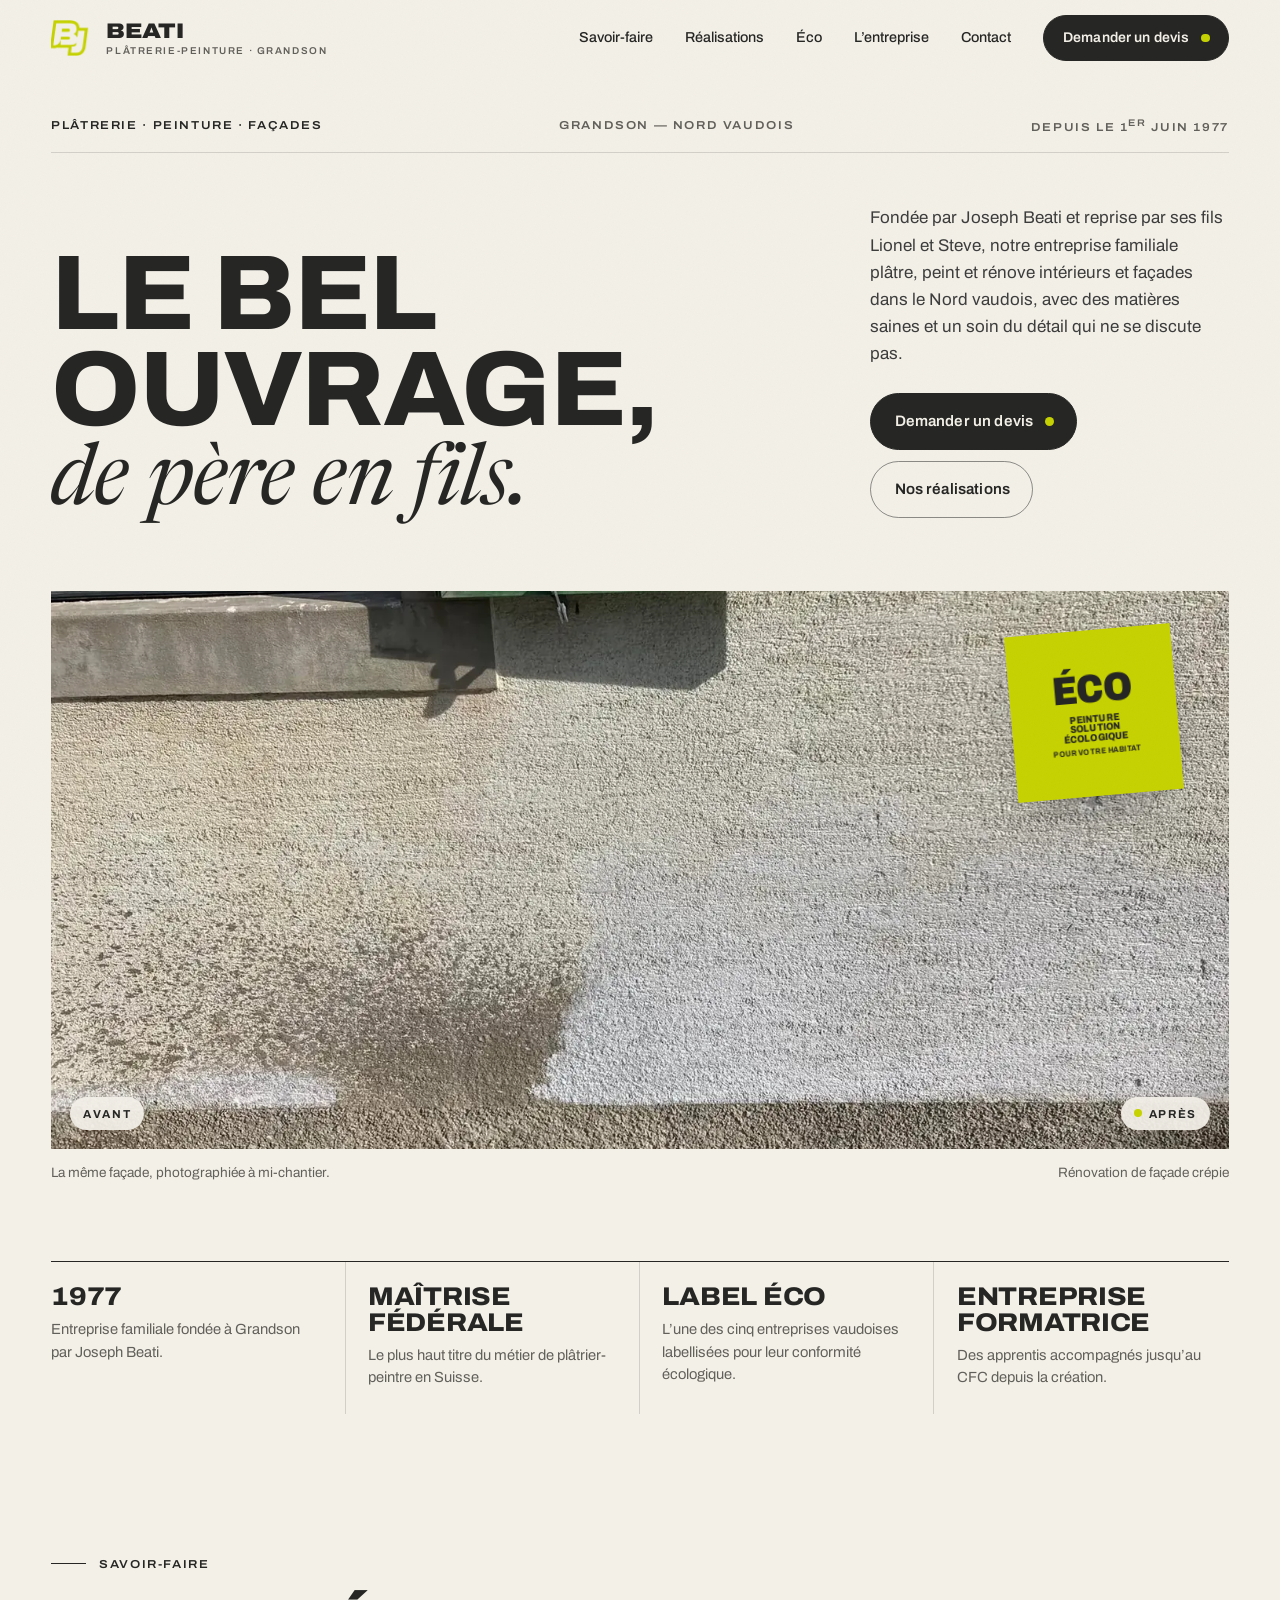
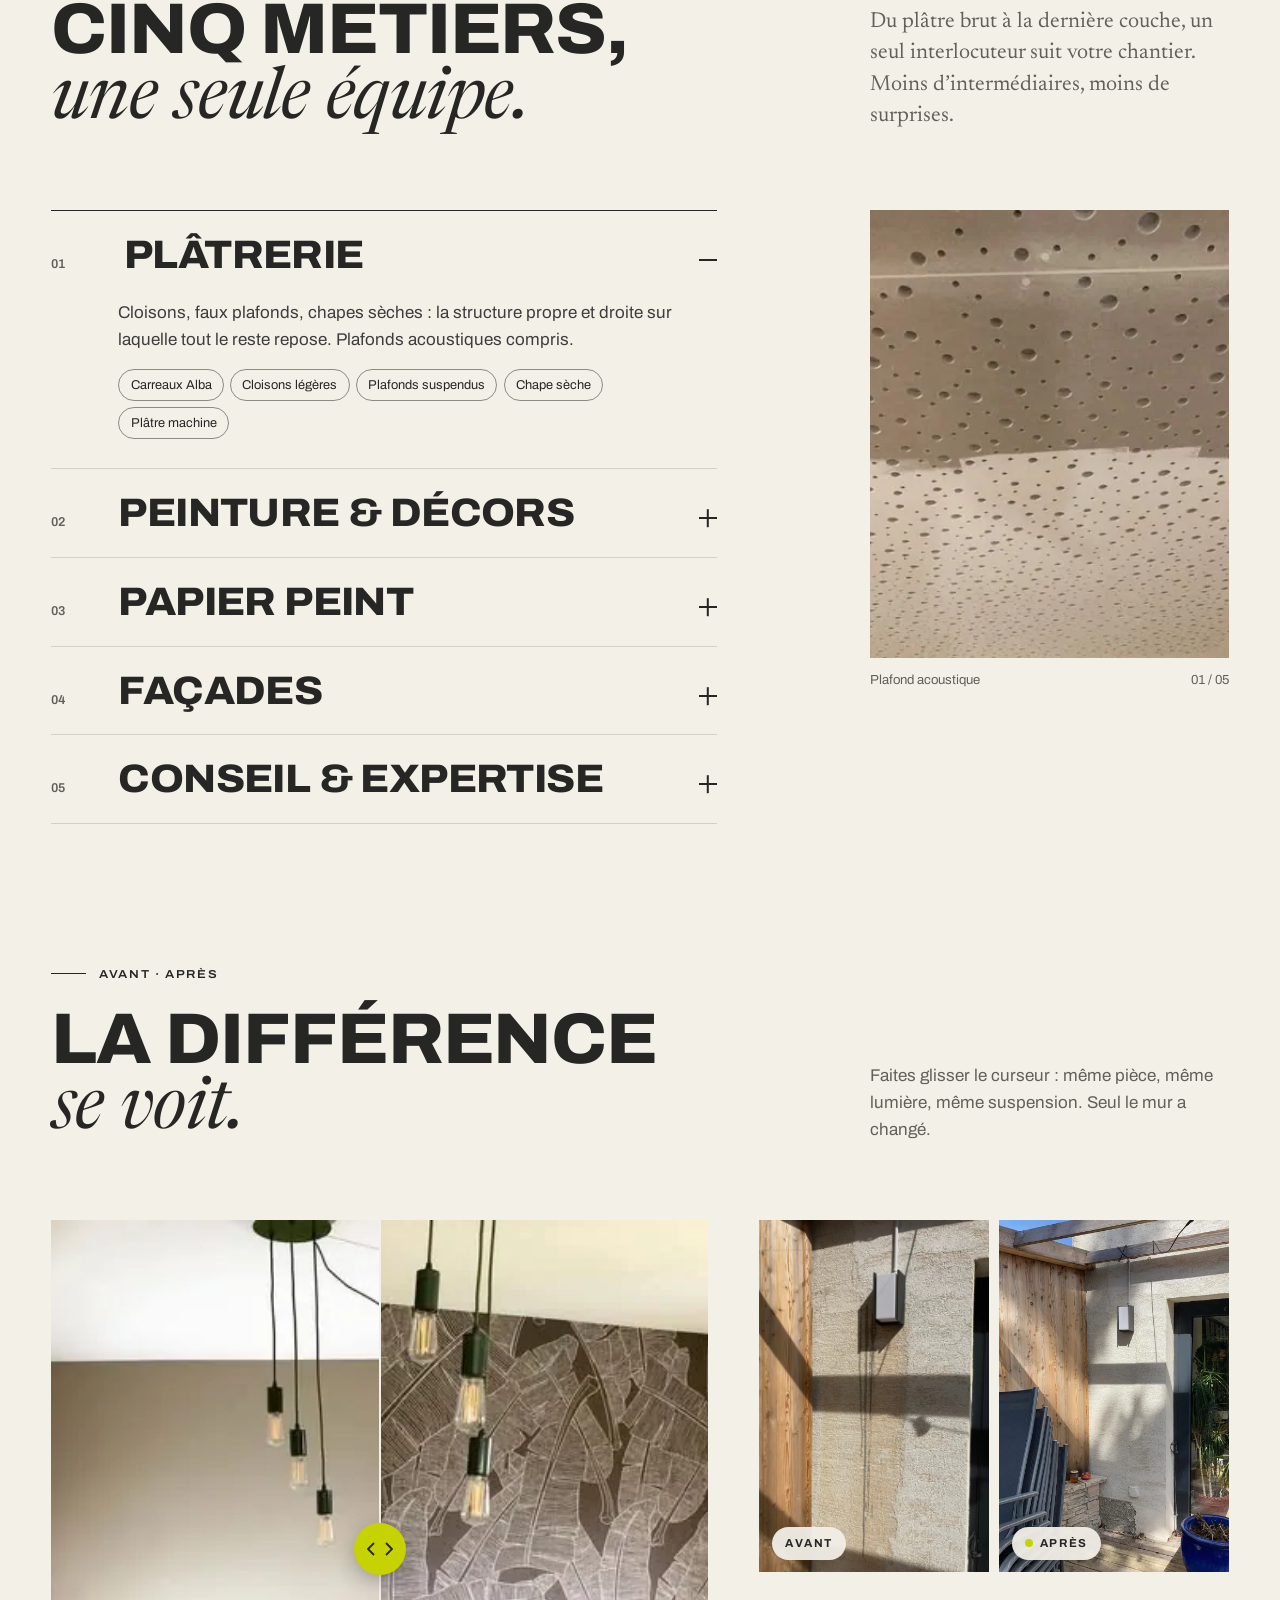
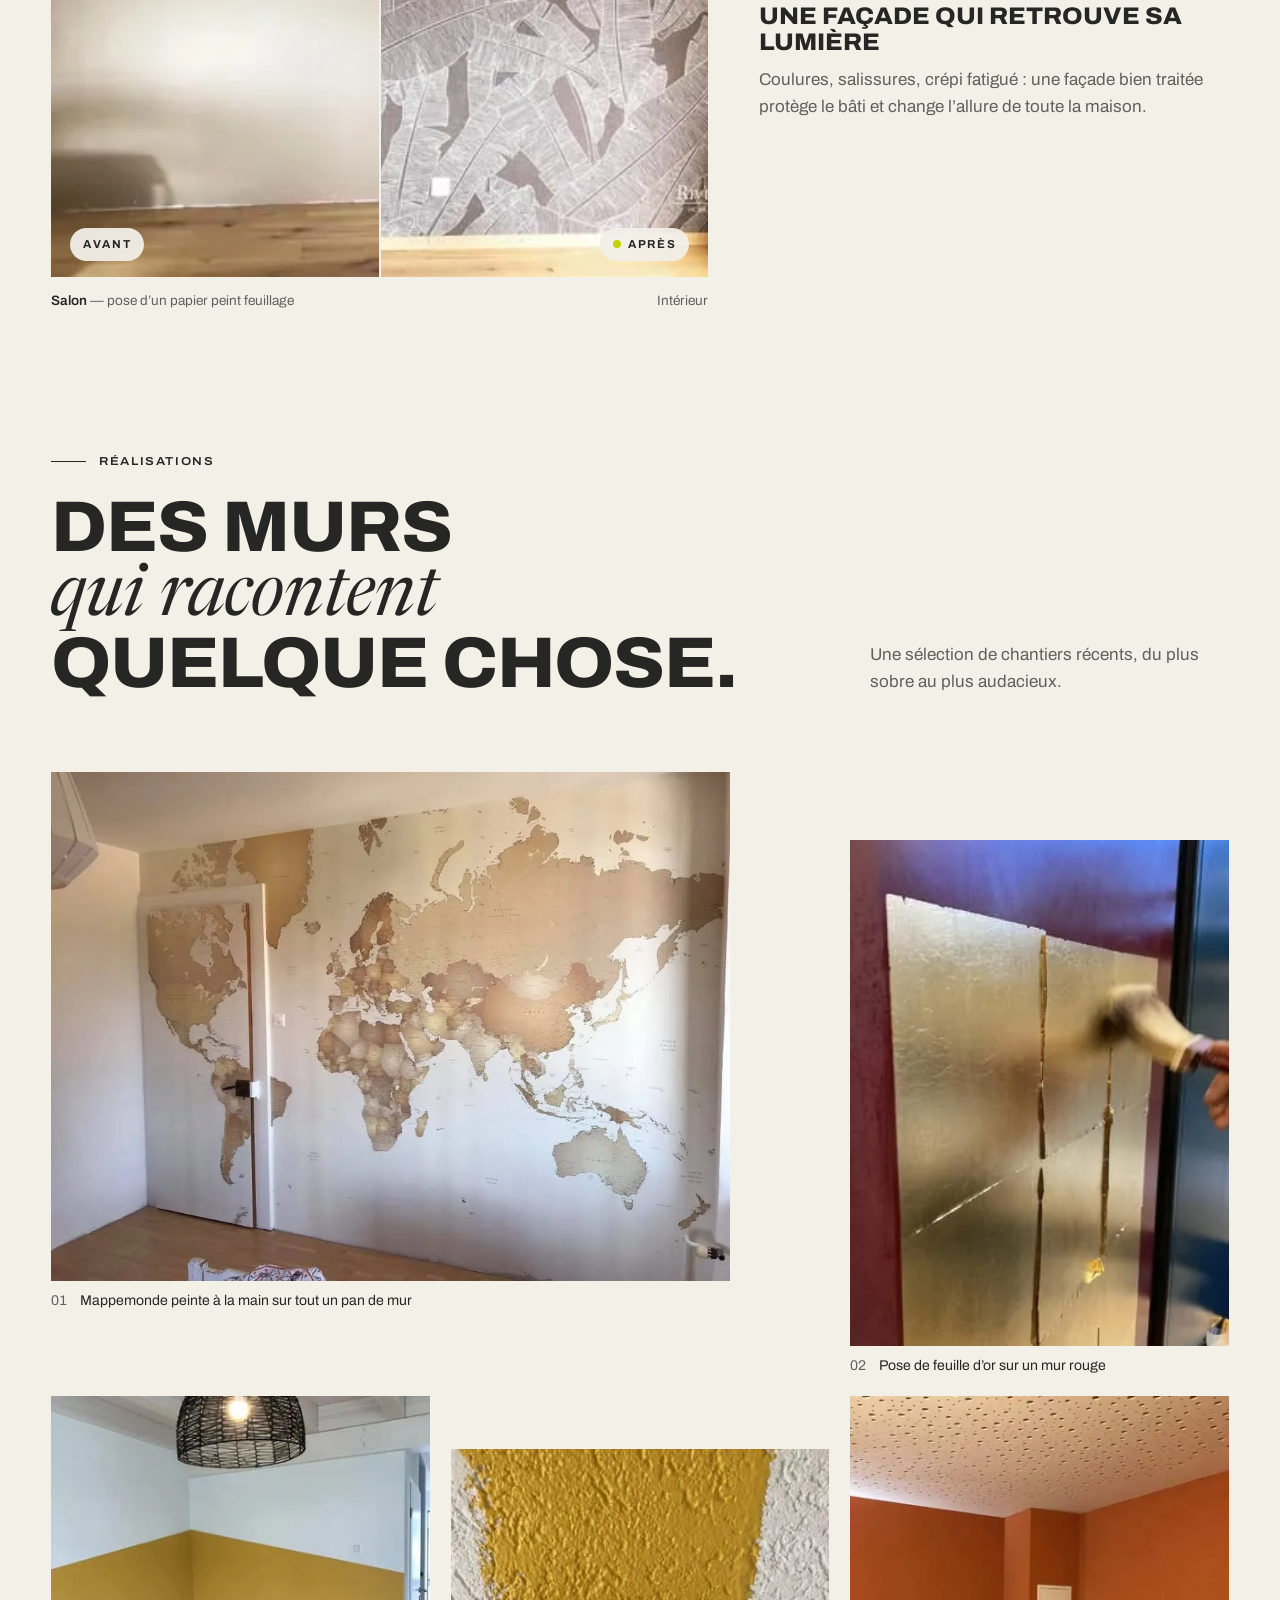
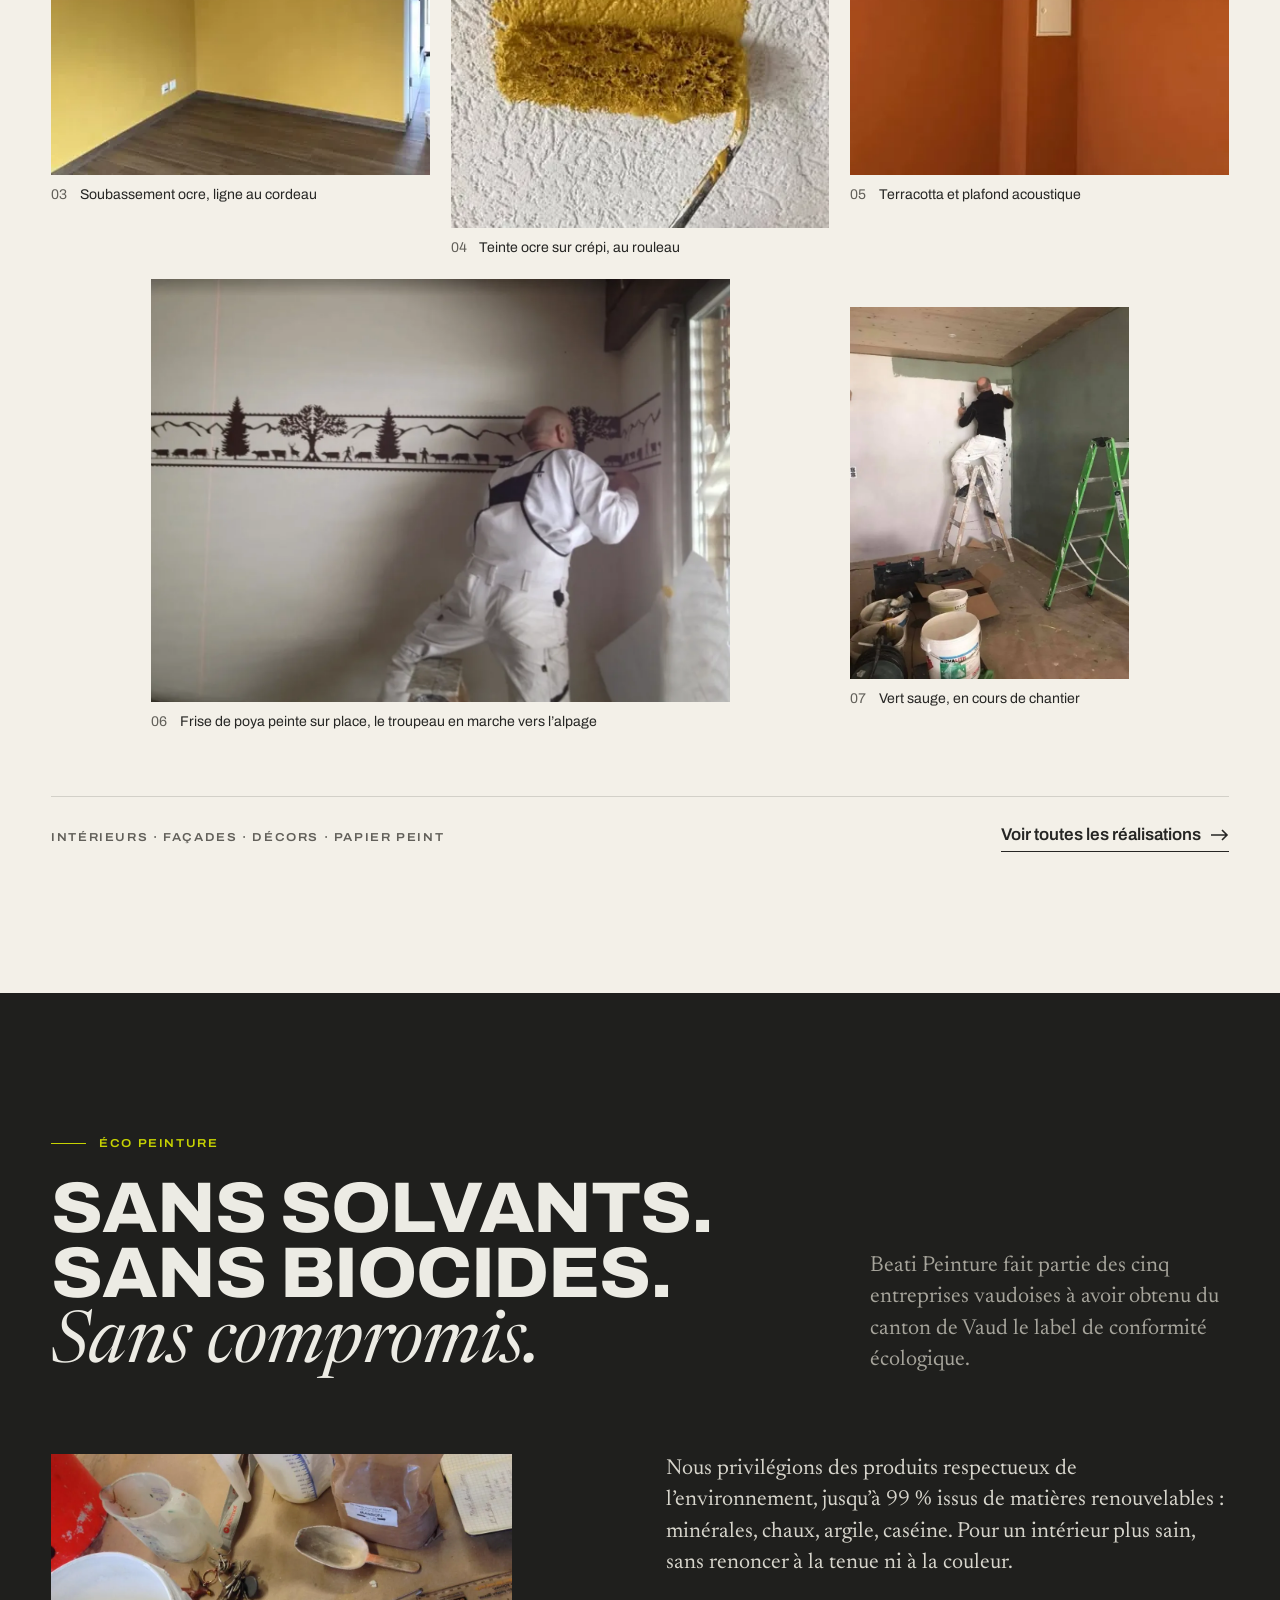
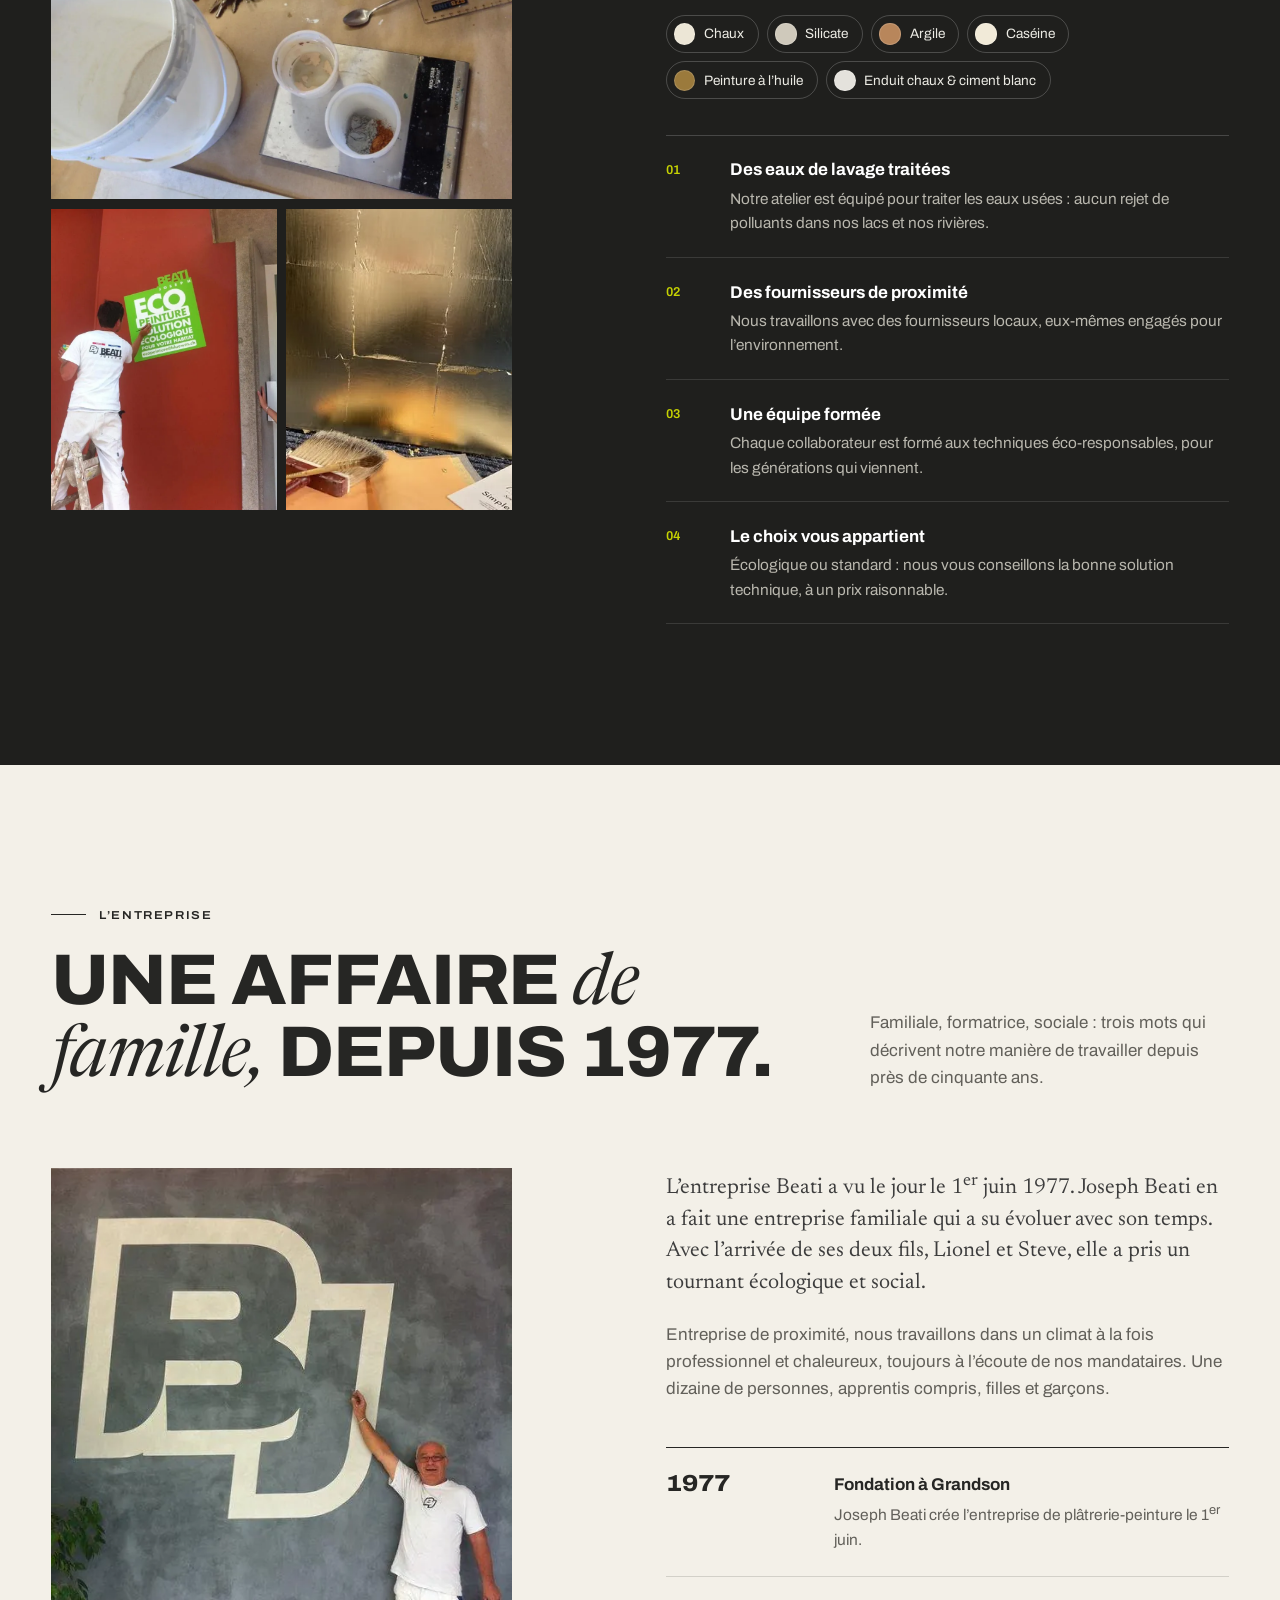
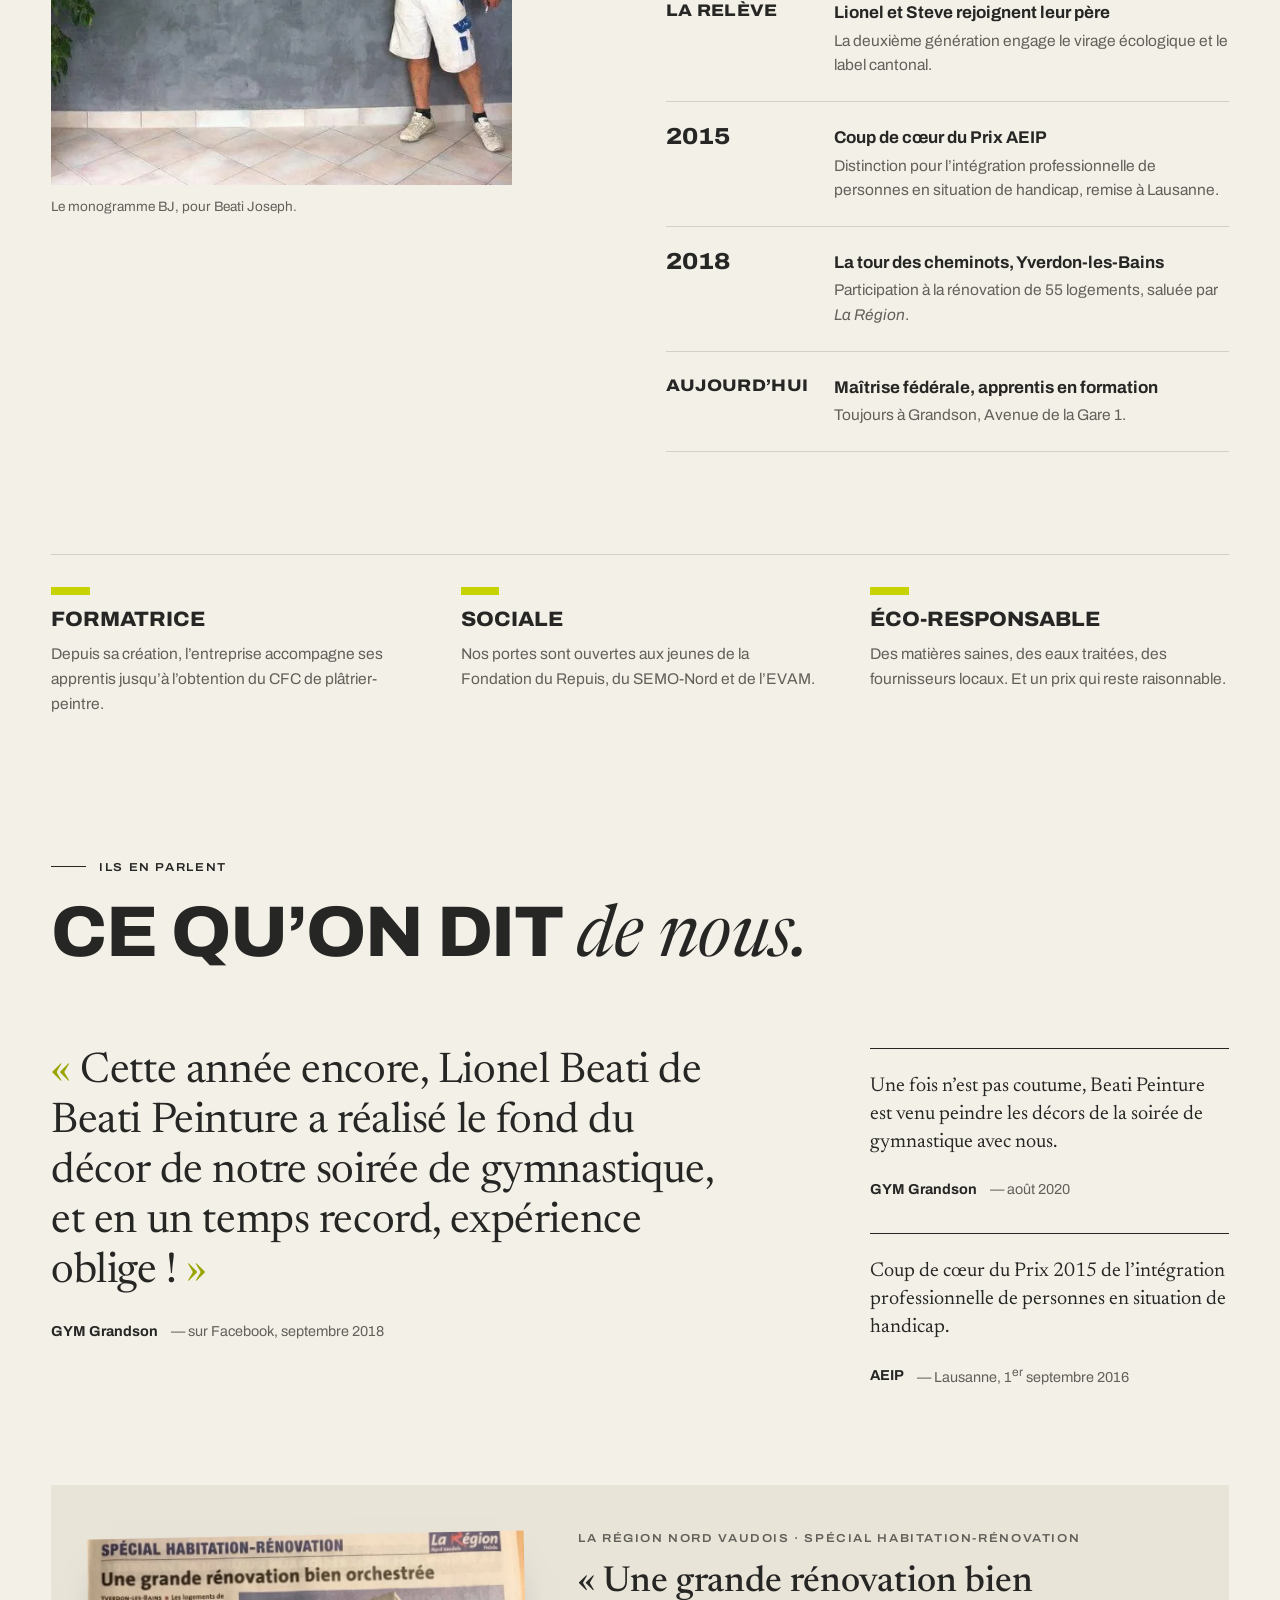
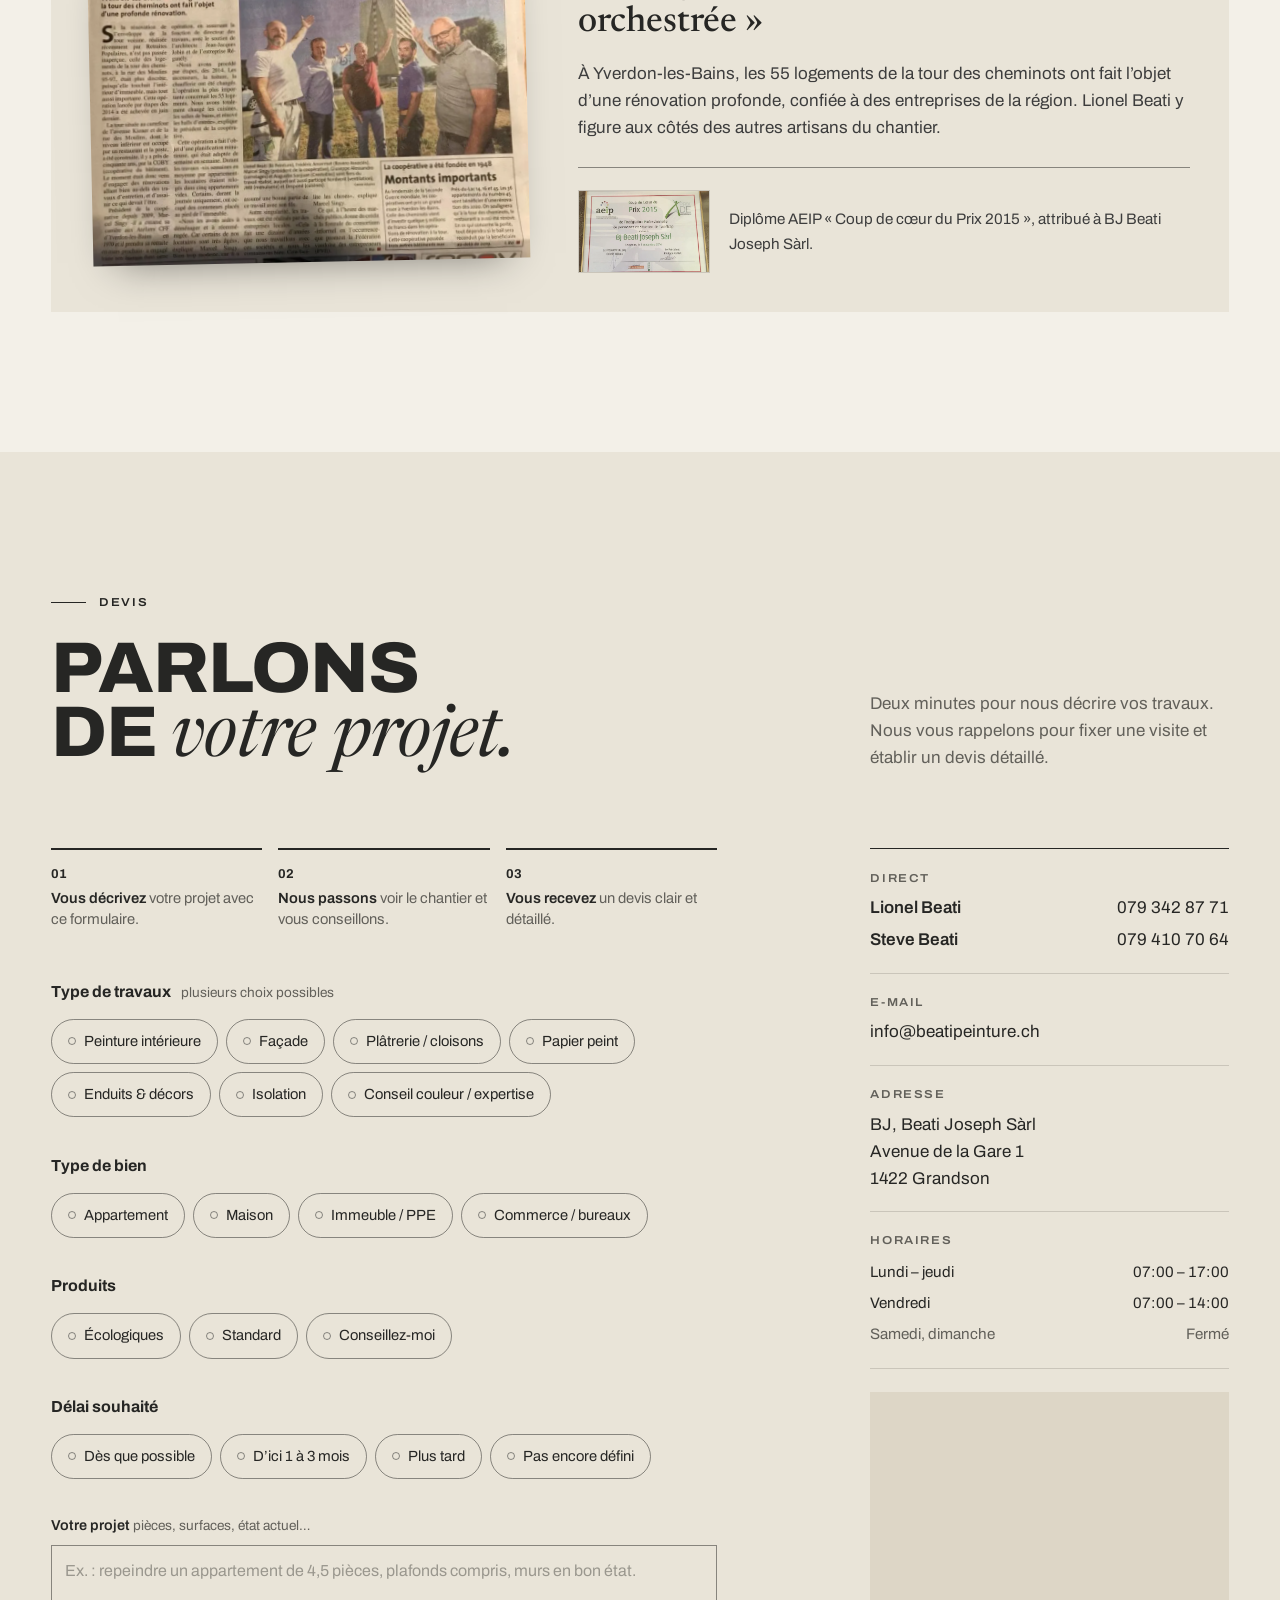
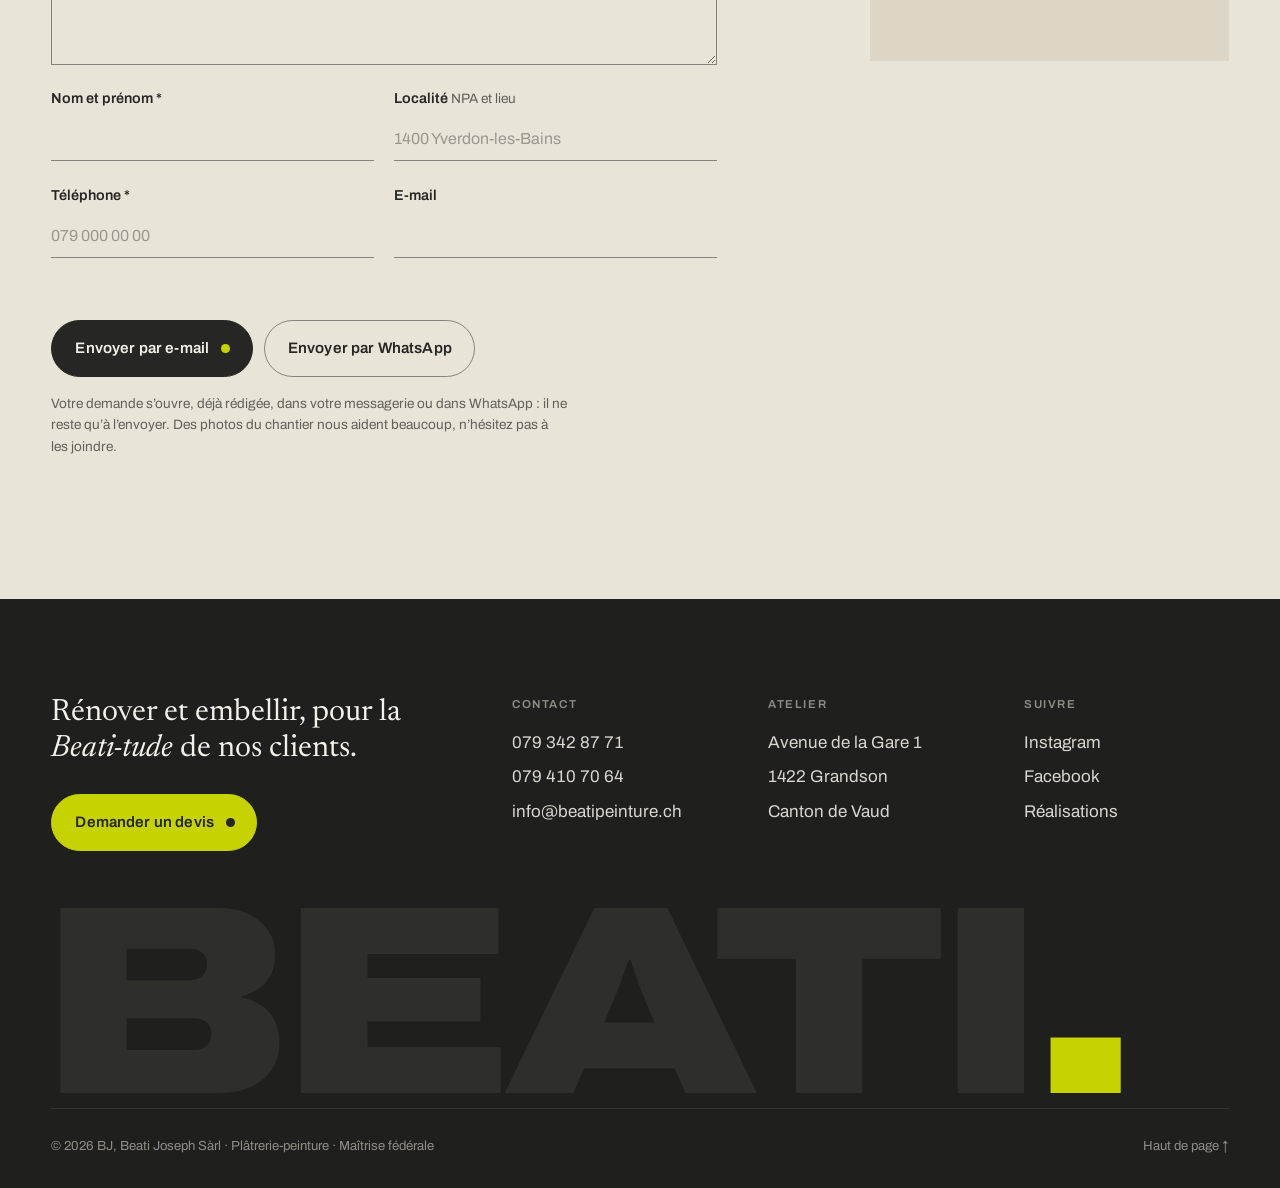
==== index.html @ d61000b5 "Site Beati Peinture : accueil, réalisations, formulaire de devis Co-Authored-By: Claude Opus 5.5 <no" ====
<!doctype html>
<html lang="fr-CH">
<head>
<meta charset="utf-8">
<meta name="viewport" content="width=device-width, initial-scale=1">
<title>Beati Peinture · Plâtrerie, peinture & façades à Grandson depuis 1977</title>
<meta name="description" content="BJ, Beati Joseph Sàrl : entreprise familiale de plâtrerie-peinture à Grandson (VD) depuis 1977. Peinture intérieure, façades, papier peint, enduits décoratifs et peinture écologique. Maîtrise fédérale. Demandez votre devis.">
<link rel="canonical" href="https://welcometothenextlevel.github.io/BJ-beati/">
<meta name="theme-color" content="#f3f0e8">
<meta property="og:type" content="website">
<meta property="og:locale" content="fr_CH">
<meta property="og:title" content="Beati Peinture · Le bel ouvrage, de père en fils">
<meta property="og:description" content="Plâtrerie, peinture, façades et peinture écologique à Grandson et dans le Nord vaudois, depuis 1977.">
<meta property="og:image" content="https://welcometothenextlevel.github.io/BJ-beati/img/og.jpg">
<link rel="icon" type="image/png" href="img/favicon.png">
<link rel="apple-touch-icon" href="img/apple-touch-icon.png">
<link rel="preconnect" href="https://fonts.googleapis.com">
<link rel="preconnect" href="https://fonts.gstatic.com" crossorigin>
<link href="https://fonts.googleapis.com/css2?family=Archivo:ital,wdth,wght@0,62..125,100..900;1,62..125,100..900&family=Newsreader:ital,opsz,wght@0,6..72,300..600;1,6..72,300..600&display=swap" rel="stylesheet">
<link rel="stylesheet" href="css/style.css?v=1">
<script>document.documentElement.classList.add('js')</script>
<script type="application/ld+json">
{
  "@context": "https://schema.org",
  "@type": "HousePainter",
  "name": "BJ, Beati Joseph Sàrl — Beati Peinture",
  "url": "https://welcometothenextlevel.github.io/BJ-beati/",
  "logo": "https://welcometothenextlevel.github.io/BJ-beati/img/bj-mark.png",
  "image": "https://welcometothenextlevel.github.io/BJ-beati/img/og.jpg",
  "foundingDate": "1977-06-01",
  "founder": { "@type": "Person", "name": "Joseph Beati" },
  "email": "info@beatipeinture.ch",
  "telephone": "+41793428771",
  "address": { "@type": "PostalAddress", "streetAddress": "Avenue de la Gare 1", "postalCode": "1422", "addressLocality": "Grandson", "addressRegion": "VD", "addressCountry": "CH" },
  "areaServed": ["Grandson", "Yverdon-les-Bains", "Nord vaudois", "Canton de Vaud"],
  "openingHoursSpecification": [
    { "@type": "OpeningHoursSpecification", "dayOfWeek": ["Monday","Tuesday","Wednesday","Thursday"], "opens": "07:00", "closes": "17:00" },
    { "@type": "OpeningHoursSpecification", "dayOfWeek": "Friday", "opens": "07:00", "closes": "14:00" }
  ],
  "sameAs": ["https://www.facebook.com/beatipeinture/", "https://www.instagram.com/beati_peinture/"]
}
</script>
</head>
<body>
<a class="skip" href="#main">Aller au contenu</a>

<header class="site-header" id="top">
  <div class="wrap">
    <a class="brand" href="./" aria-label="Beati Peinture, accueil">
      <img src="img/bj-mark.png" width="360" height="299" alt="">
      <span class="brand-text"><span class="brand-name">BEATI</span><span class="brand-sub">Plâtrerie-peinture · Grandson</span></span>
    </a>
    <button class="menu-toggle" aria-expanded="false" aria-controls="nav"><span></span><span></span><span></span><span class="sr-only">Menu</span></button>
    <nav class="nav" id="nav" aria-label="Navigation principale">
      <a href="#savoir-faire">Savoir-faire</a>
      <a href="realisations.html">Réalisations</a>
      <a href="#eco">Éco</a>
      <a href="#entreprise">L’entreprise</a>
      <a href="#contact">Contact</a>
      <a class="btn" href="#devis">Demander un devis <span class="dot"></span></a>
    </nav>
  </div>
</header>

<main id="main">

<!-- HERO -->
<section class="hero">
  <div class="wrap">
    <div class="hero-meta">
      <span class="label">Plâtrerie · Peinture · Façades</span>
      <span class="label label--soft">Grandson&nbsp;— Nord vaudois</span>
      <span class="label label--soft">Depuis le 1<sup>er</sup> juin 1977</span>
    </div>
    <div class="hero-grid">
      <h1 class="display">Le bel ouvrage, <span class="serif-it">de père en fils.</span></h1>
      <div class="hero-side">
        <p>Fondée par Joseph Beati et reprise par ses fils Lionel et Steve, notre entreprise familiale plâtre, peint et rénove intérieurs et façades dans le Nord vaudois, avec des matières saines et un soin du détail qui ne se discute pas.</p>
        <div class="hero-actions">
          <a class="btn" href="#devis">Demander un devis <span class="dot"></span></a>
          <a class="btn btn--ghost" href="realisations.html">Nos réalisations</a>
        </div>
      </div>
    </div>

    <figure class="hero-figure">
      <div class="eco-stamp" aria-label="Éco Peinture, solution écologique pour votre habitat">
        <b>Éco</b><span>Peinture<br>Solution<br>écologique</span><small>pour votre habitat</small>
      </div>
      <div class="frame">
        <img src="img/facade-ligne.webp" width="1500" height="1125" alt="Façade crépie photographiée à mi-chantier : la partie gauche encore tachée, la partie droite rénovée et d’un blanc net.">
        <span class="chip chip--before">Avant</span>
        <span class="chip chip--after">Après</span>
      </div>
      <figcaption><span>La même façade, photographiée à mi-chantier.</span><span>Rénovation de façade crépie</span></figcaption>
    </figure>

    <div class="creds">
      <div class="cred"><strong class="num">1977</strong><p>Entreprise familiale fondée à Grandson par Joseph Beati.</p></div>
      <div class="cred"><strong>Maîtrise fédérale</strong><p>Le plus haut titre du métier de plâtrier-peintre en Suisse.</p></div>
      <div class="cred"><strong>Label éco</strong><p>L’une des cinq entreprises vaudoises labellisées pour leur conformité écologique.</p></div>
      <div class="cred"><strong>Entreprise formatrice</strong><p>Des apprentis accompagnés jusqu’au CFC depuis la création.</p></div>
    </div>
  </div>
</section>

<!-- SAVOIR-FAIRE -->
<section class="section" id="savoir-faire">
  <div class="wrap">
    <div class="section-head reveal">
      <span class="label">Savoir-faire</span>
      <h2 class="display">Cinq métiers, <span class="serif-it">une seule équipe.</span></h2>
      <p class="lede">Du plâtre brut à la dernière couche, un seul interlocuteur suit votre chantier. Moins d’intermédiaires, moins de surprises.</p>
    </div>

    <div class="trades">
      <ul class="trade-list" data-trades>
        <li class="trade is-active" data-img="0">
          <button aria-expanded="true"><span class="t-num">01</span><span class="t-name">Plâtrerie</span><span class="t-plus" aria-hidden="true"></span></button>
          <div class="t-body"><div>
            <p>Cloisons, faux plafonds, chapes sèches&nbsp;: la structure propre et droite sur laquelle tout le reste repose. Plafonds acoustiques compris.</p>
            <ul class="t-tags"><li>Carreaux Alba</li><li>Cloisons légères</li><li>Plafonds suspendus</li><li>Chape sèche</li><li>Plâtre machine</li></ul>
            <img class="t-img" src="img/plafond-acoustique.webp" alt="Plafond acoustique perforé" loading="lazy">
          </div></div>
        </li>
        <li class="trade" data-img="1">
          <button aria-expanded="false"><span class="t-num">02</span><span class="t-name">Peinture &amp; décors</span><span class="t-plus" aria-hidden="true"></span></button>
          <div class="t-body"><div>
            <p>Peinture en tout genre, crépis, enduits décoratifs et motifs peints à la main. Jusqu’à la pose de feuille d’or quand le projet le demande.</p>
            <ul class="t-tags"><li>Peinture intérieure</li><li>Enduits décoratifs</li><li>Crépissage</li><li>Motifs &amp; frises</li><li>Feuille d’or</li></ul>
            <img class="t-img" src="img/salon-terracotta.webp" alt="Salon peint en terracotta" loading="lazy">
          </div></div>
        </li>
        <li class="trade" data-img="2">
          <button aria-expanded="false"><span class="t-num">03</span><span class="t-name">Papier peint</span><span class="t-plus" aria-hidden="true"></span></button>
          <div class="t-body"><div>
            <p>Pose soignée de papiers peints et panoramiques, raccords invisibles, supports préparés dans les règles. Motifs graphiques bienvenus.</p>
            <ul class="t-tags"><li>Papiers intissés</li><li>Panoramiques</li><li>Lés à raccord</li><li>Préparation des supports</li></ul>
            <img class="t-img" src="img/papier-peint-feuillage.webp" alt="Papier peint à motif de feuillage" loading="lazy">
          </div></div>
        </li>
        <li class="trade" data-img="3">
          <button aria-expanded="false"><span class="t-num">04</span><span class="t-name">Façades</span><span class="t-plus" aria-hidden="true"></span></button>
          <div class="t-body"><div>
            <p>Rénovation et peinture de façades, crépis, isolation périphérique et insufflage. Pour protéger la maison autant que pour l’embellir.</p>
            <ul class="t-tags"><li>Peinture de façade</li><li>Crépis</li><li>Isolation périphérique</li><li>Insufflage</li></ul>
            <img class="t-img" src="img/facade-volets.webp" alt="Façade crépie rénovée aux volets verts" loading="lazy">
          </div></div>
        </li>
        <li class="trade" data-img="4">
          <button aria-expanded="false"><span class="t-num">05</span><span class="t-name">Conseil &amp; expertise</span><span class="t-plus" aria-hidden="true"></span></button>
          <div class="t-body"><div>
            <p>Projets de coloration, choix entre solution écologique ou standard, et expertise des problèmes de finition ou de conception avant qu’ils ne coûtent cher.</p>
            <ul class="t-tags"><li>Projets de coloration</li><li>Nuancier NCS</li><li>Choix technique éco ou standard</li><li>Expertise</li></ul>
            <img class="t-img" src="img/nuancier-ncs.webp" alt="Nuancier NCS et échantillons de teintes" loading="lazy">
          </div></div>
        </li>
      </ul>

      <div class="trade-visual" aria-hidden="true">
        <div class="sticky">
          <div class="stack" data-trade-stack>
            <img class="is-active" src="img/plafond-acoustique.webp" alt="">
            <img src="img/salon-terracotta.webp" alt="" loading="lazy">
            <img src="img/papier-peint-feuillage.webp" alt="" loading="lazy">
            <img src="img/facade-volets.webp" alt="" loading="lazy">
            <img src="img/nuancier-ncs.webp" alt="" loading="lazy">
          </div>
          <div class="cap"><span data-trade-cap>Plafond acoustique</span><span class="num" data-trade-count>01 / 05</span></div>
        </div>
      </div>
    </div>
  </div>
</section>

<!-- AVANT / APRÈS -->
<section class="section" id="avant-apres" style="padding-top:0">
  <div class="wrap">
    <div class="section-head reveal">
      <span class="label">Avant · Après</span>
      <h2 class="display">La différence <span class="serif-it">se voit.</span></h2>
      <p>Faites glisser le curseur&nbsp;: même pièce, même lumière, même suspension. Seul le mur a changé.</p>
    </div>
    <div class="ba-grid">
      <div class="reveal">
        <div class="compare" data-compare>
          <img src="img/salon-avant.webp" width="416" height="414" alt="Mur de salon uni, avant la pose du papier peint" loading="lazy">
          <img class="after" src="img/salon-apres.webp" width="416" height="414" alt="Le même mur recouvert d’un papier peint à grandes feuilles" loading="lazy">
          <span class="handle"></span>
          <span class="chip chip--before">Avant</span>
          <span class="chip chip--after">Après</span>
          <input type="range" min="0" max="100" value="50" aria-label="Comparer avant et après">
        </div>
        <div class="ba-caption"><span><strong>Salon</strong>&nbsp;— pose d’un papier peint feuillage</span><span>Intérieur</span></div>
      </div>
      <div class="ba-side reveal">
        <div class="diptych">
          <figure><img src="img/facade-avant.webp" width="1125" height="1500" alt="Façade crépie avec coulures et taches sous une applique" loading="lazy"><span class="chip">Avant</span></figure>
          <figure><img src="img/facade-apres.webp" width="844" height="1500" alt="La même façade, propre et uniforme après les travaux" loading="lazy"><span class="chip chip--after">Après</span></figure>
        </div>
        <h3>Une façade qui retrouve sa lumière</h3>
        <p>Coulures, salissures, crépi fatigué&nbsp;: une façade bien traitée protège le bâti et change l’allure de toute la maison.</p>
      </div>
    </div>
  </div>
</section>

<!-- RÉALISATIONS -->
<section class="section" id="realisations" style="padding-top:0">
  <div class="wrap">
    <div class="section-head reveal">
      <span class="label">Réalisations</span>
      <h2 class="display">Des murs <span class="serif-it">qui racontent</span> quelque chose.</h2>
      <p>Une sélection de chantiers récents, du plus sobre au plus audacieux.</p>
    </div>
    <div class="works">
      <figure class="work w1 reveal"><div class="ph"><img src="img/mappemonde.webp" width="960" height="720" alt="Mappemonde peinte sur un mur de chambre" loading="lazy"></div><figcaption><span class="num">01</span><span>Mappemonde peinte à la main sur tout un pan de mur</span></figcaption></figure>
      <figure class="work w2 reveal"><div class="ph"><img src="img/feuille-or-2.webp" width="414" height="414" alt="Application de feuille d’or au pinceau" loading="lazy"></div><figcaption><span class="num">02</span><span>Pose de feuille d’or sur un mur rouge</span></figcaption></figure>
      <figure class="work w3 reveal"><div class="ph"><img src="img/soubassement-ocre.webp" width="414" height="414" alt="Pièce peinte en blanc avec un soubassement ocre" loading="lazy"></div><figcaption><span class="num">03</span><span>Soubassement ocre, ligne au cordeau</span></figcaption></figure>
      <figure class="work w4 reveal"><div class="ph"><img src="img/rouleau-ocre.webp" width="414" height="414" alt="Rouleau appliquant une peinture ocre sur un crépi" loading="lazy"></div><figcaption><span class="num">04</span><span>Teinte ocre sur crépi, au rouleau</span></figcaption></figure>
      <figure class="work w5 reveal"><div class="ph"><img src="img/terracotta-angle.webp" width="414" height="414" alt="Murs terracotta sous un plafond acoustique" loading="lazy"></div><figcaption><span class="num">05</span><span>Terracotta et plafond acoustique</span></figcaption></figure>
      <figure class="work w6 reveal"><div class="ph"><img src="img/frise-poya.webp" width="1230" height="900" alt="Un peintre trace une frise de poya, montée à l’alpage, sur un mur blanc" loading="lazy"></div><figcaption><span class="num">06</span><span>Frise de poya peinte sur place, le troupeau en marche vers l’alpage</span></figcaption></figure>
      <figure class="work w7 reveal"><div class="ph"><img src="img/peintre-echelle.webp" width="720" height="960" alt="Un peintre sur son échelle applique un vert sauge au plafond" loading="lazy"></div><figcaption><span class="num">07</span><span>Vert sauge, en cours de chantier</span></figcaption></figure>
    </div>
    <div class="works-foot">
      <span class="label label--soft">Intérieurs · Façades · Décors · Papier peint</span>
      <a class="arrow-link" href="realisations.html">Voir toutes les réalisations <svg width="18" height="12" viewBox="0 0 18 12" fill="none" stroke="currentColor" stroke-width="1.6"><path d="M0 6h16M11 1l5 5-5 5"/></svg></a>
    </div>
  </div>
</section>

<!-- ÉCO -->
<section class="section dark" id="eco">
  <div class="wrap">
    <div class="section-head reveal">
      <span class="label">Éco Peinture</span>
      <h2 class="display">Sans solvants. Sans biocides. <span class="serif-it">Sans compromis.</span></h2>
      <p class="lede">Beati Peinture fait partie des cinq entreprises vaudoises à avoir obtenu du canton de Vaud le label de conformité écologique.</p>
    </div>
    <div class="eco-grid">
      <div class="eco-photos reveal">
        <img class="p1" src="img/pigments.webp" width="1200" height="900" alt="Préparation de pigments et de chaux sur l’établi, balance et récipients" loading="lazy">
        <img class="p2" src="img/eco-affiche.webp" width="716" height="960" alt="Un peintre Beati colle l’affiche Éco Peinture sur un mur rouge" loading="lazy">
        <img class="p3" src="img/feuille-or-3.webp" width="414" height="414" alt="Feuille d’or appliquée sur un mur, pinceaux posés au sol" loading="lazy">
      </div>
      <div class="eco-text reveal">
        <p class="lede" style="margin-top:0">Nous privilégions des produits respectueux de l’environnement, jusqu’à 99&nbsp;% issus de matières renouvelables&nbsp;: minérales, chaux, argile, caséine. Pour un intérieur plus sain, sans renoncer à la tenue ni à la couleur.</p>
        <ul class="swatches" aria-label="Matières utilisées">
          <li><i style="background:#ece6d6"></i>Chaux</li>
          <li><i style="background:#cfc9bb"></i>Silicate</li>
          <li><i style="background:#b8865b"></i>Argile</li>
          <li><i style="background:#f1ead8"></i>Caséine</li>
          <li><i style="background:#9b7a3c"></i>Peinture à l’huile</li>
          <li><i style="background:#e4e2dc"></i>Enduit chaux &amp; ciment blanc</li>
        </ul>
        <ul class="eco-points">
          <li><span class="num">01</span><div><strong>Des eaux de lavage traitées</strong><p>Notre atelier est équipé pour traiter les eaux usées&nbsp;: aucun rejet de polluants dans nos lacs et nos rivières.</p></div></li>
          <li><span class="num">02</span><div><strong>Des fournisseurs de proximité</strong><p>Nous travaillons avec des fournisseurs locaux, eux-mêmes engagés pour l’environnement.</p></div></li>
          <li><span class="num">03</span><div><strong>Une équipe formée</strong><p>Chaque collaborateur est formé aux techniques éco-responsables, pour les générations qui viennent.</p></div></li>
          <li><span class="num">04</span><div><strong>Le choix vous appartient</strong><p>Écologique ou standard&nbsp;: nous vous conseillons la bonne solution technique, à un prix raisonnable.</p></div></li>
        </ul>
      </div>
    </div>
  </div>
</section>

<!-- ENTREPRISE -->
<section class="section" id="entreprise">
  <div class="wrap">
    <div class="section-head reveal">
      <span class="label">L’entreprise</span>
      <h2 class="display">Une affaire <span class="serif-it">de famille,</span> depuis 1977.</h2>
      <p>Familiale, formatrice, sociale&nbsp;: trois mots qui décrivent notre manière de travailler depuis près de cinquante ans.</p>
    </div>
    <div class="house">
      <figure class="house-portrait reveal" style="margin:0">
        <img src="img/monogramme-mur.webp" width="538" height="720" alt="Devant le monogramme BJ en enduit décoratif" loading="lazy">
        <figcaption>Le monogramme BJ, pour Beati Joseph.</figcaption>
      </figure>
      <div class="house-body reveal">
        <p class="lede">L’entreprise Beati a vu le jour le 1<sup>er</sup> juin 1977. Joseph Beati en a fait une entreprise familiale qui a su évoluer avec son temps. Avec l’arrivée de ses deux fils, Lionel et Steve, elle a pris un tournant écologique et social.</p>
        <p style="color:var(--ink-soft)">Entreprise de proximité, nous travaillons dans un climat à la fois professionnel et chaleureux, toujours à l’écoute de nos mandataires. Une dizaine de personnes, apprentis compris, filles et garçons.</p>
        <ol class="timeline">
          <li><span class="yr">1977</span><div><strong>Fondation à Grandson</strong><p>Joseph Beati crée l’entreprise de plâtrerie-peinture le 1<sup>er</sup> juin.</p></div></li>
          <li><span class="yr yr--word">La relève</span><div><strong>Lionel et Steve rejoignent leur père</strong><p>La deuxième génération engage le virage écologique et le label cantonal.</p></div></li>
          <li><span class="yr">2015</span><div><strong>Coup de cœur du Prix AEIP</strong><p>Distinction pour l’intégration professionnelle de personnes en situation de handicap, remise à Lausanne.</p></div></li>
          <li><span class="yr">2018</span><div><strong>La tour des cheminots, Yverdon-les-Bains</strong><p>Participation à la rénovation de 55 logements, saluée par <em>La Région</em>.</p></div></li>
          <li><span class="yr yr--word">Aujourd’hui</span><div><strong>Maîtrise fédérale, apprentis en formation</strong><p>Toujours à Grandson, Avenue de la Gare&nbsp;1.</p></div></li>
        </ol>
      </div>
    </div>
    <div class="values">
      <div class="value reveal"><span class="mark"></span><h3>Formatrice</h3><p>Depuis sa création, l’entreprise accompagne ses apprentis jusqu’à l’obtention du CFC de plâtrier-peintre.</p></div>
      <div class="value reveal"><span class="mark"></span><h3>Sociale</h3><p>Nos portes sont ouvertes aux jeunes de la Fondation du Repuis, du SEMO-Nord et de l’EVAM.</p></div>
      <div class="value reveal"><span class="mark"></span><h3>Éco-responsable</h3><p>Des matières saines, des eaux traitées, des fournisseurs locaux. Et un prix qui reste raisonnable.</p></div>
    </div>
  </div>
</section>

<!-- ILS EN PARLENT -->
<section class="section" id="avis" style="padding-top:0">
  <div class="wrap">
    <div class="section-head reveal">
      <span class="label">Ils en parlent</span>
      <h2 class="display">Ce qu’on dit <span class="serif-it">de nous.</span></h2>
    </div>
    <div class="voices">
      <figure class="voice-main reveal">
        <blockquote>Cette année encore, Lionel Beati de Beati Peinture a réalisé le fond du décor de notre soirée de gymnastique, et en un temps record, expérience oblige&nbsp;!</blockquote>
        <figcaption><b>GYM Grandson</b><span>— sur Facebook, septembre 2018</span></figcaption>
      </figure>
      <div class="voice-side">
        <figure class="voice reveal">
          <blockquote>Une fois n’est pas coutume, Beati Peinture est venu peindre les décors de la soirée de gymnastique avec nous.</blockquote>
          <figcaption><b>GYM Grandson</b><span>— août 2020</span></figcaption>
        </figure>
        <figure class="voice reveal">
          <blockquote>Coup de cœur du Prix 2015 de l’intégration professionnelle de personnes en situation de handicap.</blockquote>
          <figcaption><b>AEIP</b><span>— Lausanne, 1<sup>er</sup> septembre 2016</span></figcaption>
        </figure>
      </div>
    </div>
    <div class="press reveal">
      <div><img src="img/la-region.webp" width="960" height="718" alt="Article du journal La Région : Une grande rénovation bien orchestrée" loading="lazy"></div>
      <div>
        <span class="label label--soft">La Région Nord vaudois · Spécial habitation-rénovation</span>
        <h3>«&nbsp;Une grande rénovation bien orchestrée&nbsp;»</h3>
        <p>À Yverdon-les-Bains, les 55 logements de la tour des cheminots ont fait l’objet d’une rénovation profonde, confiée à des entreprises de la région. Lionel Beati y figure aux côtés des autres artisans du chantier.</p>
        <div class="award">
          <img src="img/prix-aeip.webp" width="959" height="598" alt="Diplôme AEIP, Coup de cœur du Prix 2015, attribué à BJ Beati Joseph Sàrl" loading="lazy">
          <p>Diplôme AEIP «&nbsp;Coup de cœur du Prix 2015&nbsp;», attribué à BJ Beati Joseph Sàrl.</p>
        </div>
      </div>
    </div>
  </div>
</section>

<!-- DEVIS -->
<section class="section" id="devis" style="background:var(--paper-2)">
  <div class="wrap">
    <div class="section-head reveal">
      <span class="label">Devis</span>
      <h2 class="display">Parlons de <span class="serif-it">votre projet.</span></h2>
      <p>Deux minutes pour nous décrire vos travaux. Nous vous rappelons pour fixer une visite et établir un devis détaillé.</p>
    </div>
    <div class="quote">
      <form class="quote-form" id="quote-form" novalidate>
        <ol class="steps">
          <li><b>Vous décrivez</b> votre projet avec ce formulaire.</li>
          <li><b>Nous passons</b> voir le chantier et vous conseillons.</li>
          <li><b>Vous recevez</b> un devis clair et détaillé.</li>
        </ol>

        <fieldset>
          <legend>Type de travaux <small>plusieurs choix possibles</small></legend>
          <div class="opts">
            <label class="opt"><input type="checkbox" name="travaux" value="Peinture intérieure"><span>Peinture intérieure</span></label>
            <label class="opt"><input type="checkbox" name="travaux" value="Façade"><span>Façade</span></label>
            <label class="opt"><input type="checkbox" name="travaux" value="Plâtrerie / cloisons"><span>Plâtrerie / cloisons</span></label>
            <label class="opt"><input type="checkbox" name="travaux" value="Papier peint"><span>Papier peint</span></label>
            <label class="opt"><input type="checkbox" name="travaux" value="Enduits & décors"><span>Enduits &amp; décors</span></label>
            <label class="opt"><input type="checkbox" name="travaux" value="Isolation"><span>Isolation</span></label>
            <label class="opt"><input type="checkbox" name="travaux" value="Conseil couleur / expertise"><span>Conseil couleur / expertise</span></label>
          </div>
        </fieldset>

        <fieldset>
          <legend>Type de bien</legend>
          <div class="opts">
            <label class="opt"><input type="radio" name="bien" value="Appartement"><span>Appartement</span></label>
            <label class="opt"><input type="radio" name="bien" value="Maison"><span>Maison</span></label>
            <label class="opt"><input type="radio" name="bien" value="Immeuble / PPE"><span>Immeuble / PPE</span></label>
            <label class="opt"><input type="radio" name="bien" value="Commerce / bureaux"><span>Commerce / bureaux</span></label>
          </div>
        </fieldset>

        <fieldset>
          <legend>Produits</legend>
          <div class="opts">
            <label class="opt"><input type="radio" name="produits" value="Écologiques"><span>Écologiques</span></label>
            <label class="opt"><input type="radio" name="produits" value="Standard"><span>Standard</span></label>
            <label class="opt"><input type="radio" name="produits" value="À conseiller"><span>Conseillez-moi</span></label>
          </div>
        </fieldset>

        <fieldset>
          <legend>Délai souhaité</legend>
          <div class="opts">
            <label class="opt"><input type="radio" name="delai" value="Dès que possible"><span>Dès que possible</span></label>
            <label class="opt"><input type="radio" name="delai" value="D’ici 1 à 3 mois"><span>D’ici 1 à 3 mois</span></label>
            <label class="opt"><input type="radio" name="delai" value="Plus tard"><span>Plus tard</span></label>
            <label class="opt"><input type="radio" name="delai" value="Pas encore défini"><span>Pas encore défini</span></label>
          </div>
        </fieldset>

        <div class="fields">
          <label class="field field--full"><span class="field-label">Votre projet <small>pièces, surfaces, état actuel…</small></span><textarea name="message" placeholder="Ex.&nbsp;: repeindre un appartement de 4,5 pièces, plafonds compris, murs en bon état."></textarea></label>
          <label class="field"><span class="field-label">Nom et prénom *</span><input type="text" name="nom" autocomplete="name" required></label>
          <label class="field"><span class="field-label">Localité <small>NPA et lieu</small></span><input type="text" name="lieu" autocomplete="address-level2" placeholder="1400 Yverdon-les-Bains"></label>
          <label class="field"><span class="field-label">Téléphone *</span><input type="tel" name="tel" autocomplete="tel" inputmode="tel" placeholder="079 000 00 00"></label>
          <label class="field"><span class="field-label">E-mail</span><input type="email" name="email" autocomplete="email"></label>
        </div>

        <p class="form-error" role="alert" aria-live="polite"></p>
        <div class="form-actions">
          <button class="btn" type="submit" data-via="email">Envoyer par e-mail <span class="dot"></span></button>
          <button class="btn btn--ghost" type="submit" data-via="whatsapp">Envoyer par WhatsApp</button>
        </div>
        <p class="form-note">Votre demande s’ouvre, déjà rédigée, dans votre messagerie ou dans WhatsApp&nbsp;: il ne reste qu’à l’envoyer. Des photos du chantier nous aident beaucoup, n’hésitez pas à les joindre.</p>
      </form>

      <aside class="quote-aside reveal" id="contact">
        <div class="contact-card">
          <div class="row">
            <span class="label">Direct</span>
            <div class="person"><b>Lionel Beati</b><a class="num" href="tel:+41793428771">079 342 87 71</a></div>
            <div class="person"><b>Steve Beati</b><a class="num" href="tel:+41794107064">079 410 70 64</a></div>
          </div>
          <div class="row">
            <span class="label">E-mail</span>
            <a href="mailto:info@beatipeinture.ch">info@beatipeinture.ch</a>
          </div>
          <div class="row">
            <span class="label">Adresse</span>
            BJ, Beati Joseph Sàrl<br>Avenue de la Gare 1<br>1422 Grandson
          </div>
          <div class="row">
            <span class="label">Horaires</span>
            <table class="hours">
              <tr><td>Lundi&nbsp;– jeudi</td><td>07:00&nbsp;– 17:00</td></tr>
              <tr><td>Vendredi</td><td>07:00&nbsp;– 14:00</td></tr>
              <tr class="closed"><td>Samedi, dimanche</td><td>Fermé</td></tr>
            </table>
          </div>
        </div>
        <div class="map">
          <iframe title="Plan d’accès : Avenue de la Gare 1, 1422 Grandson" loading="lazy" referrerpolicy="no-referrer-when-downgrade" src="https://www.google.com/maps?q=Avenue+de+la+Gare+1,+1422+Grandson,+Suisse&z=15&output=embed"></iframe>
        </div>
      </aside>
    </div>
  </div>
</section>

</main>

<footer class="site-footer">
  <div class="wrap">
    <div class="footer-top">
      <div>
        <p class="footer-claim">Rénover et embellir, pour la <em>Beati-tude</em> de nos clients.</p>
        <a class="btn btn--lime" href="#devis">Demander un devis <span class="dot"></span></a>
      </div>
      <div>
        <h4>Contact</h4>
        <ul>
          <li><a class="num" href="tel:+41793428771">079 342 87 71</a></li>
          <li><a class="num" href="tel:+41794107064">079 410 70 64</a></li>
          <li><a href="mailto:info@beatipeinture.ch">info@beatipeinture.ch</a></li>
        </ul>
      </div>
      <div>
        <h4>Atelier</h4>
        <ul>
          <li>Avenue de la Gare 1</li>
          <li>1422 Grandson</li>
          <li>Canton de Vaud</li>
        </ul>
      </div>
      <div>
        <h4>Suivre</h4>
        <ul>
          <li><a href="https://www.instagram.com/beati_peinture/" target="_blank" rel="noopener">Instagram</a></li>
          <li><a href="https://www.facebook.com/beatipeinture/" target="_blank" rel="noopener">Facebook</a></li>
          <li><a href="realisations.html">Réalisations</a></li>
        </ul>
      </div>
    </div>
    <p class="footer-word" aria-hidden="true">Beati<span>.</span></p>
    <div class="footer-bottom">
      <span>© <span data-year>2026</span> BJ, Beati Joseph Sàrl · Plâtrerie-peinture · Maîtrise fédérale</span>
      <a href="#top">Haut de page ↑</a>
    </div>
  </div>
</footer>

<div class="callbar" data-callbar>
  <a href="tel:+41793428771">Appeler</a>
  <a href="#devis">Demander un devis</a>
</div>

<script src="js/main.js?v=1"></script>
</body>
</html>
---- css/style.css ----
/* BJ Beati Joseph Sàrl — plâtrerie-peinture, Grandson */

:root {
  --paper: #f3f0e8;
  --paper-2: #e9e4d8;
  --paper-3: #ddd6c6;
  --ink: #262624;
  --ink-2: #3d3d3d;
  --ink-soft: #62605a;
  --line: rgba(38, 38, 36, .16);
  --line-strong: rgba(38, 38, 36, .5);
  --lime: #c6d202;
  --lime-deep: #9aa400;
  --night: #1f1f1d;
  --night-2: #2a2a27;

  --sans: "Archivo", "Helvetica Neue", Arial, sans-serif;
  --serif: "Newsreader", Georgia, "Times New Roman", serif;

  --gutter: clamp(1rem, 4vw, 3.5rem);
  --max: 1440px;
  --ease: cubic-bezier(.2, .7, .1, 1);
}

*, *::before, *::after { box-sizing: border-box; }
html { -webkit-text-size-adjust: 100%; scroll-behavior: smooth; scroll-padding-top: 84px; }
body {
  margin: 0;
  background: var(--paper);
  color: var(--ink);
  font-family: var(--sans);
  font-size: 1.0625rem;
  line-height: 1.6;
  font-variation-settings: "wdth" 100;
  -webkit-font-smoothing: antialiased;
  text-rendering: optimizeLegibility;
  overflow-x: hidden;
}
/* plaster grain */
body::before {
  content: "";
  position: fixed; inset: 0;
  pointer-events: none;
  z-index: 100;
  opacity: .32;
  mix-blend-mode: multiply;
  background-image: url("data:image/svg+xml,%3Csvg xmlns='http://www.w3.org/2000/svg' width='220' height='220'%3E%3Cfilter id='n'%3E%3CfeTurbulence type='fractalNoise' baseFrequency='.85' numOctaves='3' stitchTiles='stitch'/%3E%3CfeColorMatrix values='0 0 0 0 .5 0 0 0 0 .47 0 0 0 0 .4 0 0 0 .09 0'/%3E%3C/filter%3E%3Crect width='100%25' height='100%25' filter='url(%23n)'/%3E%3C/svg%3E");
}

img { display: block; max-width: 100%; height: auto; }
a { color: inherit; }
button { font: inherit; color: inherit; }
::selection { background: var(--lime); color: var(--ink); }

.wrap { width: 100%; max-width: var(--max); margin: 0 auto; padding: 0 var(--gutter); }

.sr-only { position: absolute; width: 1px; height: 1px; padding: 0; margin: -1px; overflow: hidden; clip: rect(0 0 0 0); white-space: nowrap; border: 0; }
.skip { position: absolute; left: 1rem; top: -4rem; z-index: 200; background: var(--ink); color: var(--paper); padding: .6rem 1rem; }
.skip:focus { top: 1rem; }
:focus-visible { outline: 2px solid var(--ink); outline-offset: 3px; }

/* ---------- type ---------- */
.label {
  font-family: var(--sans);
  font-size: .72rem;
  font-weight: 600;
  letter-spacing: .14em;
  text-transform: uppercase;
  font-variation-settings: "wdth" 112;
}
.label--soft { color: var(--ink-soft); }
.num { font-feature-settings: "tnum" 1; }

.display {
  font-family: var(--sans);
  font-weight: 800;
  font-variation-settings: "wdth" 104;
  text-transform: uppercase;
  letter-spacing: -.015em;
  line-height: .9;
  margin: 0;
}
.serif-it {
  font-family: var(--serif);
  font-style: italic;
  font-weight: 400;
  text-transform: none;
  letter-spacing: -.01em;
  font-variation-settings: normal;
}
h2.display { font-size: clamp(2.3rem, 5.6vw, 5.2rem); text-wrap: balance; }
.lede {
  font-family: var(--serif);
  font-size: clamp(1.2rem, 1.7vw, 1.45rem);
  line-height: 1.45;
  font-weight: 400;
  color: var(--ink-2);
  max-width: 34em;
}

/* ---------- buttons ---------- */
.btn {
  --bg: var(--ink); --fg: var(--paper);
  display: inline-flex; align-items: center; gap: .75rem;
  padding: .95rem 1.35rem .95rem 1.45rem;
  background: var(--bg); color: var(--fg);
  border: 1px solid var(--bg);
  border-radius: 999px;
  text-decoration: none;
  font-weight: 600; font-size: .95rem;
  letter-spacing: .01em;
  cursor: pointer;
  transition: background .25s var(--ease), color .25s var(--ease), border-color .25s var(--ease);
}
.btn .dot { width: .55rem; height: .55rem; border-radius: 50%; background: var(--lime); flex: none; transition: transform .3s var(--ease); }
.btn:hover .dot { transform: scale(1.5); }
.btn:hover { background: #000; }
.btn--ghost { --bg: transparent; --fg: var(--ink); border-color: var(--line-strong); }
.btn--ghost:hover { background: var(--ink); color: var(--paper); }
.btn--lime { --bg: var(--lime); --fg: var(--ink); }
.btn--lime .dot { background: var(--ink); }
.btn--lime:hover { background: #d4e01a; }

.arrow-link {
  display: inline-flex; align-items: center; gap: .6rem;
  font-weight: 600; text-decoration: none;
  border-bottom: 1px solid currentColor; padding-bottom: .2rem;
}
.arrow-link svg { transition: transform .3s var(--ease); }
.arrow-link:hover svg { transform: translateX(4px); }

/* ---------- header ---------- */
.site-header {
  position: fixed; top: 0; left: 0; right: 0; z-index: 50;
  transition: background .3s var(--ease), box-shadow .3s var(--ease);
}
.site-header.is-scrolled { background: rgba(243, 240, 232, .92); backdrop-filter: blur(10px); -webkit-backdrop-filter: blur(10px); box-shadow: 0 1px 0 var(--line); }
.site-header .wrap { display: flex; align-items: center; justify-content: space-between; gap: 1.5rem; height: 76px; }
.brand { display: flex; align-items: center; gap: .7rem; text-decoration: none; }
.brand img { width: 44px; height: auto; }
.brand-text { display: flex; flex-direction: column; line-height: 1; }
.brand-name { font-weight: 900; font-variation-settings: "wdth" 118; font-size: 1.32rem; letter-spacing: -.01em; }
.brand-sub { font-size: .62rem; letter-spacing: .16em; text-transform: uppercase; color: var(--ink-soft); margin-top: .3rem; font-weight: 600; }

.nav { display: flex; align-items: center; gap: 2rem; }
.nav a:not(.btn) { text-decoration: none; font-size: .9rem; font-weight: 500; position: relative; }
.nav a:not(.btn)::after { content: ""; position: absolute; left: 0; right: 0; bottom: -4px; height: 2px; background: var(--lime); transform: scaleX(0); transform-origin: left; transition: transform .3s var(--ease); }
.nav a:not(.btn):hover::after, .nav a[aria-current="page"]::after { transform: scaleX(1); }
.nav .btn { padding: .7rem 1.1rem .7rem 1.2rem; font-size: .88rem; }
.menu-toggle { display: none; background: none; border: 0; padding: .5rem; margin-right: -.5rem; cursor: pointer; }
.menu-toggle span { display: block; width: 26px; height: 2px; background: var(--ink); margin: 6px 0; transition: transform .3s var(--ease), opacity .2s; }
.menu-open .menu-toggle span:nth-child(1) { transform: translateY(8px) rotate(45deg); }
.menu-open .menu-toggle span:nth-child(2) { opacity: 0; }
.menu-open .menu-toggle span:nth-child(3) { transform: translateY(-8px) rotate(-45deg); }

@media (max-width: 960px) {
  .menu-toggle { display: block; position: relative; z-index: 2; }
  .nav {
    position: fixed; inset: 0; z-index: 1;
    flex-direction: column; align-items: flex-start; justify-content: center;
    gap: 1.1rem; padding: 6rem var(--gutter) 3rem;
    background: var(--paper);
    transform: translateY(-100%); visibility: hidden;
    transition: transform .45s var(--ease), visibility 0s .45s;
  }
  .menu-open .nav { transform: none; visibility: visible; transition: transform .45s var(--ease); }
  .nav a:not(.btn) { font-size: 2.2rem; font-weight: 800; font-variation-settings: "wdth" 104; text-transform: uppercase; letter-spacing: -.01em; }
  .nav .btn { margin-top: 1.2rem; font-size: 1rem; padding: 1rem 1.4rem; }
  .menu-open .site-header { background: var(--paper); }
}

/* ---------- hero ---------- */
.hero { padding-top: 116px; }
.hero-meta { display: flex; justify-content: space-between; gap: 1rem; flex-wrap: wrap; border-bottom: 1px solid var(--line); padding-bottom: 1rem; margin-bottom: clamp(1.8rem, 4vw, 3.4rem); }
.hero-grid { display: grid; grid-template-columns: repeat(12, 1fr); gap: 0 var(--gutter); align-items: end; }
.hero h1 { grid-column: 1 / span 8; font-size: clamp(3rem, 8.3vw, 8.4rem); }
.hero h1 .serif-it { display: block; font-size: .8em; line-height: 1; margin-top: .06em; }
.hero-side { grid-column: 9 / span 4; padding-bottom: .6rem; }
.hero-side p { margin: 0 0 1.6rem; color: var(--ink-2); }
.hero-actions { display: flex; flex-wrap: wrap; gap: .7rem; }

.hero-figure { position: relative; margin: clamp(2.2rem, 5vw, 4rem) 0 0; }
.hero-figure .frame { position: relative; overflow: hidden; height: clamp(320px, 62vh, 700px); background: var(--paper-3); }
.hero-figure .frame img { width: 100%; height: 100%; object-fit: cover; object-position: 50% 62%; transform: scale(1.04); transition: transform 1.6s var(--ease); }
.is-loaded .hero-figure .frame img { transform: scale(1); }
.chip {
  position: absolute; bottom: 1.2rem;
  background: rgba(243, 240, 232, .94);
  padding: .45rem .8rem; border-radius: 999px;
  font-size: .72rem; font-weight: 700; letter-spacing: .14em; text-transform: uppercase;
}
.chip--before { left: 1.2rem; }
.chip--after { right: 1.2rem; }
.chip--after::before { content: ""; display: inline-block; width: .5rem; height: .5rem; border-radius: 50%; background: var(--lime); margin-right: .45rem; vertical-align: .05em; }
.hero-figure figcaption { display: flex; justify-content: space-between; gap: 1rem; padding-top: .8rem; font-size: .85rem; color: var(--ink-soft); }

.eco-stamp {
  position: absolute; z-index: 2;
  right: clamp(1rem, 4vw, 3.5rem); top: clamp(1rem, 3vw, 2.5rem);
  transform: rotate(-5deg);
  width: clamp(118px, 13vw, 168px); aspect-ratio: 1;
  background: var(--lime); color: var(--ink);
  display: flex; flex-direction: column; justify-content: center; align-items: center; text-align: center;
  padding: .8rem;
  box-shadow: 0 18px 40px -18px rgba(0,0,0,.45);
  text-transform: uppercase; line-height: .95;
  font-variation-settings: "wdth" 88;
}
.eco-stamp b { font-size: clamp(1.9rem, 3.1vw, 2.7rem); font-weight: 900; letter-spacing: -.02em; }
.eco-stamp span { font-size: clamp(.6rem, .78vw, .72rem); font-weight: 800; margin-top: .35rem; letter-spacing: .02em; }
.eco-stamp small { font-size: clamp(.5rem, .6vw, .58rem); font-weight: 700; margin-top: .4rem; letter-spacing: .06em; }

/* credentials */
.creds { display: grid; grid-template-columns: repeat(4, 1fr); border-top: 1px solid var(--ink); margin-top: clamp(3rem, 6vw, 5rem); }
.cred { padding: 1.4rem 1.4rem 1.6rem 0; border-right: 1px solid var(--line); }
.cred + .cred { padding-left: 1.4rem; }
.cred:last-child { border-right: 0; }
.cred strong { display: block; font-weight: 800; font-variation-settings: "wdth" 110; text-transform: uppercase; font-size: clamp(1.25rem, 2vw, 1.7rem); line-height: 1; letter-spacing: -.01em; margin-bottom: .55rem; }
.cred p { margin: 0; font-size: .92rem; color: var(--ink-soft); line-height: 1.5; }

/* ---------- sections ---------- */
.section { padding: clamp(5rem, 11vw, 10rem) 0; }
.section-head { display: grid; grid-template-columns: repeat(12, 1fr); gap: 1.5rem var(--gutter); margin-bottom: clamp(2.8rem, 6vw, 5rem); align-items: end; }
.section-head .label { grid-column: 1 / -1; display: flex; align-items: center; gap: .8rem; }
.section-head .label::before { content: ""; width: 2.2rem; height: 1px; background: currentColor; }
.section-head h2 { grid-column: 1 / span 8; }
.section-head .lede, .section-head > p { grid-column: 9 / span 4; margin: 0; }
.section-head > p { color: var(--ink-soft); }

/* ---------- savoir-faire ---------- */
.trades { display: grid; grid-template-columns: repeat(12, 1fr); gap: 0 var(--gutter); }
.trade-list { grid-column: 1 / span 7; list-style: none; margin: 0; padding: 0; border-top: 1px solid var(--ink); }
.trade { border-bottom: 1px solid var(--line); }
.trade button {
  width: 100%; background: none; border: 0; cursor: pointer; text-align: left;
  display: grid; grid-template-columns: 3.2rem 1fr auto; align-items: baseline; gap: 1rem;
  padding: 1.5rem 0;
}
.trade .t-num { font-size: .8rem; font-weight: 600; color: var(--ink-soft); font-feature-settings: "tnum" 1; }
.trade .t-name { font-weight: 800; text-transform: uppercase; font-variation-settings: "wdth" 106; font-size: clamp(1.6rem, 3.1vw, 2.75rem); line-height: 1; letter-spacing: -.015em; transition: color .3s var(--ease), transform .4s var(--ease); }
.trade .t-plus { width: 1.1rem; height: 1.1rem; position: relative; }
.trade .t-plus::before, .trade .t-plus::after { content: ""; position: absolute; left: 0; right: 0; top: 50%; height: 2px; background: var(--ink); transition: transform .35s var(--ease); }
.trade .t-plus::after { transform: rotate(90deg); }
.trade.is-active .t-plus::after { transform: rotate(0); }
.trade.is-active .t-name { transform: translateX(.35rem); }
.trade .t-body { display: grid; grid-template-rows: 0fr; transition: grid-template-rows .45s var(--ease); }
.trade.is-active .t-body { grid-template-rows: 1fr; }
.trade .t-body > div { overflow: hidden; }
.trade .t-body p { margin: 0 0 1rem 4.2rem; max-width: 36em; color: var(--ink-2); }
.trade .t-tags { display: flex; flex-wrap: wrap; gap: .4rem; margin: 0 0 1.8rem 4.2rem; padding: 0; list-style: none; }
.trade .t-tags li { font-size: .8rem; padding: .3rem .7rem; border: 1px solid var(--line-strong); border-radius: 999px; }
.trade .t-img { display: none; }

.trade-visual { grid-column: 9 / span 4; position: relative; }
.trade-visual .sticky { position: sticky; top: 110px; }
.trade-visual .stack { position: relative; aspect-ratio: 4 / 5; background: var(--paper-3); overflow: hidden; }
.trade-visual img { position: absolute; inset: 0; width: 100%; height: 100%; object-fit: cover; opacity: 0; transform: scale(1.05); transition: opacity .6s var(--ease), transform 1.2s var(--ease); }
.trade-visual img.is-active { opacity: 1; transform: scale(1); }
.trade-visual .cap { display: flex; justify-content: space-between; font-size: .82rem; color: var(--ink-soft); padding-top: .7rem; }

/* ---------- avant / après ---------- */
.ba-grid { display: grid; grid-template-columns: 7fr 5fr; gap: var(--gutter); align-items: start; }
.compare { position: relative; overflow: hidden; aspect-ratio: 1; background: var(--paper-3); user-select: none; touch-action: pan-y; --pos: 50%; }
.compare img { position: absolute; inset: 0; width: 100%; height: 100%; object-fit: cover; }
.compare .after { clip-path: inset(0 0 0 var(--pos)); }
.compare .handle { position: absolute; top: 0; bottom: 0; left: var(--pos); width: 2px; margin-left: -1px; background: var(--paper); pointer-events: none; }
.compare .handle::after {
  content: ""; position: absolute; top: 50%; left: 50%;
  width: 52px; height: 52px; margin: -26px 0 0 -26px; border-radius: 50%;
  background: var(--lime) url("data:image/svg+xml,%3Csvg xmlns='http://www.w3.org/2000/svg' width='26' height='14' viewBox='0 0 26 14' fill='none' stroke='%23262624' stroke-width='1.8'%3E%3Cpath d='M7 1 1 7l6 6M19 1l6 6-6 6'/%3E%3C/svg%3E") center / 26px no-repeat;
  box-shadow: 0 6px 20px rgba(0,0,0,.25);
}
.compare input[type=range] { position: absolute; inset: 0; width: 100%; height: 100%; opacity: 0; cursor: ew-resize; margin: 0; }
.compare .chip { bottom: 1rem; }
.ba-caption { display: flex; justify-content: space-between; gap: 1rem; padding-top: .8rem; font-size: .85rem; color: var(--ink-soft); }
.ba-caption strong { color: var(--ink); font-weight: 600; }

.diptych { display: grid; grid-template-columns: 1fr 1fr; gap: .6rem; }
.diptych figure { margin: 0; position: relative; }
.diptych img { width: 100%; aspect-ratio: 3 / 4.6; object-fit: cover; }
.diptych .chip { bottom: .8rem; left: .8rem; right: auto; }
.ba-side h3 { font-weight: 800; text-transform: uppercase; font-variation-settings: "wdth" 106; font-size: 1.5rem; line-height: 1.05; margin: 2rem 0 .7rem; }
.ba-side p { margin: 0; color: var(--ink-soft); }

/* ---------- réalisations (home selection) ---------- */
.works { display: grid; grid-template-columns: repeat(12, 1fr); gap: clamp(.8rem, 1.6vw, 1.4rem); }
.work { margin: 0; position: relative; }
.work .ph { overflow: hidden; background: var(--paper-3); }
.work img { width: 100%; height: 100%; object-fit: cover; transition: transform 1s var(--ease); }
.work:hover img { transform: scale(1.035); }
.work figcaption { display: flex; gap: .8rem; padding-top: .65rem; font-size: .88rem; line-height: 1.4; }
.work figcaption span:first-child { color: var(--ink-soft); font-feature-settings: "tnum" 1; flex: none; }
.w1 { grid-column: 1 / span 7; } .w1 .ph { aspect-ratio: 4 / 3; }
.w2 { grid-column: 9 / span 4; margin-top: 18%; } .w2 .ph { aspect-ratio: 3 / 4; }
.w3 { grid-column: 1 / span 4; } .w3 .ph { aspect-ratio: 1; }
.w4 { grid-column: 5 / span 4; margin-top: 14%; } .w4 .ph { aspect-ratio: 1; }
.w5 { grid-column: 9 / span 4; } .w5 .ph { aspect-ratio: 1; }
.w6 { grid-column: 2 / span 6; } .w6 .ph { aspect-ratio: 1230 / 900; }
.w7 { grid-column: 9 / span 3; margin-top: 10%; } .w7 .ph { aspect-ratio: 3 / 4; }
.works-foot { display: flex; justify-content: space-between; align-items: center; gap: 1rem; flex-wrap: wrap; margin-top: clamp(2.5rem, 5vw, 4rem); padding-top: 1.5rem; border-top: 1px solid var(--line); }

/* ---------- éco (dark) ---------- */
.dark { background: var(--night); color: #ecebe4; }
.dark .label--soft, .dark .section-head > p { color: #a6a49b; }
.dark .lede { color: #d7d5cc; }
.dark .section-head .label { color: var(--lime); }
.eco-grid { display: grid; grid-template-columns: repeat(12, 1fr); gap: 2.5rem var(--gutter); align-items: start; }
.eco-photos { grid-column: 1 / span 5; display: grid; grid-template-columns: 1fr 1fr; gap: .6rem; }
.eco-photos img { width: 100%; object-fit: cover; }
.eco-photos .p1 { grid-column: 1 / -1; aspect-ratio: 4 / 3; }
.eco-photos .p2 { aspect-ratio: 3 / 4; }
.eco-photos .p3 { aspect-ratio: 3 / 4; }
.eco-text { grid-column: 7 / span 6; }
.eco-points { list-style: none; margin: 2.2rem 0 0; padding: 0; border-top: 1px solid rgba(255,255,255,.18); }
.eco-points li { display: grid; grid-template-columns: 3rem 1fr; gap: 1rem; padding: 1.3rem 0; border-bottom: 1px solid rgba(255,255,255,.12); }
.eco-points li span { color: var(--lime); font-size: .8rem; font-weight: 600; padding-top: .2rem; }
.eco-points strong { display: block; font-weight: 700; margin-bottom: .2rem; color: #fff; }
.eco-points p { margin: 0; color: #b9b7ae; font-size: .96rem; }
.swatches { display: flex; flex-wrap: wrap; gap: .5rem; margin-top: 2.2rem; padding: 0; list-style: none; }
.swatches li { display: flex; align-items: center; gap: .55rem; padding: .45rem .85rem .45rem .45rem; border: 1px solid rgba(255,255,255,.2); border-radius: 999px; font-size: .85rem; }
.swatches i { width: 1.35rem; height: 1.35rem; border-radius: 50%; display: block; box-shadow: inset 0 0 0 1px rgba(255,255,255,.15); }

/* ---------- entreprise ---------- */
.house { display: grid; grid-template-columns: repeat(12, 1fr); gap: 2.5rem var(--gutter); }
.house-portrait { grid-column: 1 / span 5; }
.house-portrait img { width: 100%; aspect-ratio: 538 / 720; object-fit: cover; }
.house-portrait figcaption { font-size: .85rem; color: var(--ink-soft); padding-top: .7rem; }
.house-body { grid-column: 7 / span 6; }
.house-body .lede { margin-top: 0; }
.timeline { list-style: none; margin: 2.8rem 0 0; padding: 0; border-top: 1px solid var(--ink); }
.timeline li { display: grid; grid-template-columns: 9.5rem 1fr; gap: 1rem; padding: 1.4rem 0; border-bottom: 1px solid var(--line); }
.timeline .yr { font-weight: 800; font-variation-settings: "wdth" 112; font-size: 1.45rem; line-height: 1.1; font-feature-settings: "tnum" 1; }
.timeline strong { display: block; font-weight: 700; margin-bottom: .15rem; }
.timeline .yr--word { font-size: 1.05rem; text-transform: uppercase; letter-spacing: .02em; padding-top: .2rem; }
.timeline p { margin: 0; color: var(--ink-soft); font-size: .97rem; }
.values { display: grid; grid-template-columns: repeat(3, 1fr); gap: var(--gutter); margin-top: clamp(4rem, 8vw, 6.5rem); padding-top: 2rem; border-top: 1px solid var(--line); }
.value h3 { font-weight: 800; text-transform: uppercase; font-variation-settings: "wdth" 106; font-size: 1.3rem; line-height: 1.05; margin: .9rem 0 .7rem; }
.value p { margin: 0; color: var(--ink-soft); font-size: .97rem; }
.value .mark { display: block; width: 2.4rem; height: .5rem; background: var(--lime); }

/* ---------- ils en parlent ---------- */
.voices { display: grid; grid-template-columns: repeat(12, 1fr); gap: var(--gutter); }
.voice-main { grid-column: 1 / span 7; margin: 0; }
.voice-main blockquote { margin: 0; font-family: var(--serif); font-size: clamp(1.7rem, 3.3vw, 3rem); line-height: 1.18; letter-spacing: -.01em; }
.voice-main blockquote::before { content: "«\00a0"; color: var(--lime-deep); }
.voice-main blockquote::after { content: "\00a0»"; color: var(--lime-deep); }
.voice-main figcaption, .voice figcaption { margin-top: 1.4rem; display: flex; align-items: center; gap: .8rem; font-size: .9rem; }
.voice-main figcaption b, .voice figcaption b { font-weight: 700; }
.voice-main figcaption span, .voice figcaption span { color: var(--ink-soft); }
.voice-side { grid-column: 9 / span 4; display: flex; flex-direction: column; gap: 2rem; }
.voice { margin: 0; padding-top: 1.4rem; border-top: 1px solid var(--ink); }
.voice blockquote { margin: 0; font-family: var(--serif); font-size: 1.25rem; line-height: 1.4; }
.press { display: grid; grid-template-columns: 5fr 7fr; gap: var(--gutter); margin-top: clamp(4rem, 8vw, 6rem); align-items: center; background: var(--paper-2); padding: clamp(1.2rem, 3vw, 2.4rem); }
.press img { width: 100%; box-shadow: 0 20px 40px -24px rgba(0,0,0,.5); transform: rotate(-1.2deg); }
.press h3 { font-family: var(--serif); font-weight: 500; font-size: clamp(1.6rem, 2.8vw, 2.4rem); line-height: 1.12; margin: .8rem 0 1rem; }
.press p { margin: 0 0 1rem; color: var(--ink-2); }
.award { display: grid; grid-template-columns: auto 1fr; gap: 1.2rem; align-items: center; margin-top: 1.6rem; padding-top: 1.4rem; border-top: 1px solid var(--line-strong); }
.award img { width: 132px; transform: none; box-shadow: none; border: 1px solid var(--line); }
.award p { margin: 0; font-size: .95rem; }

/* ---------- devis ---------- */
.quote { display: grid; grid-template-columns: repeat(12, 1fr); gap: 3rem var(--gutter); }
.quote-form { grid-column: 1 / span 7; }
.quote-aside { grid-column: 9 / span 4; }
.steps { list-style: none; margin: 0 0 3rem; padding: 0; display: grid; grid-template-columns: repeat(3, 1fr); gap: 1rem; counter-reset: s; }
.steps li { counter-increment: s; font-size: .92rem; color: var(--ink-soft); padding-top: .9rem; border-top: 2px solid var(--ink); line-height: 1.45; }
.steps li::before { content: "0" counter(s); display: block; font-weight: 700; color: var(--ink); margin-bottom: .3rem; font-size: .8rem; }
.steps b { color: var(--ink); font-weight: 600; }

fieldset { border: 0; padding: 0; margin: 0 0 2.2rem; min-width: 0; }
legend { padding: 0; margin-bottom: .9rem; font-weight: 700; font-size: 1rem; display: flex; gap: .6rem; align-items: baseline; }
legend small, .field-label small { font-weight: 400; color: var(--ink-soft); font-size: .85rem; }
.opts { display: flex; flex-wrap: wrap; gap: .5rem; }
.opt { position: relative; }
.opt input { position: absolute; opacity: 0; inset: 0; margin: 0; cursor: pointer; }
.opt span { display: inline-flex; align-items: center; gap: .5rem; padding: .62rem 1rem; border: 1px solid var(--line-strong); border-radius: 999px; font-size: .92rem; transition: background .2s, border-color .2s, color .2s; cursor: pointer; }
.opt span::before { content: ""; width: .5rem; height: .5rem; border-radius: 50%; border: 1px solid var(--line-strong); transition: background .2s, border-color .2s; }
.opt input:checked + span { background: var(--ink); color: var(--paper); border-color: var(--ink); }
.opt input:checked + span::before { background: var(--lime); border-color: var(--lime); }
.opt input:focus-visible + span { outline: 2px solid var(--ink); outline-offset: 2px; }
.opt:hover span { border-color: var(--ink); }

.fields { display: grid; grid-template-columns: 1fr 1fr; gap: 1.4rem 1.2rem; }
.field { display: flex; flex-direction: column; }
.field--full { grid-column: 1 / -1; }
.field-label { font-weight: 600; font-size: .9rem; margin-bottom: .45rem; }
.field input, .field textarea {
  font: inherit; font-size: 1rem; color: var(--ink);
  background: transparent;
  border: 0; border-bottom: 1px solid var(--line-strong);
  padding: .55rem 0; border-radius: 0;
  transition: border-color .2s;
}
.field textarea { resize: vertical; min-height: 7.5rem; border: 1px solid var(--line-strong); padding: .8rem; }
.field input:focus, .field textarea:focus { outline: none; border-color: var(--ink); box-shadow: 0 1px 0 var(--ink); }
.field input::placeholder, .field textarea::placeholder { color: #9a978e; }
.form-error { color: #9b2c1a; font-size: .9rem; min-height: 1.4em; margin: 1rem 0 0; }
.form-actions { display: flex; flex-wrap: wrap; gap: .7rem; align-items: center; margin-top: 1.6rem; }
.form-note { font-size: .85rem; color: var(--ink-soft); margin: 1rem 0 0; max-width: 38em; }

.contact-card { border-top: 1px solid var(--ink); }
.contact-card .row { padding: 1.2rem 0; border-bottom: 1px solid var(--line); }
.contact-card .row .label { display: block; margin-bottom: .45rem; color: var(--ink-soft); }
.contact-card a { text-decoration: none; }
.contact-card a:hover { text-decoration: underline; text-underline-offset: 3px; }
.person { display: flex; justify-content: space-between; gap: 1rem; flex-wrap: wrap; }
.person + .person { margin-top: .3rem; }
.person b { font-weight: 600; }
.hours { width: 100%; border-collapse: collapse; font-size: .95rem; }
.hours td { padding: .2rem 0; }
.hours td:last-child { text-align: right; font-feature-settings: "tnum" 1; }
.hours tr.closed td { color: var(--ink-soft); }
.map { margin-top: 1.4rem; aspect-ratio: 4 / 3; background: var(--paper-3); overflow: hidden; }
.map iframe { width: 100%; height: 100%; border: 0; filter: grayscale(1) contrast(.95); }

/* ---------- footer ---------- */
.site-footer { background: var(--night); color: #d8d6ce; padding: clamp(4rem, 8vw, 6rem) 0 2rem; overflow: hidden; }
.footer-top { display: grid; grid-template-columns: 2fr 1fr 1fr 1fr; gap: 2rem var(--gutter); padding-bottom: 3rem; }
.site-footer h4 { font-size: .72rem; letter-spacing: .14em; text-transform: uppercase; color: #8f8d85; margin: 0 0 1rem; font-weight: 600; }
.site-footer ul { list-style: none; padding: 0; margin: 0; }
.site-footer li { margin-bottom: .45rem; }
.site-footer a { text-decoration: none; }
.site-footer a:hover { color: var(--lime); }
.footer-claim { font-family: var(--serif); font-size: clamp(1.5rem, 2.4vw, 2.1rem); line-height: 1.2; margin: 0 0 1.6rem; color: #f3f1ea; max-width: 16em; }
.footer-word { font-weight: 900; font-variation-settings: "wdth" 125; text-transform: uppercase; font-size: clamp(4.5rem, 21vw, 21rem); line-height: .78; letter-spacing: -.035em; color: #2e2e2b; margin: 0 0 0 -.04em; white-space: nowrap; user-select: none; }
.footer-word span { color: var(--lime); }
.footer-bottom { display: flex; justify-content: space-between; gap: 1rem; flex-wrap: wrap; font-size: .82rem; color: #8f8d85; padding-top: 1.6rem; border-top: 1px solid #34342f; }

/* mobile call bar */
.callbar { display: none; }

/* ---------- page: réalisations ---------- */
.page-hero { padding-top: 140px; padding-bottom: clamp(2.5rem, 5vw, 4rem); }
.page-hero h1 { font-size: clamp(3rem, 9vw, 8.5rem); }
.page-hero .row { display: grid; grid-template-columns: repeat(12, 1fr); gap: 1.5rem var(--gutter); align-items: end; }
.page-hero h1 { grid-column: 1 / span 8; }
.page-hero .lede { grid-column: 9 / span 4; margin: 0; }
.filters { display: flex; flex-wrap: wrap; gap: .5rem; padding: 1.2rem 0; border-top: 1px solid var(--ink); border-bottom: 1px solid var(--line); margin-bottom: 2rem; position: sticky; top: 76px; z-index: 5; background: var(--paper); }
.filters button { background: none; border: 1px solid var(--line-strong); padding: .5rem .95rem; border-radius: 999px; cursor: pointer; font-size: .9rem; }
.filters button[aria-pressed="true"] { background: var(--ink); color: var(--paper); border-color: var(--ink); }
.filters button sup { font-size: .68rem; margin-left: .2rem; opacity: .7; }
.gallery { columns: 3 300px; column-gap: 1rem; }
.gallery figure { break-inside: avoid; margin: 0 0 1.4rem; }
.gallery button { display: block; width: 100%; padding: 0; border: 0; background: var(--paper-3); cursor: zoom-in; overflow: hidden; }
.gallery img { width: 100%; transition: transform .9s var(--ease); }
.gallery button:hover img { transform: scale(1.03); }
.gallery figcaption { font-size: .88rem; padding-top: .55rem; display: flex; justify-content: space-between; gap: 1rem; }
.gallery figcaption span { color: var(--ink-soft); white-space: nowrap; }
.gallery figure[hidden] { display: none; }

.lightbox { position: fixed; inset: 0; z-index: 150; background: rgba(20,20,18,.96); display: none; align-items: center; justify-content: center; padding: 4rem 4.5rem; color: #eee; }
.lightbox.is-open { display: flex; }
.lightbox figure { margin: 0; max-width: 100%; max-height: 100%; display: flex; flex-direction: column; align-items: center; }
.lightbox img { max-width: 100%; max-height: calc(100vh - 10rem); object-fit: contain; }
.lightbox figcaption { margin-top: 1rem; font-size: .92rem; color: #cfcdc5; text-align: center; }
.lightbox button { position: absolute; background: none; border: 0; color: #fff; cursor: pointer; padding: 1rem; font-size: 1.6rem; line-height: 1; }
.lb-close { top: .6rem; right: .8rem; }
.lb-prev { left: .4rem; top: 50%; transform: translateY(-50%); }
.lb-next { right: .4rem; top: 50%; transform: translateY(-50%); }

.cta-band { background: var(--lime); padding: clamp(3.5rem, 7vw, 6rem) 0; }
.cta-band .wrap { display: flex; justify-content: space-between; align-items: end; gap: 2rem; flex-wrap: wrap; }
.cta-band h2 { font-size: clamp(2.2rem, 5vw, 4.6rem); max-width: 12em; }

/* ---------- reveal ---------- */
.js .reveal { opacity: 0; transform: translateY(26px); transition: opacity .9s var(--ease), transform .9s var(--ease); }
.js .reveal.is-in { opacity: 1; transform: none; }
@media (prefers-reduced-motion: reduce) {
  html { scroll-behavior: auto; }
  .js .reveal { opacity: 1; transform: none; transition: none; }
  *, *::before, *::after { transition-duration: .01ms !important; animation-duration: .01ms !important; }
}

/* ---------- responsive ---------- */
@media (max-width: 1100px) {
  .hero h1 { grid-column: 1 / -1; }
  .hero-side { grid-column: 1 / span 8; margin-top: 1.8rem; }
  .section-head h2 { grid-column: 1 / -1; }
  .section-head .lede, .section-head > p { grid-column: 1 / span 9; }
  .page-hero h1 { grid-column: 1 / -1; }
  .page-hero .lede { grid-column: 1 / span 9; }
}

@media (max-width: 960px) {
  .creds { grid-template-columns: 1fr 1fr; }
  .cred:nth-child(2) { border-right: 0; }
  .cred:nth-child(3) { padding-left: 0; }
  .cred:nth-child(n+3) { border-top: 1px solid var(--line); }

  .trade-list { grid-column: 1 / -1; }
  .trade-visual { display: none; }
  .trade .t-img { display: block; margin: 0 0 1.8rem 4.2rem; aspect-ratio: 4 / 3; object-fit: cover; width: calc(100% - 4.2rem); }

  .ba-grid { grid-template-columns: 1fr; }

  .works { grid-template-columns: repeat(6, 1fr); }
  .w1 { grid-column: 1 / -1; }
  .w2, .w3, .w4, .w5, .w7 { grid-column: span 3; margin-top: 0; }
  .w6 { grid-column: 1 / -1; }

  .eco-photos, .eco-text { grid-column: 1 / -1; }
  .eco-photos { order: 2; }
  .house-portrait, .house-body { grid-column: 1 / -1; }
  .house-portrait { max-width: 520px; }
  .values { grid-template-columns: 1fr; gap: 2rem; }
  .voice-main, .voice-side { grid-column: 1 / -1; }
  .press { grid-template-columns: 1fr; }
  .press > div:first-child { max-width: 520px; }
  .quote-form, .quote-aside { grid-column: 1 / -1; }
  .footer-top { grid-template-columns: 1fr 1fr; }
  .footer-top > :first-child { grid-column: 1 / -1; }
}

@media (max-width: 640px) {
  body { font-size: 1rem; }
  .site-header .wrap { height: 66px; }
  .brand img { width: 38px; }
  .brand-name { font-size: 1.15rem; }
  .hero { padding-top: 92px; }
  .hero-meta .label:last-child { display: none; }
  .hero-side { grid-column: 1 / -1; }
  .hero-actions .btn { flex: 1 1 auto; justify-content: center; }
  .hero-figure .frame { height: 64vh; min-height: 340px; }
  .hero-figure .frame img { object-position: 42% 60%; }
  .hero-figure figcaption { flex-direction: column; gap: .2rem; }
  .eco-stamp { right: 1rem; }
  .creds { grid-template-columns: 1fr; }
  .cred, .cred + .cred { padding: 1.2rem 0; border-right: 0; }
  .cred + .cred { border-top: 1px solid var(--line); }
  .section-head .lede, .section-head > p { grid-column: 1 / -1; }

  .trade button { grid-template-columns: 2.2rem 1fr auto; padding: 1.25rem 0; }
  .trade .t-body p, .trade .t-tags, .trade .t-img { margin-left: 0; }
  .trade .t-img { width: 100%; }

  .diptych img { aspect-ratio: 3 / 4.4; }
  .works { grid-template-columns: 1fr 1fr; gap: .8rem; }
  .w1, .w6 { grid-column: 1 / -1; }
  .w2, .w3, .w4, .w5, .w7 { grid-column: span 1; }
  .work figcaption { font-size: .8rem; flex-direction: column; gap: .1rem; }

  .timeline li { grid-template-columns: 1fr; gap: .35rem; }
  .timeline .yr { font-size: 1.2rem; }
  .timeline .yr--word { font-size: .95rem; }
  .steps { grid-template-columns: 1fr; gap: .8rem; }
  .fields { grid-template-columns: 1fr; }
  .form-actions .btn { width: 100%; justify-content: center; }
  .award { grid-template-columns: 1fr; }
  .footer-top { grid-template-columns: 1fr; }
  .page-hero { padding-top: 110px; }
  .page-hero .lede { grid-column: 1 / -1; }
  .filters { top: 66px; flex-wrap: nowrap; overflow-x: auto; margin-left: calc(var(--gutter) * -1); margin-right: calc(var(--gutter) * -1); padding-left: var(--gutter); padding-right: var(--gutter); scrollbar-width: none; }
  .filters::-webkit-scrollbar { display: none; }
  .filters button { flex: none; }
  .gallery { columns: 2; column-gap: .7rem; }
  .gallery figure { margin-bottom: 1rem; }
  .gallery figcaption { flex-direction: column; gap: 0; font-size: .8rem; }
  .lightbox { padding: 3.5rem .5rem; }

  .callbar {
    display: grid; grid-template-columns: 1fr 1fr;
    position: fixed; left: 0; right: 0; bottom: 0; z-index: 40;
    background: var(--ink); color: var(--paper);
    padding-bottom: env(safe-area-inset-bottom);
    transform: translateY(100%); transition: transform .35s var(--ease);
  }
  .callbar.is-visible { transform: none; }
  .callbar a { display: flex; align-items: center; justify-content: center; gap: .5rem; padding: 1rem .5rem; text-decoration: none; font-weight: 600; font-size: .95rem; }
  .callbar a + a { background: var(--lime); color: var(--ink); }
  .site-footer { padding-bottom: 5rem; }
}
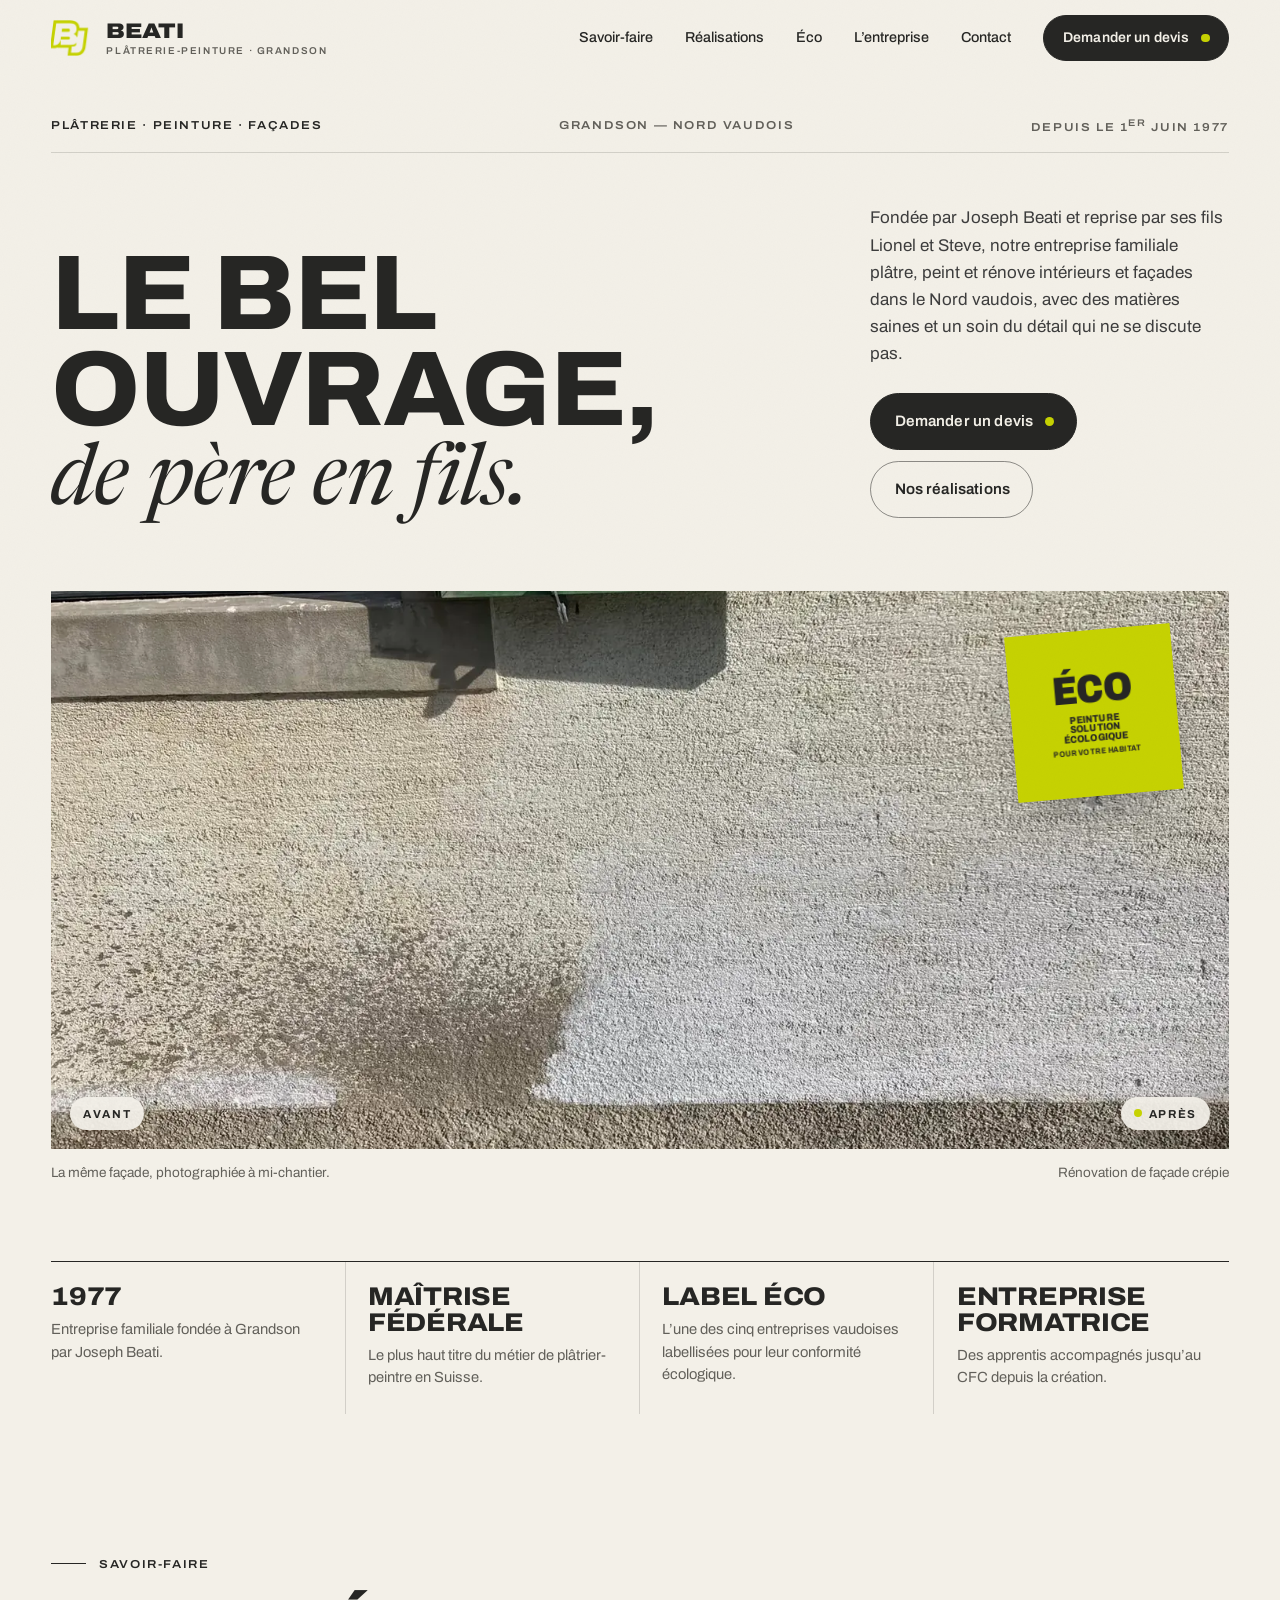
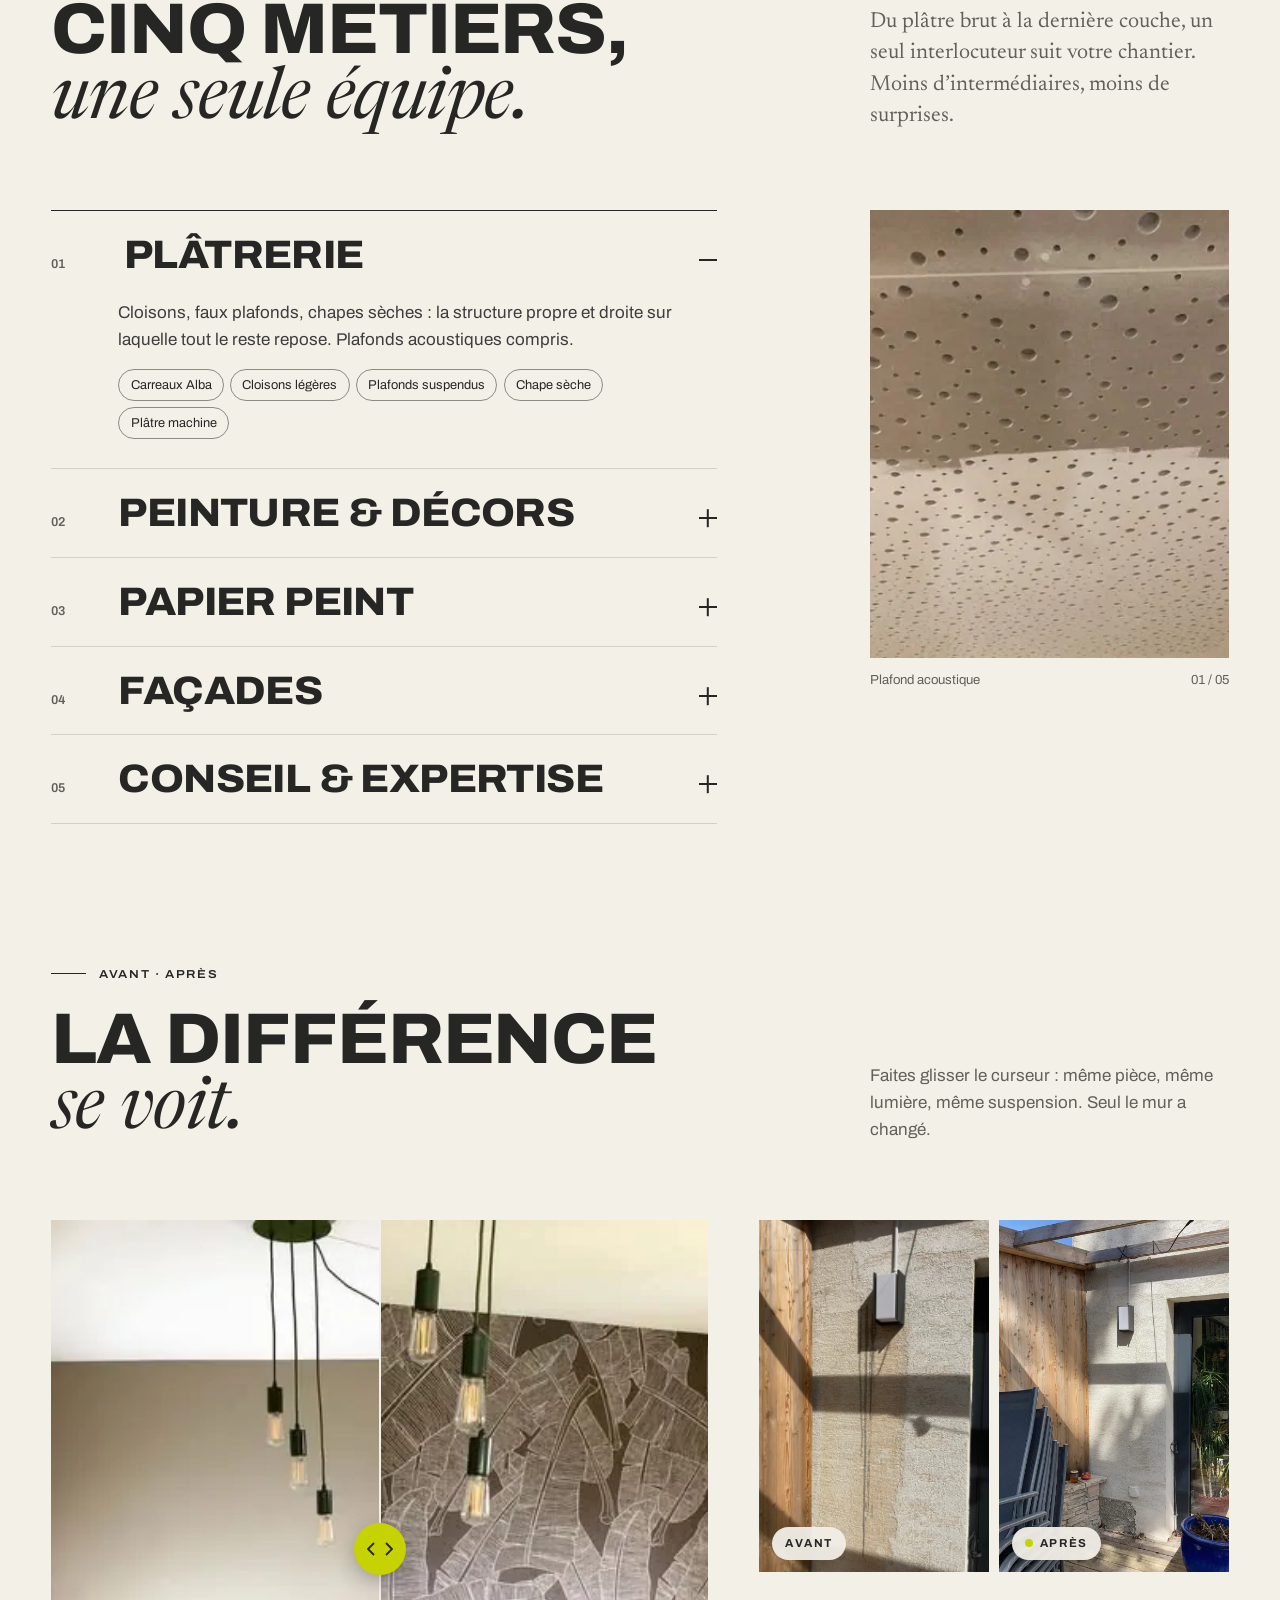
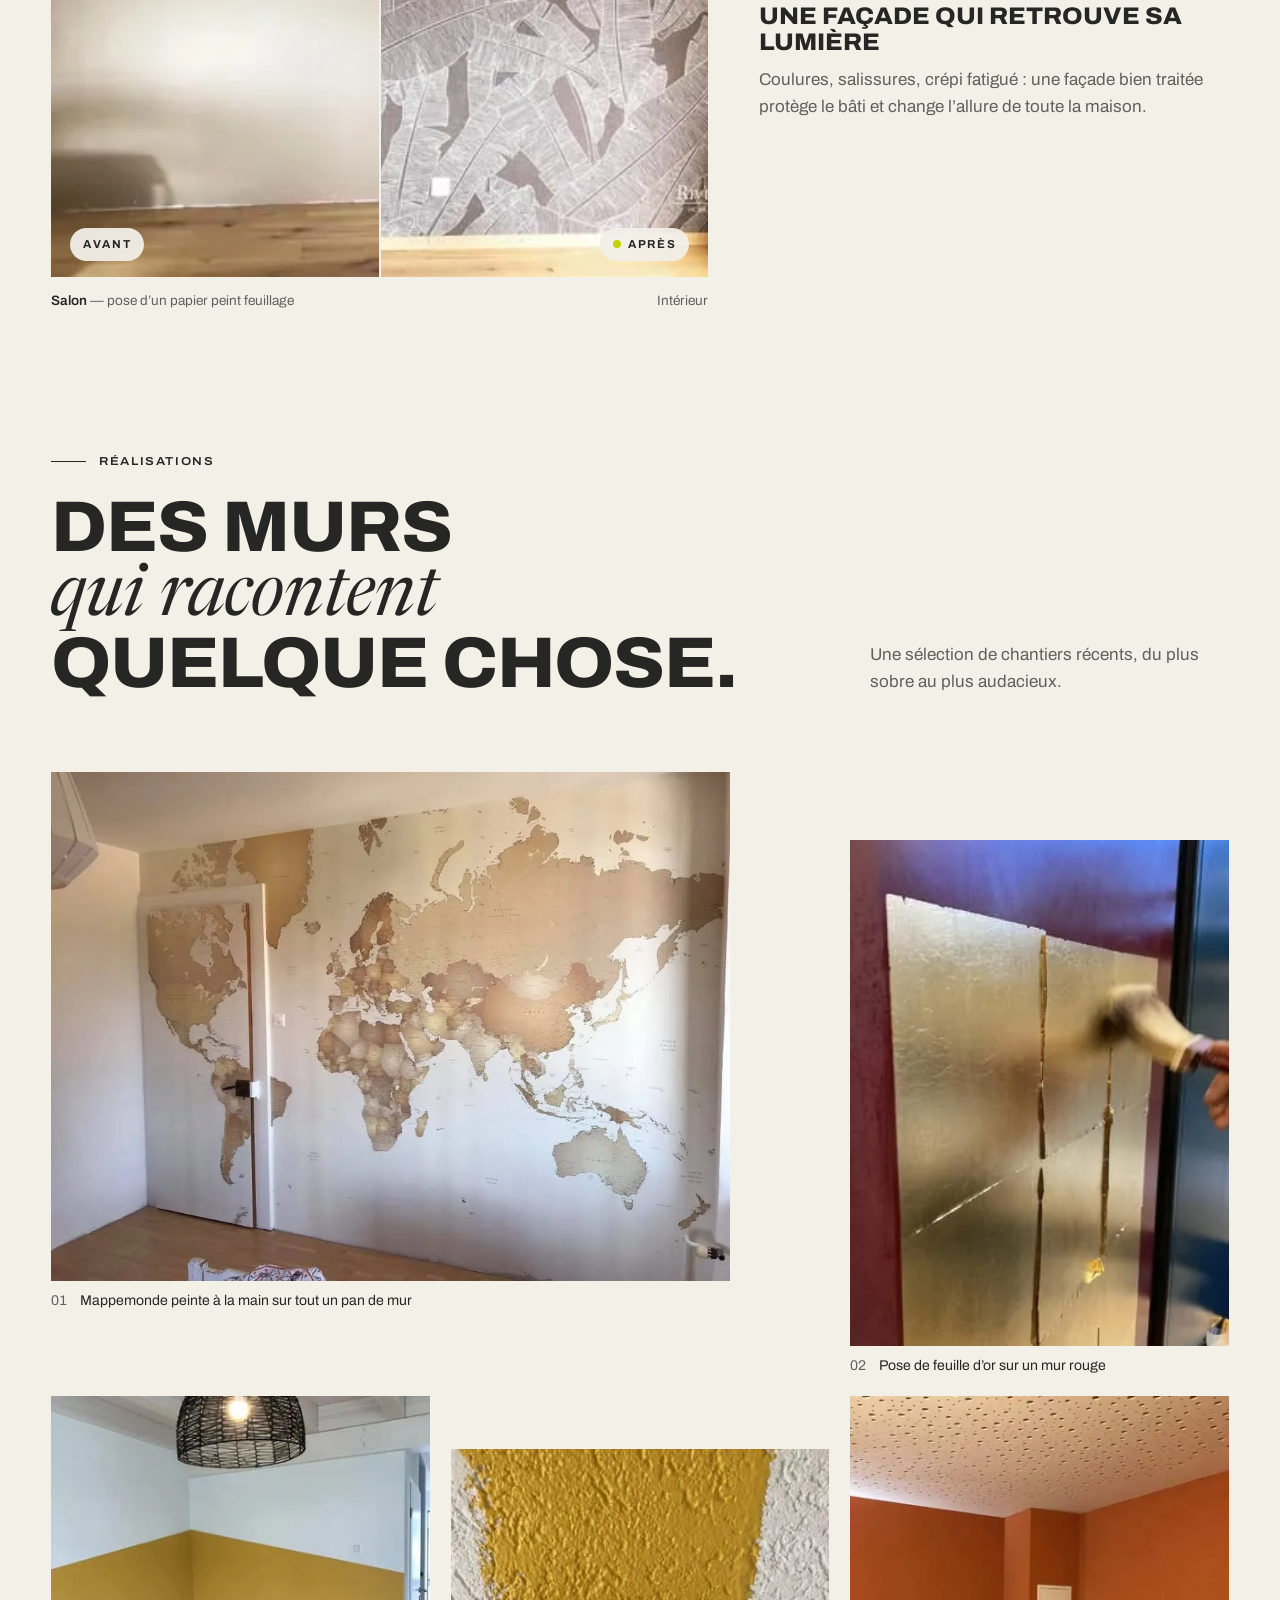
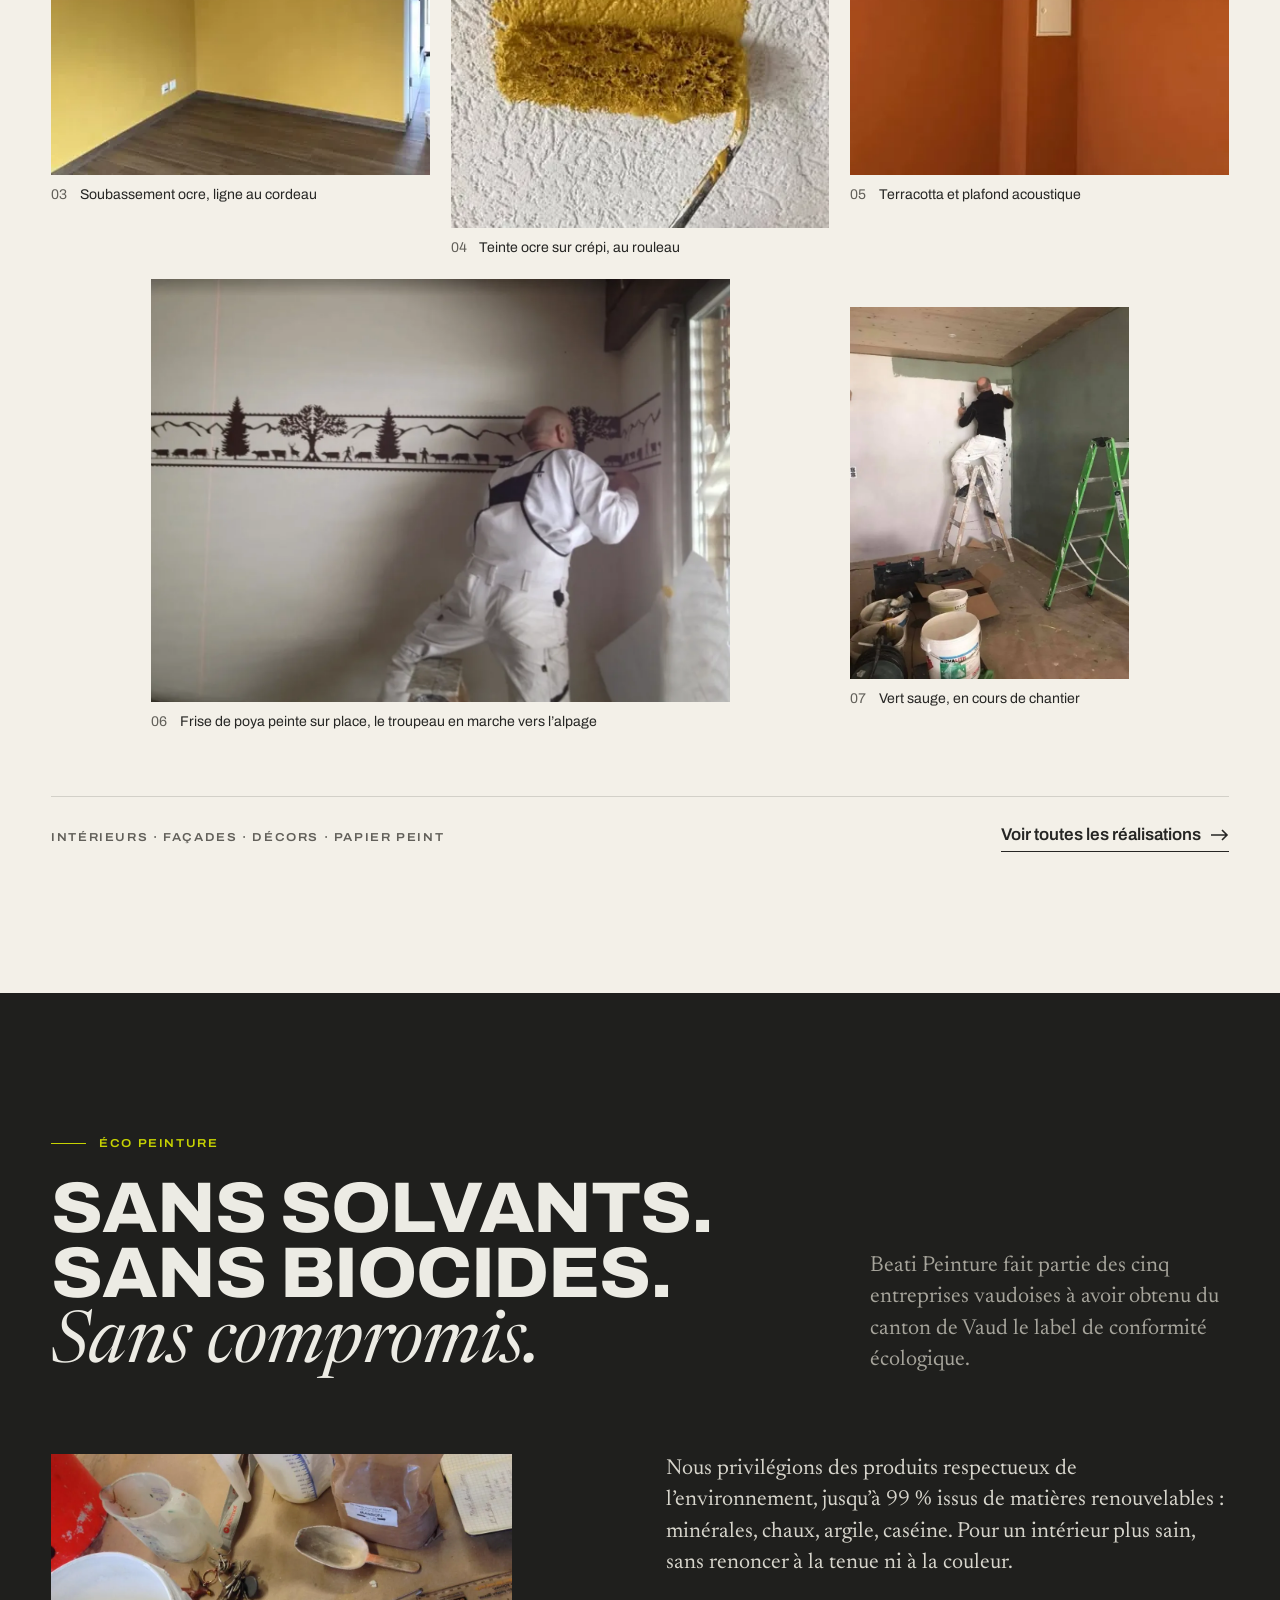
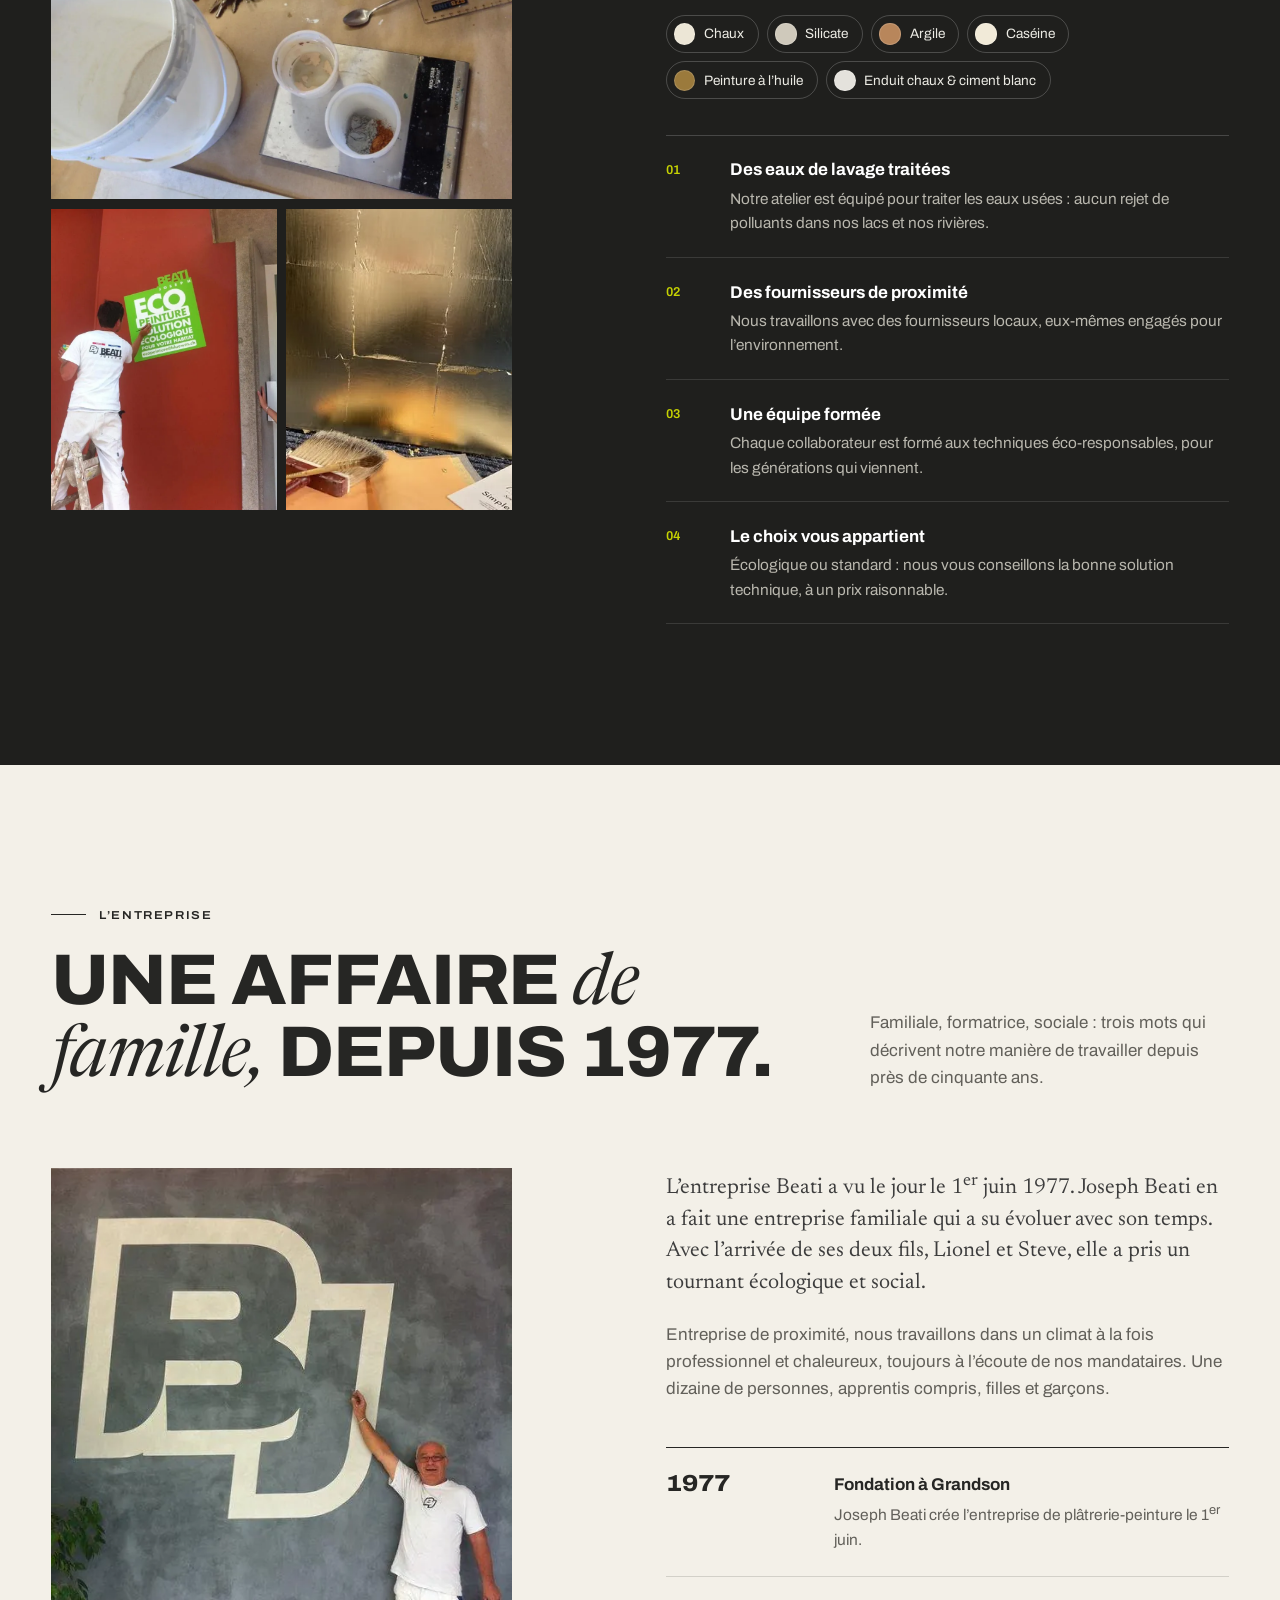
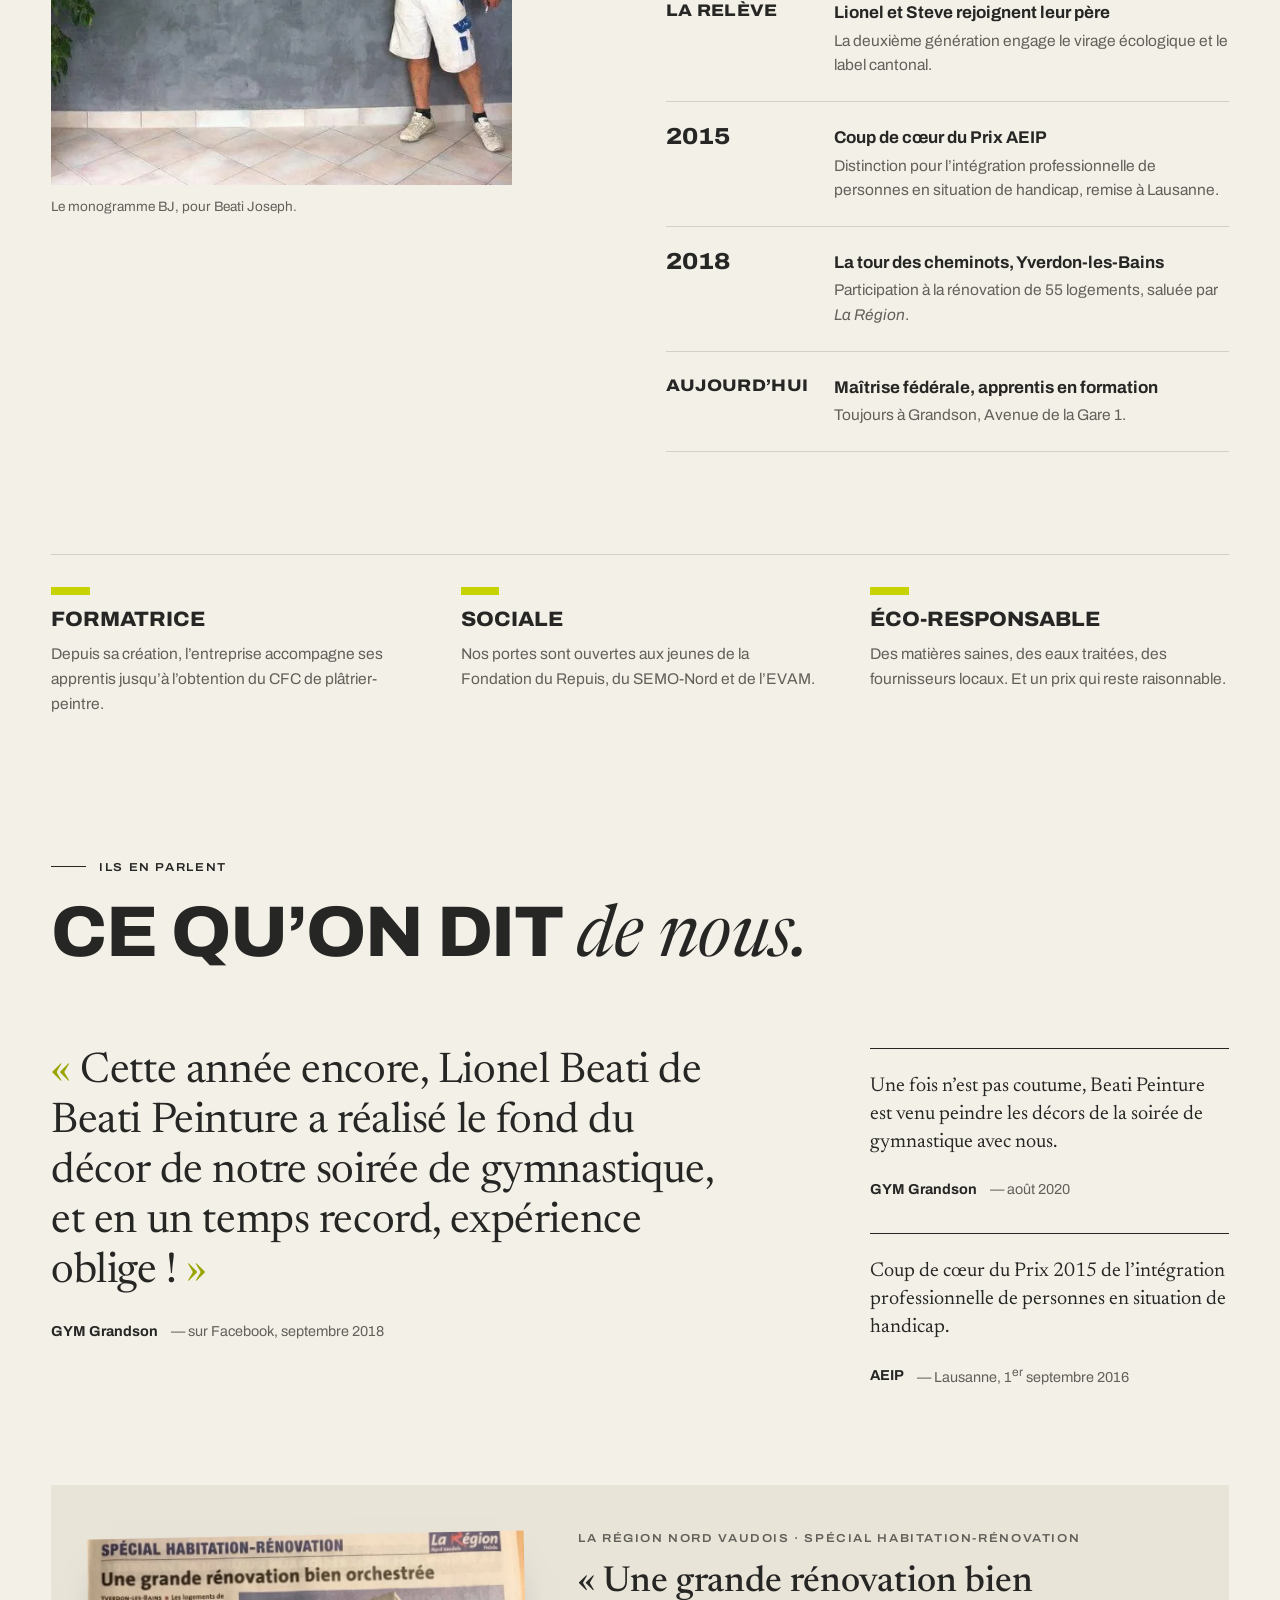
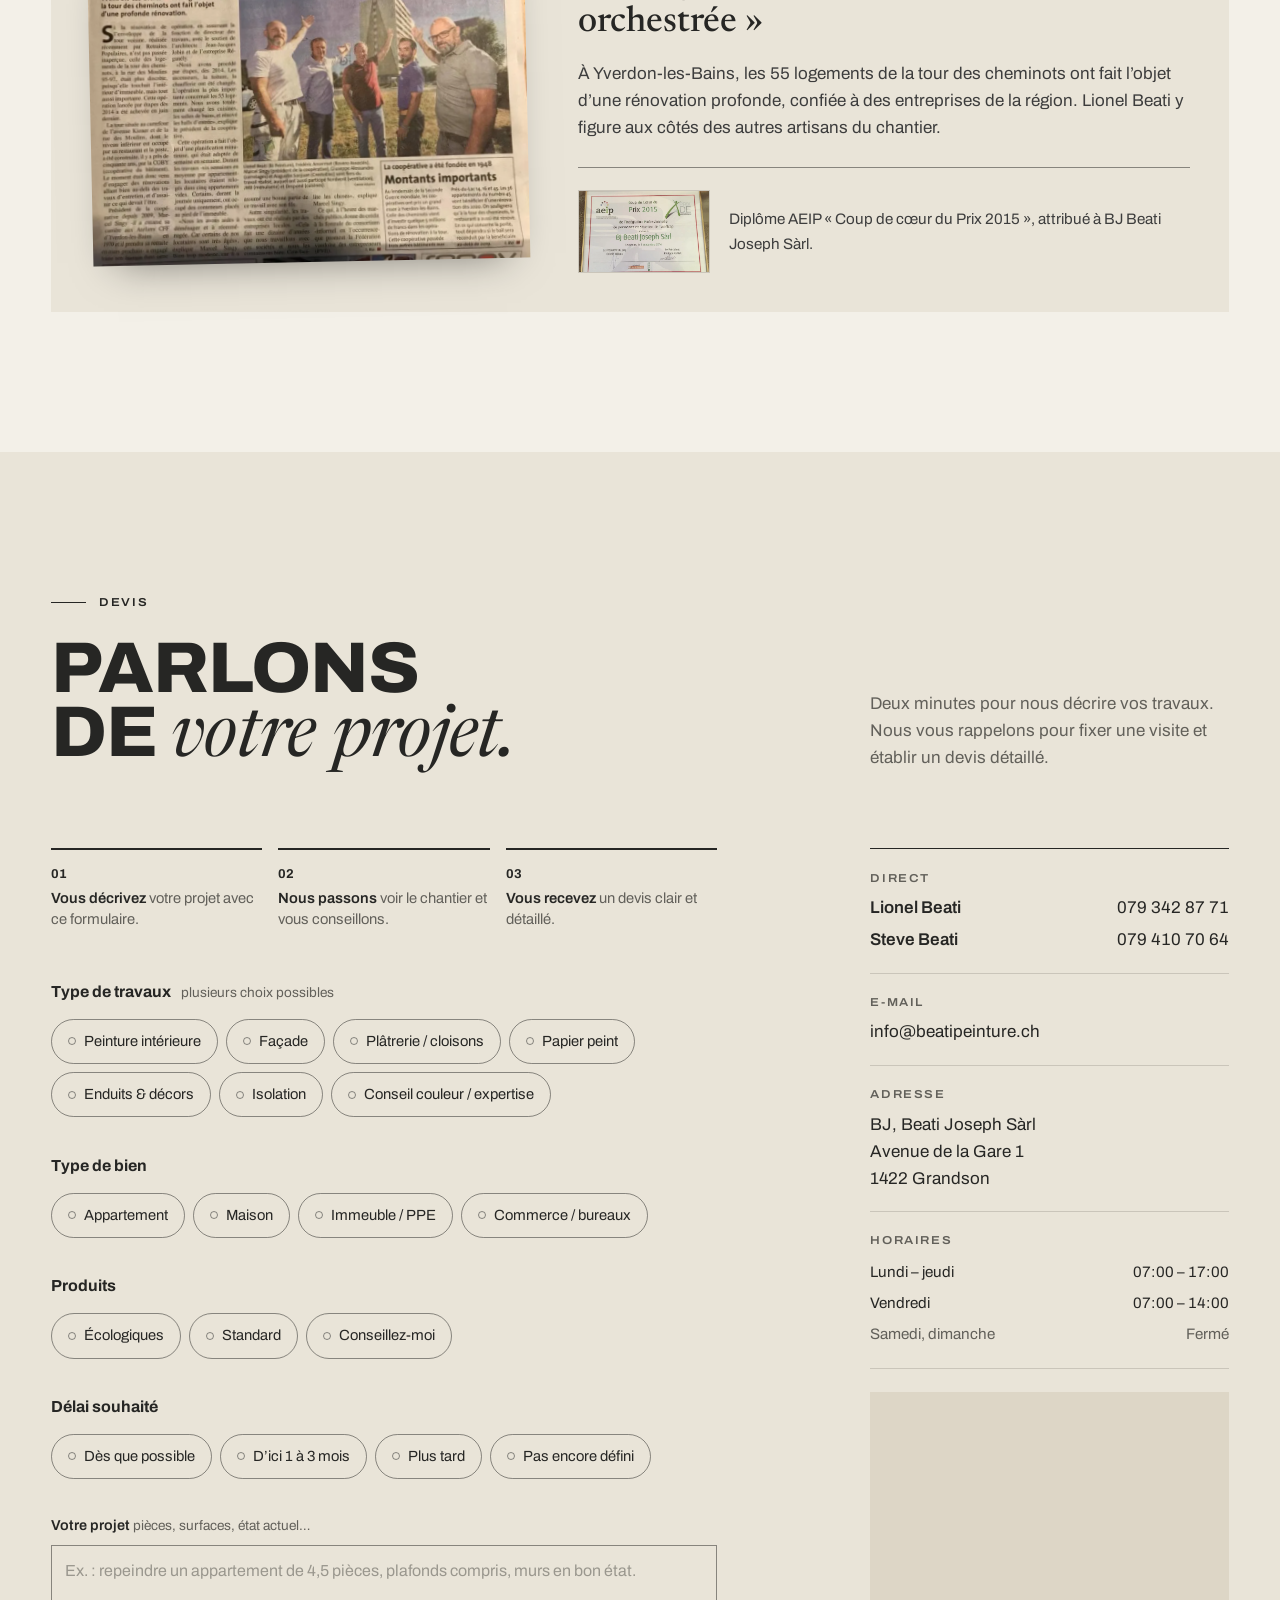
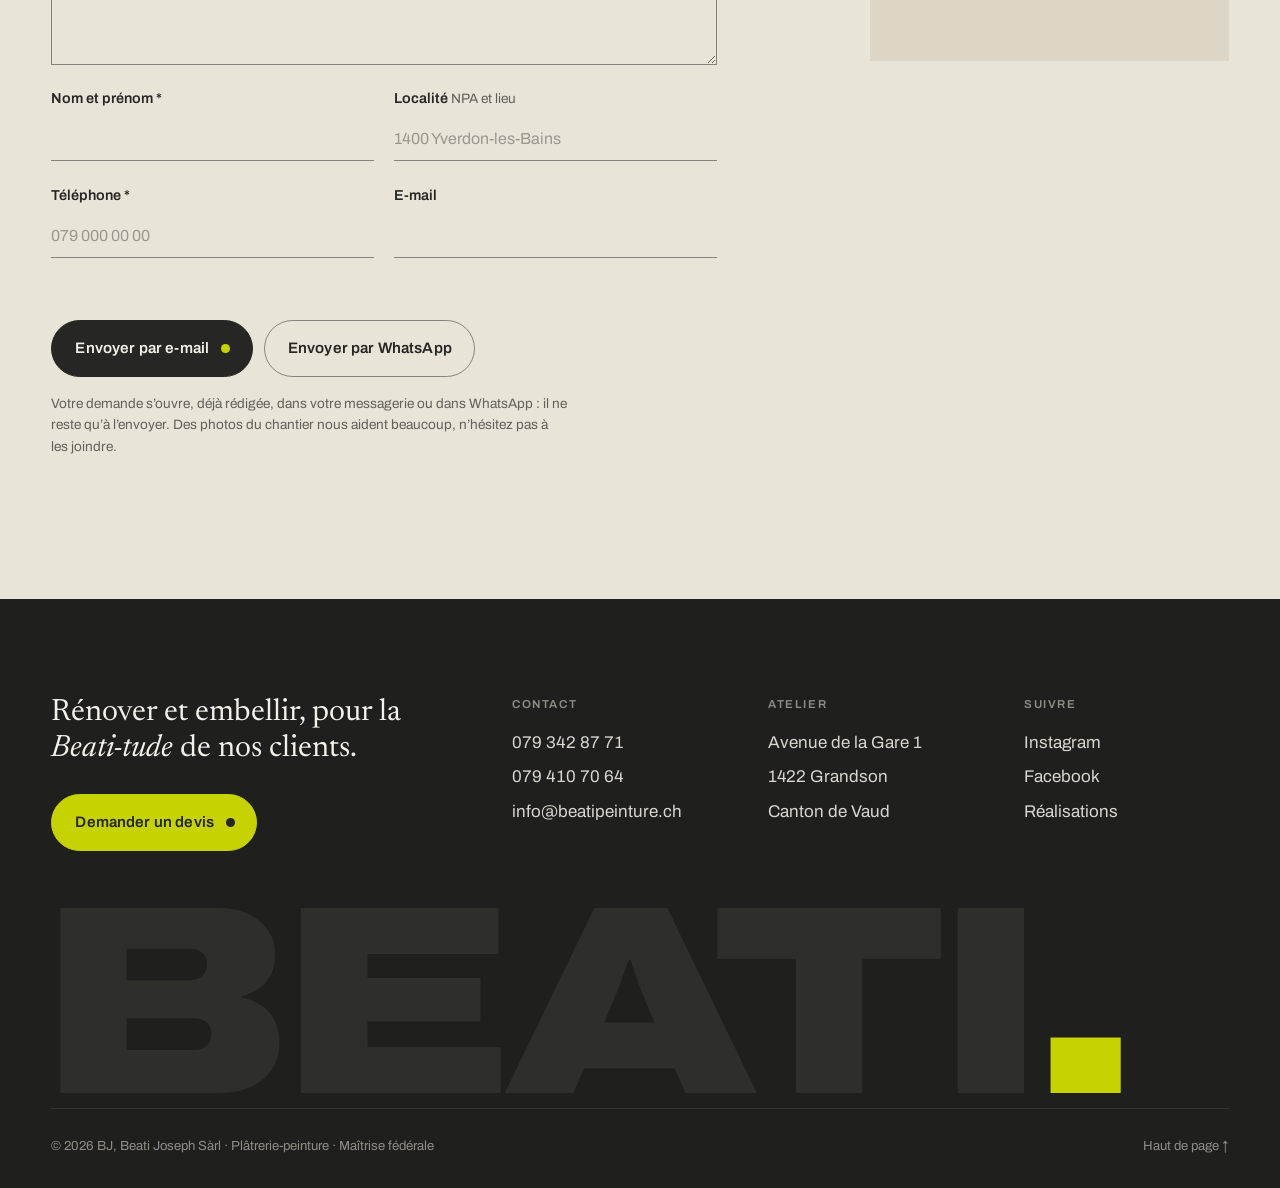
==== commit a48e734a: "Nav: burger menu below 1140px, keep logo visible over open menu Co-Authored-By: Claude Opus 5.5 <nor" ====
--- a/index.html
+++ b/index.html
@@ -17,7 +17,7 @@
 <link rel="preconnect" href="https://fonts.googleapis.com">
 <link rel="preconnect" href="https://fonts.gstatic.com" crossorigin>
 <link href="https://fonts.googleapis.com/css2?family=Archivo:ital,wdth,wght@0,62..125,100..900;1,62..125,100..900&family=Newsreader:ital,opsz,wght@0,6..72,300..600;1,6..72,300..600&display=swap" rel="stylesheet">
-<link rel="stylesheet" href="css/style.css?v=1">
+<link rel="stylesheet" href="css/style.css?v=2">
 <script>document.documentElement.classList.add('js')</script>
 <script type="application/ld+json">
 {
@@ -488,6 +488,6 @@
   <a href="#devis">Demander un devis</a>
 </div>
 
-<script src="js/main.js?v=1"></script>
+<script src="js/main.js?v=2"></script>
 </body>
 </html>
--- a/css/style.css
+++ b/css/style.css
@@ -136,13 +136,14 @@
 }
 .site-header.is-scrolled { background: rgba(243, 240, 232, .92); backdrop-filter: blur(10px); -webkit-backdrop-filter: blur(10px); box-shadow: 0 1px 0 var(--line); }
 .site-header .wrap { display: flex; align-items: center; justify-content: space-between; gap: 1.5rem; height: 76px; }
-.brand { display: flex; align-items: center; gap: .7rem; text-decoration: none; }
+.brand { display: flex; align-items: center; gap: .7rem; text-decoration: none; position: relative; z-index: 2; }
 .brand img { width: 44px; height: auto; }
 .brand-text { display: flex; flex-direction: column; line-height: 1; }
 .brand-name { font-weight: 900; font-variation-settings: "wdth" 118; font-size: 1.32rem; letter-spacing: -.01em; }
-.brand-sub { font-size: .62rem; letter-spacing: .16em; text-transform: uppercase; color: var(--ink-soft); margin-top: .3rem; font-weight: 600; }
+.brand-sub { white-space: nowrap; font-size: .62rem; letter-spacing: .16em; text-transform: uppercase; color: var(--ink-soft); margin-top: .3rem; font-weight: 600; }
 
 .nav { display: flex; align-items: center; gap: 2rem; }
+.nav a { white-space: nowrap; }
 .nav a:not(.btn) { text-decoration: none; font-size: .9rem; font-weight: 500; position: relative; }
 .nav a:not(.btn)::after { content: ""; position: absolute; left: 0; right: 0; bottom: -4px; height: 2px; background: var(--lime); transform: scaleX(0); transform-origin: left; transition: transform .3s var(--ease); }
 .nav a:not(.btn):hover::after, .nav a[aria-current="page"]::after { transform: scaleX(1); }
@@ -153,7 +154,7 @@
 .menu-open .menu-toggle span:nth-child(2) { opacity: 0; }
 .menu-open .menu-toggle span:nth-child(3) { transform: translateY(-8px) rotate(-45deg); }
 
-@media (max-width: 960px) {
+@media (max-width: 1140px) {
   .menu-toggle { display: block; position: relative; z-index: 2; }
   .nav {
     position: fixed; inset: 0; z-index: 1;
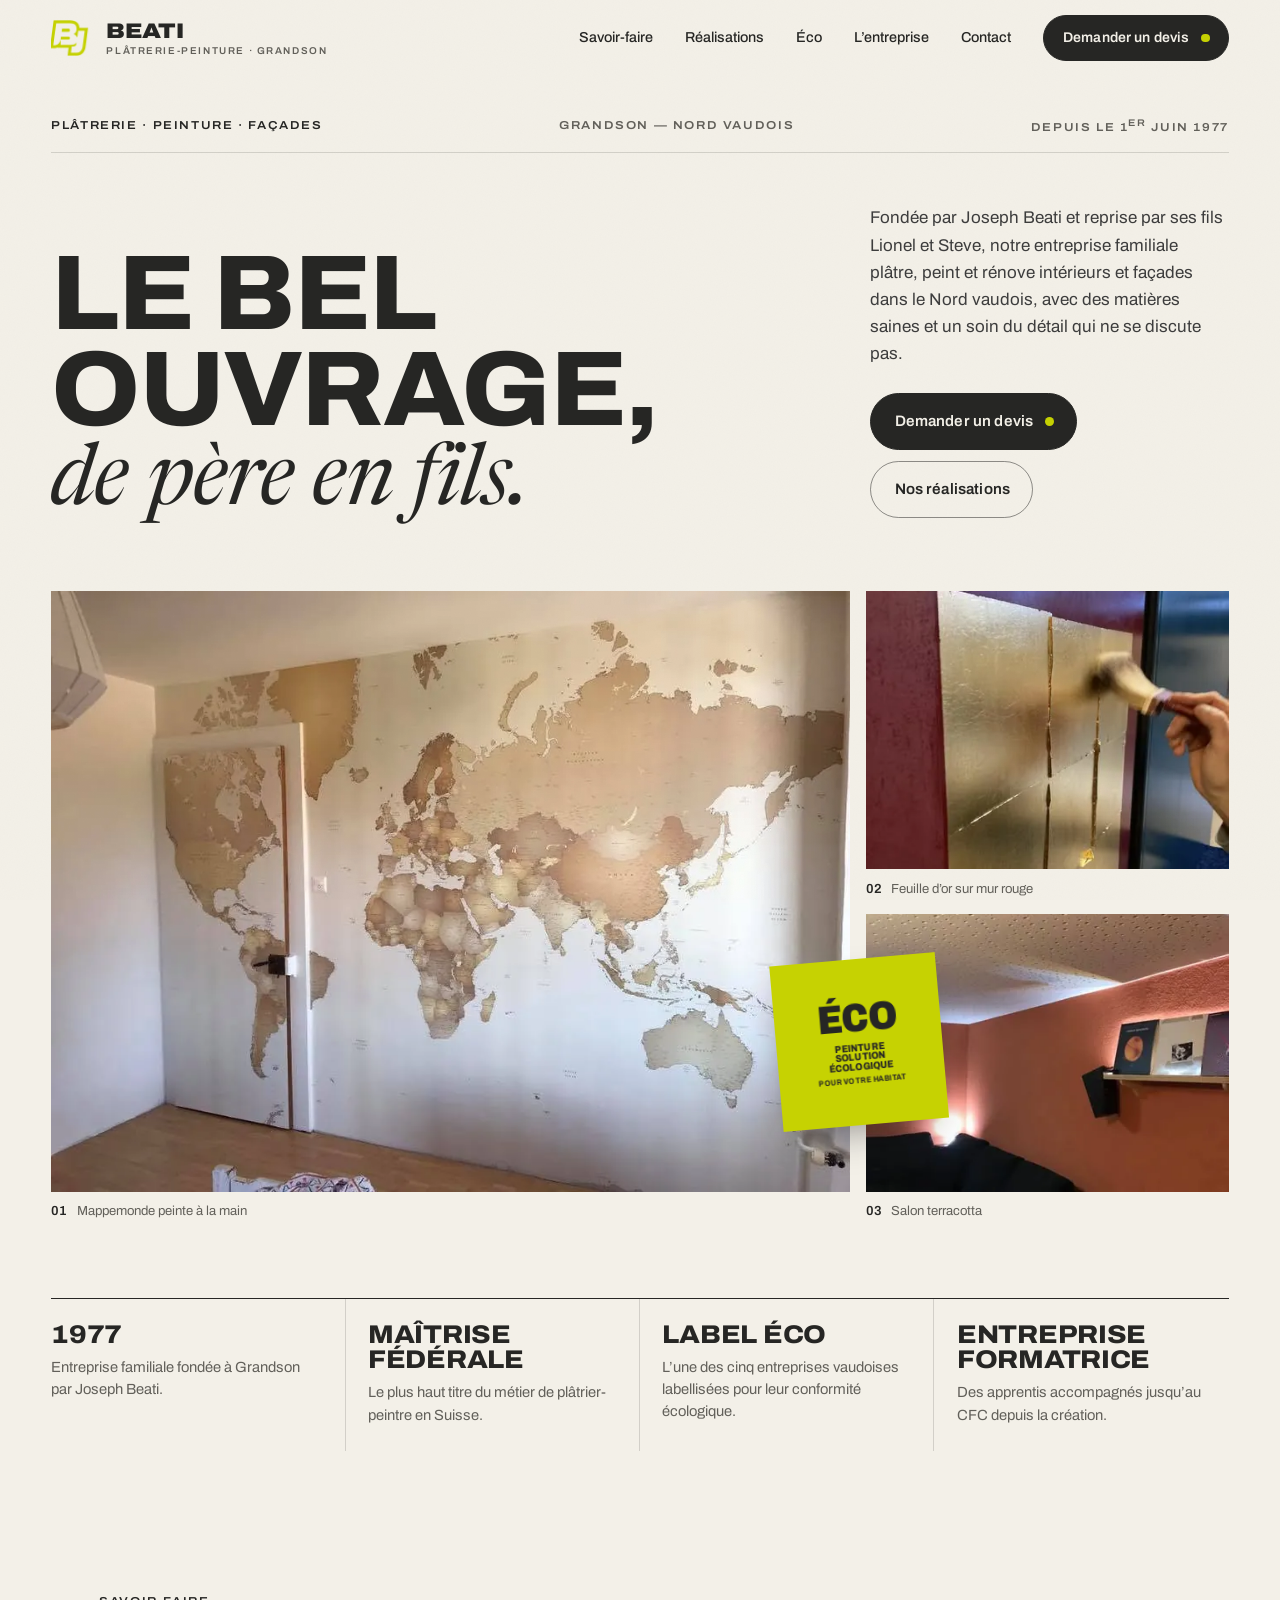
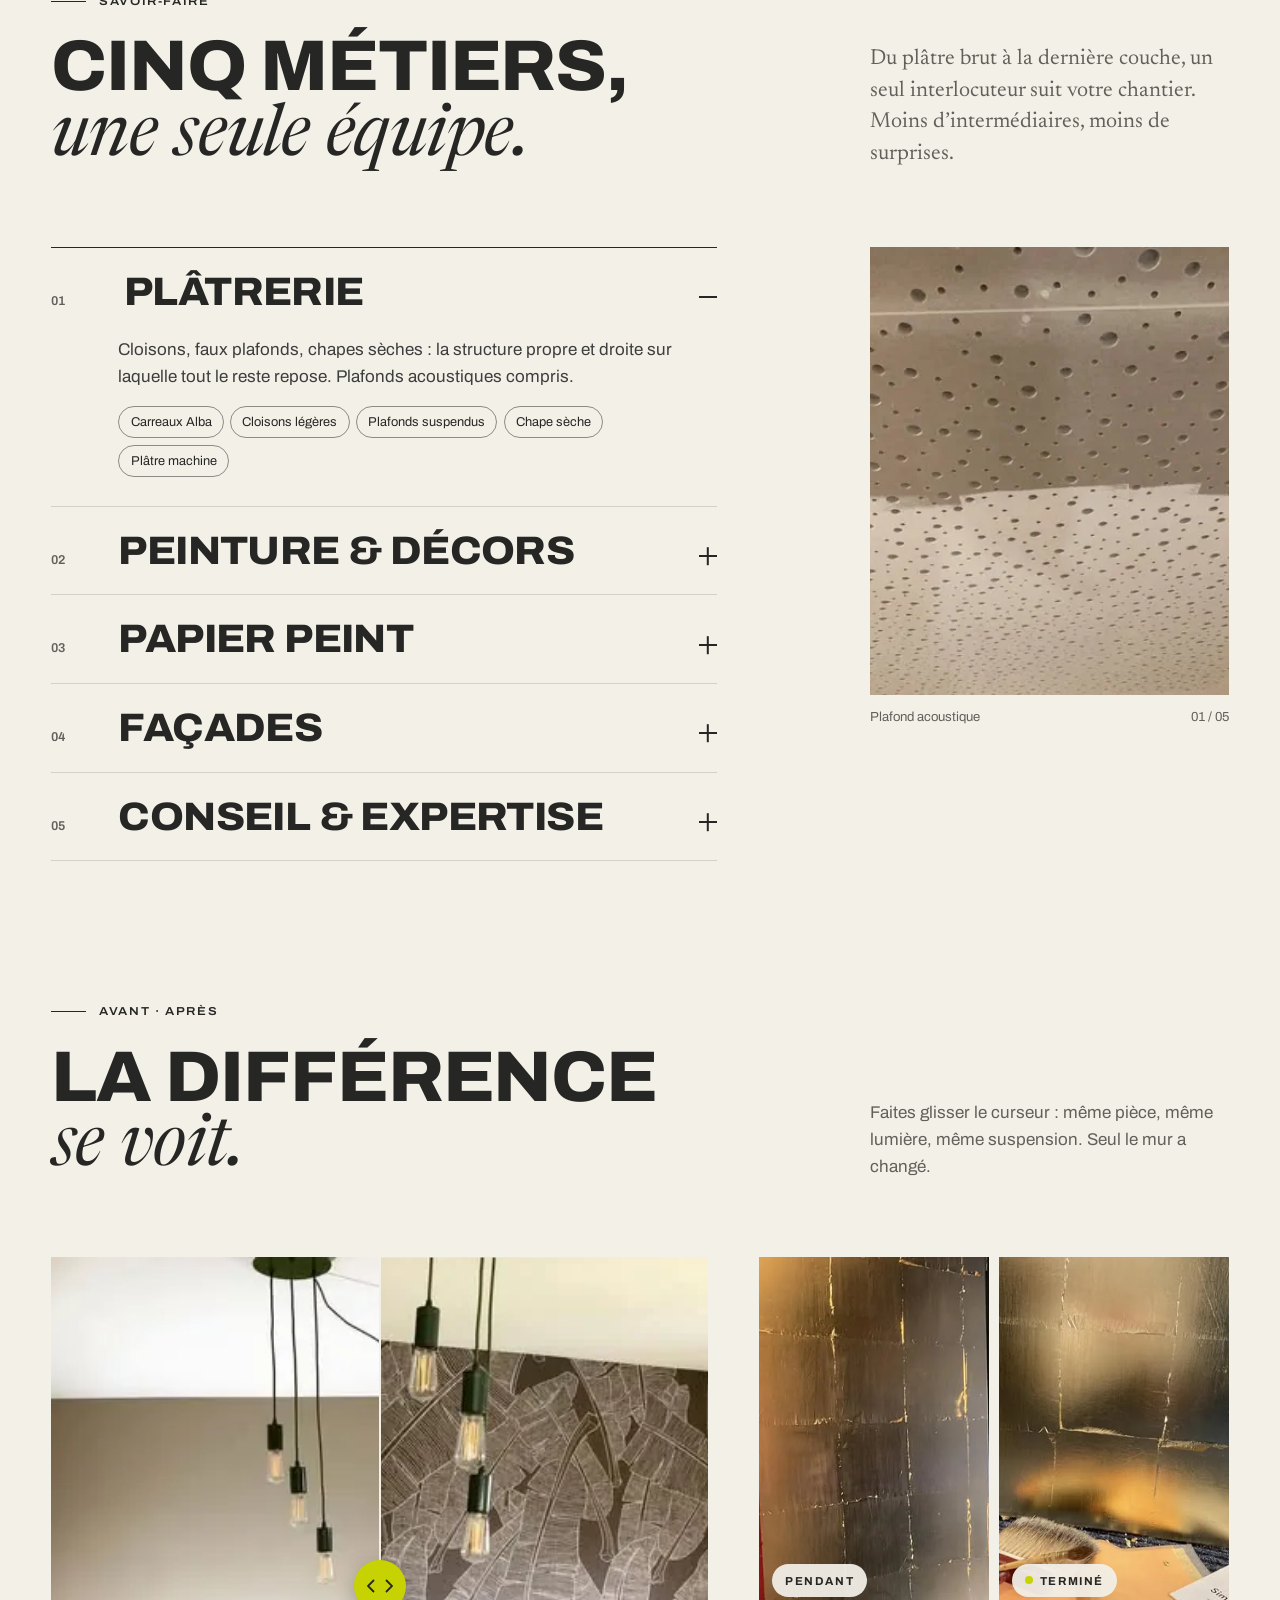
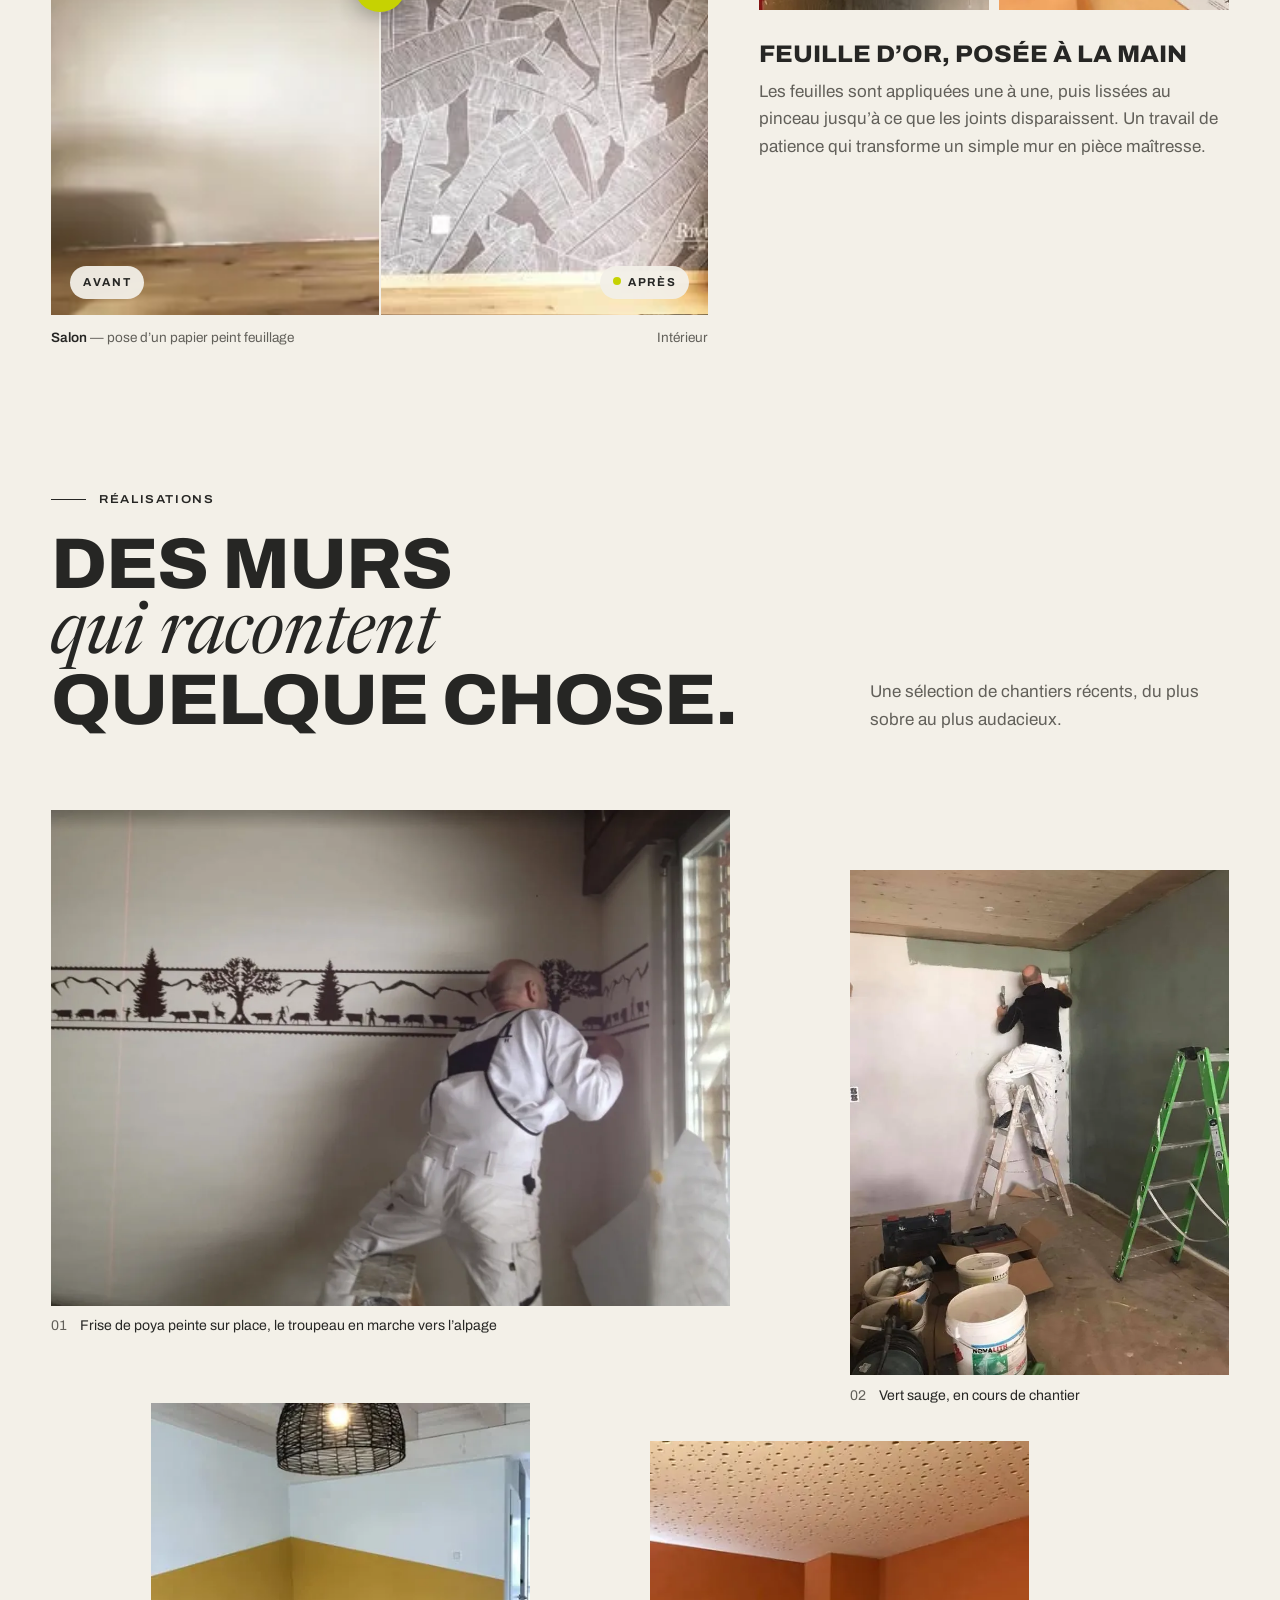
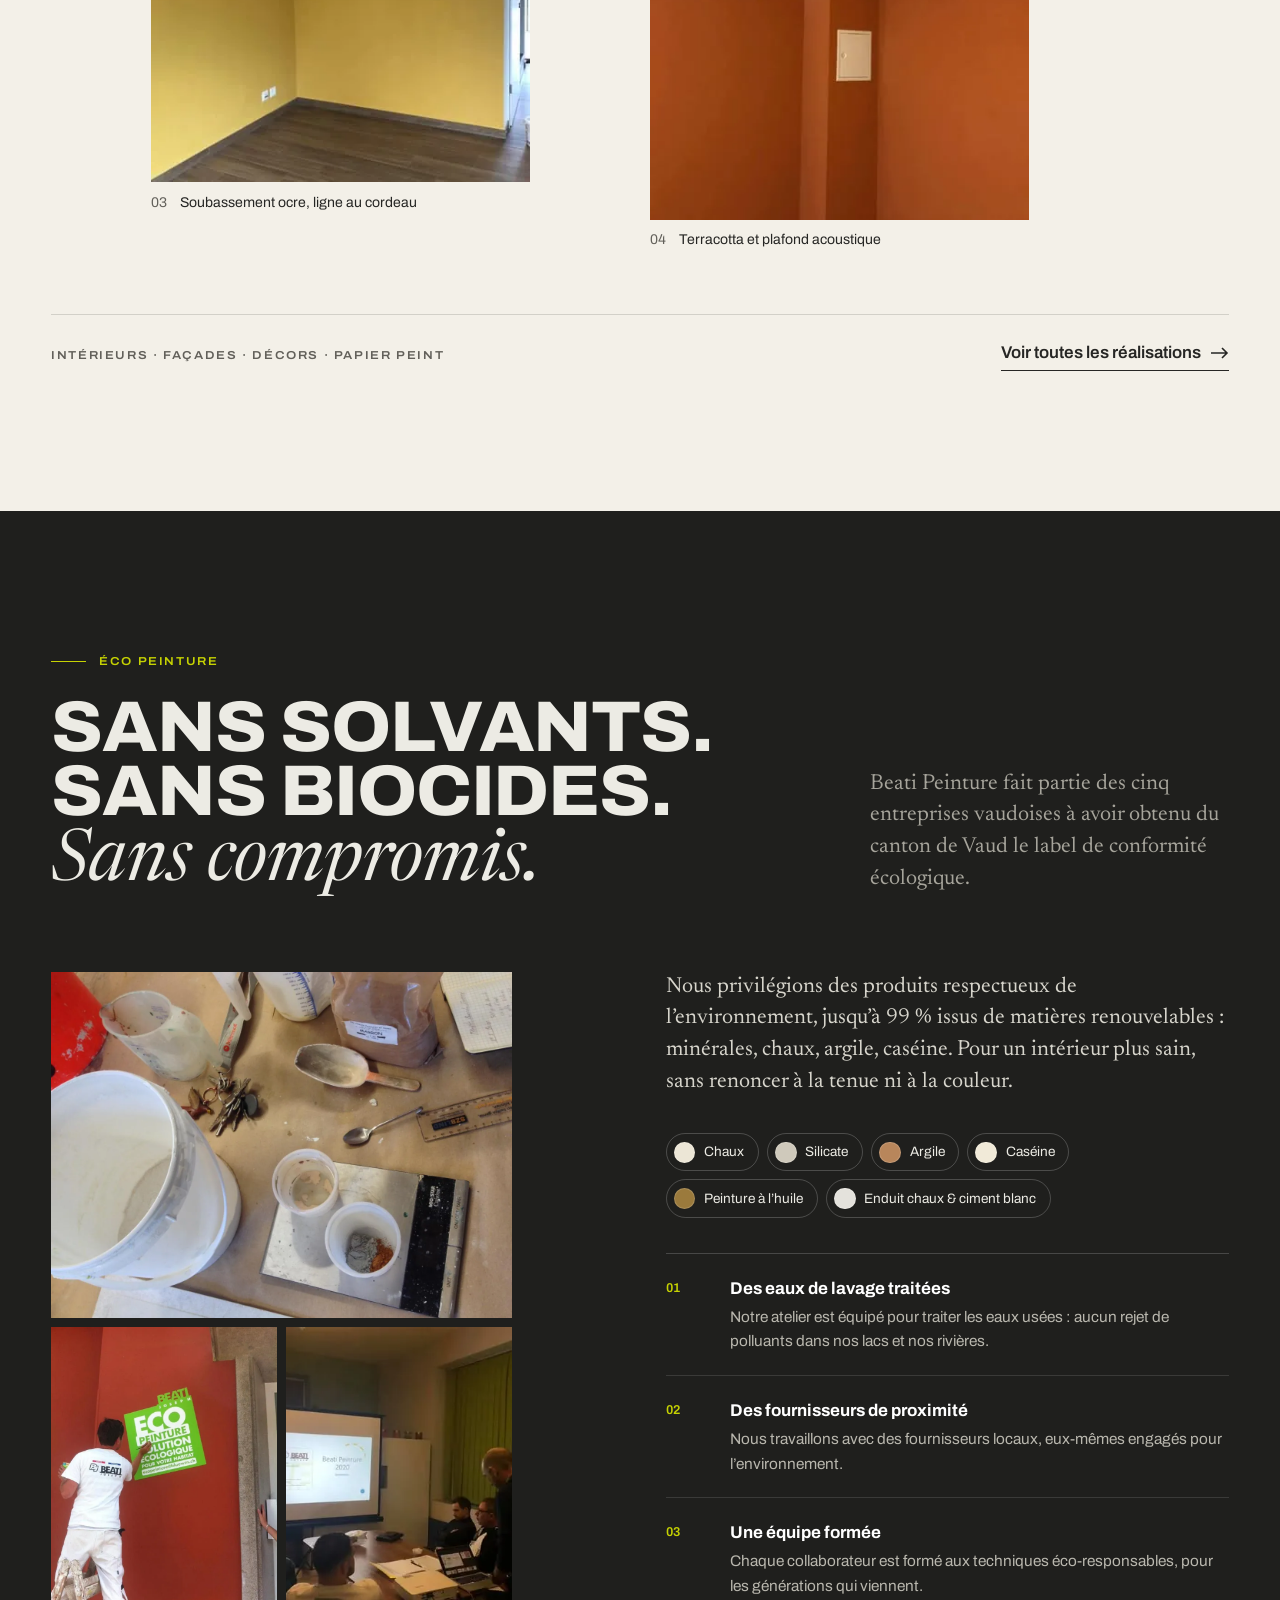
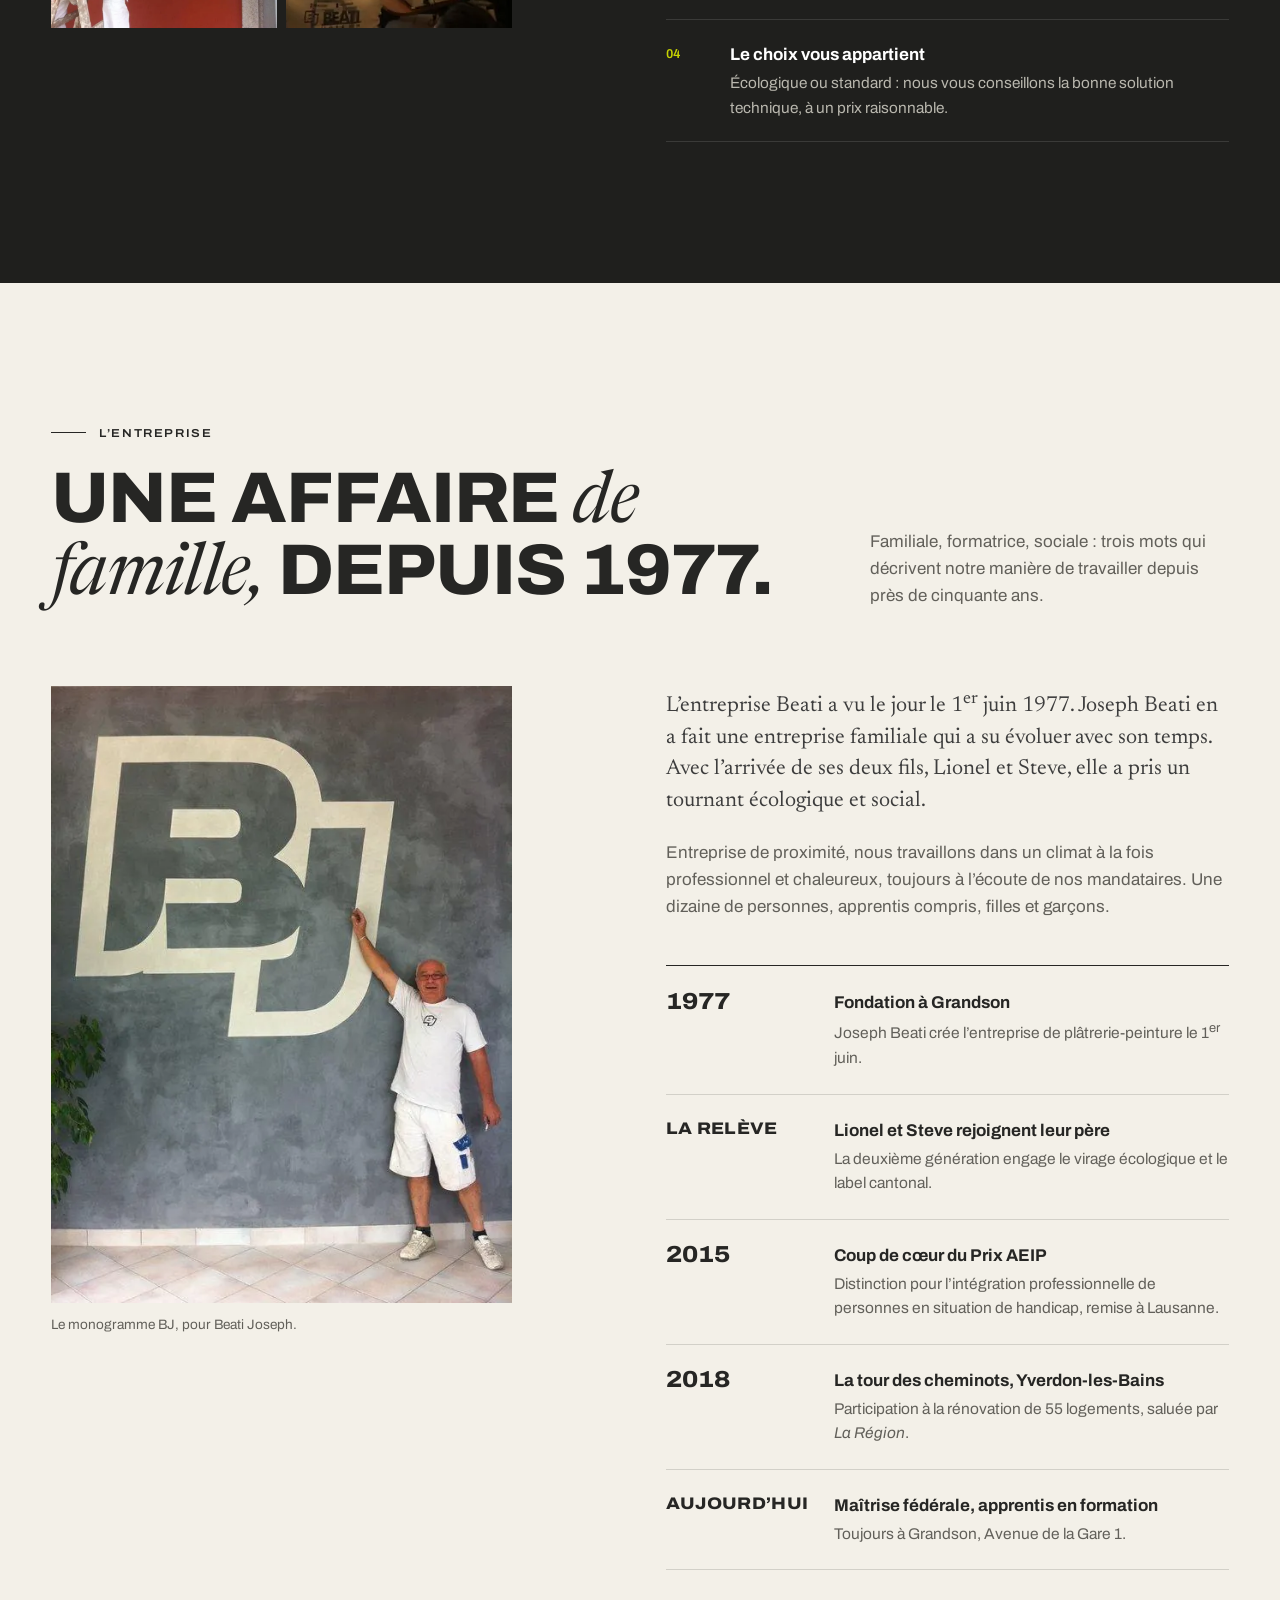
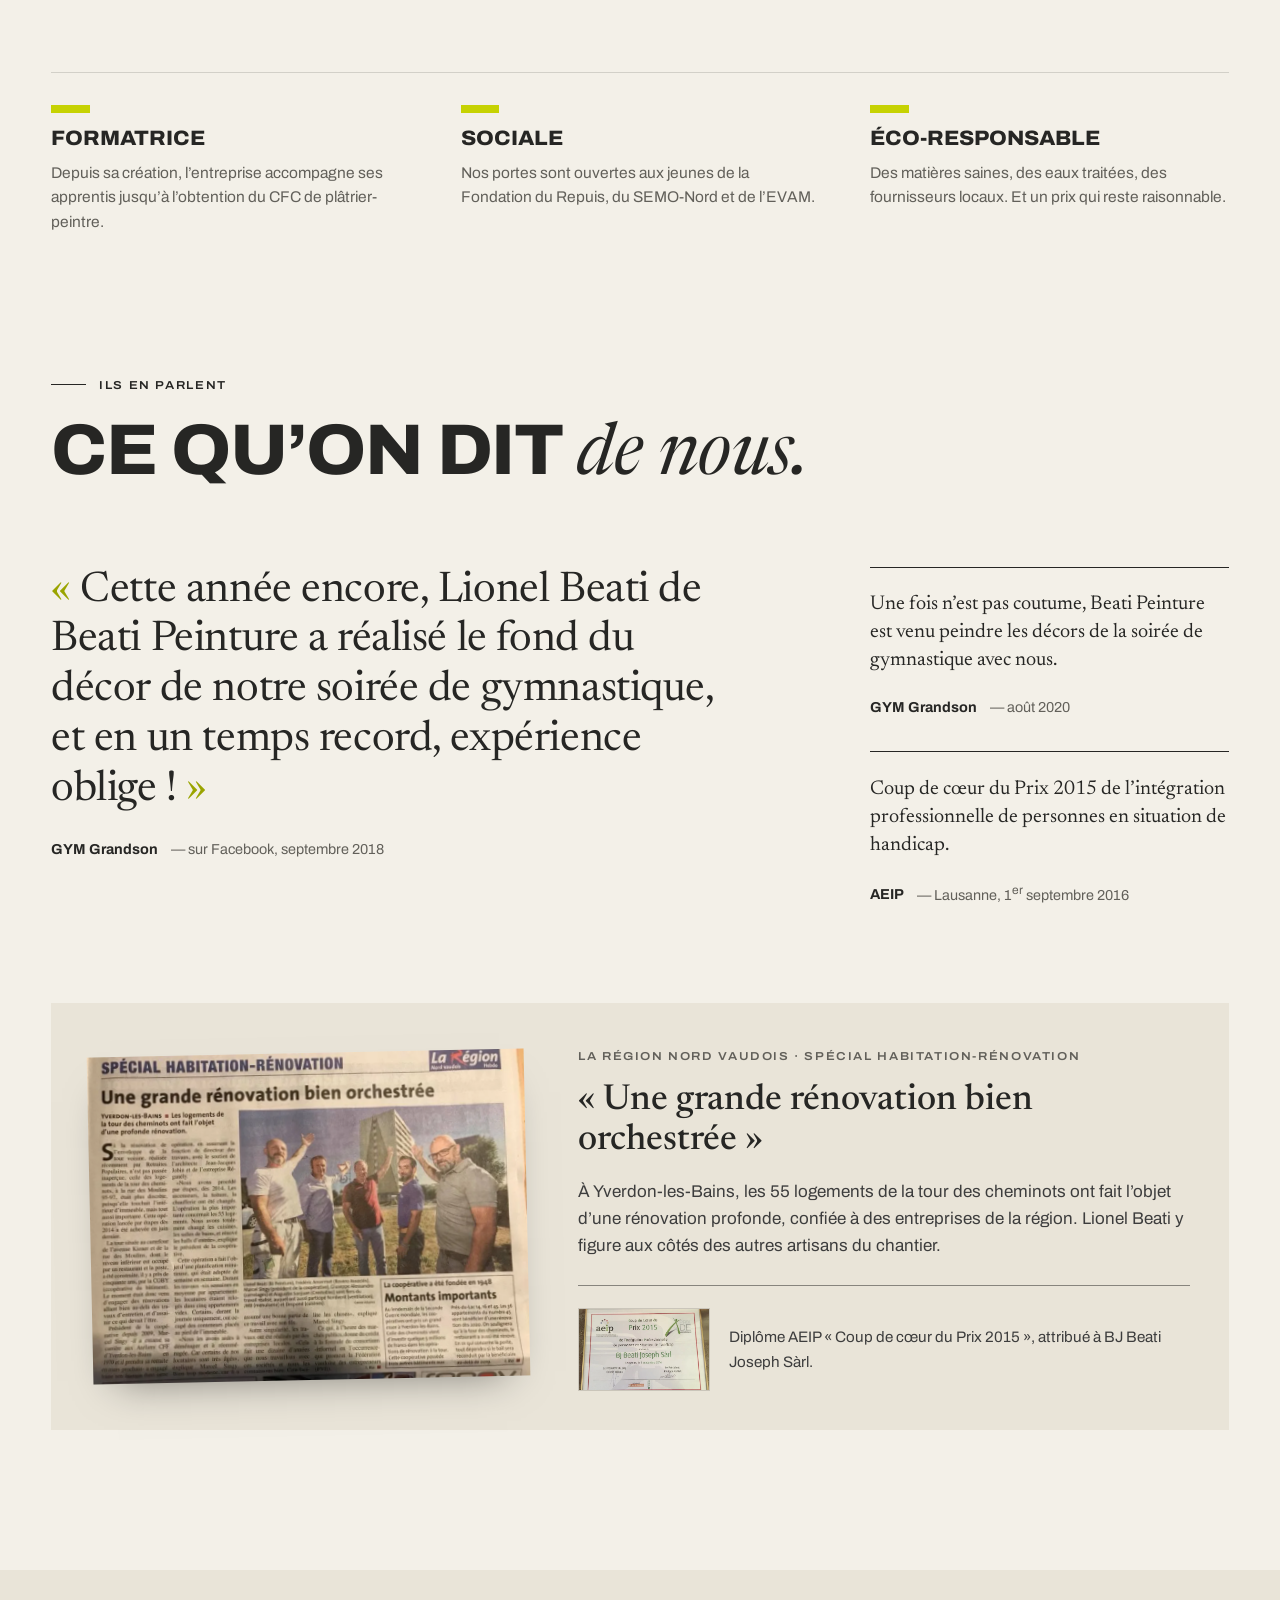
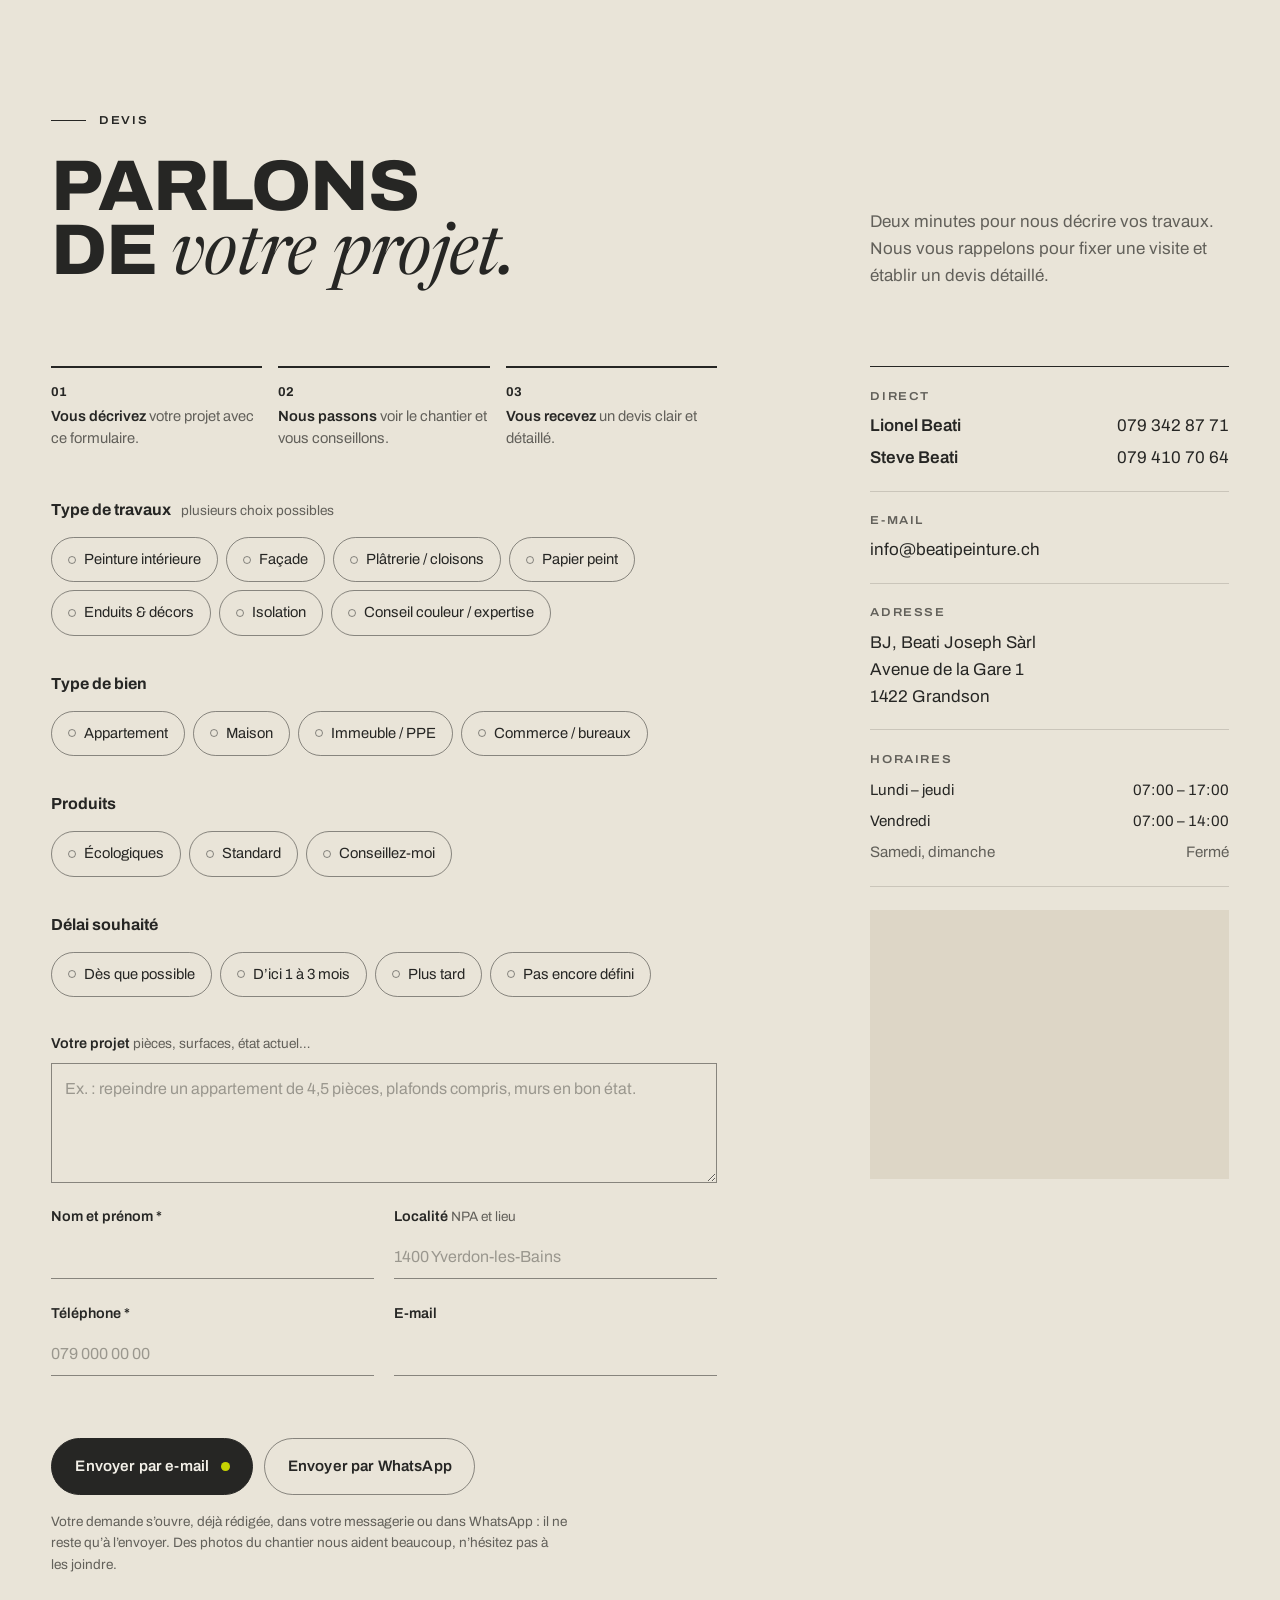
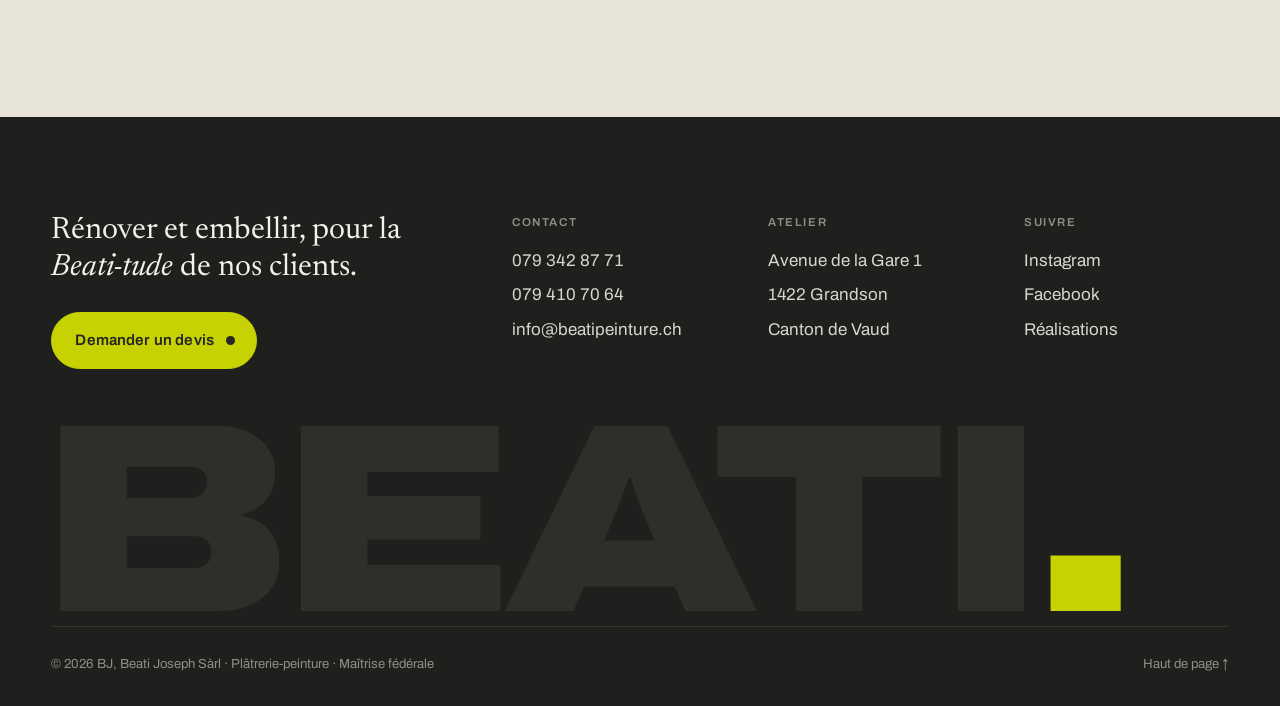
==== commit c49b6144: "Hero mosaic, gold-leaf before/after, floating mobile call bar, opaque header under iOS status bar, w" ====
--- a/index.html
+++ b/index.html
@@ -2,7 +2,7 @@
 <html lang="fr-CH">
 <head>
 <meta charset="utf-8">
-<meta name="viewport" content="width=device-width, initial-scale=1">
+<meta name="viewport" content="width=device-width, initial-scale=1, viewport-fit=cover">
 <title>Beati Peinture · Plâtrerie, peinture & façades à Grandson depuis 1977</title>
 <meta name="description" content="BJ, Beati Joseph Sàrl : entreprise familiale de plâtrerie-peinture à Grandson (VD) depuis 1977. Peinture intérieure, façades, papier peint, enduits décoratifs et peinture écologique. Maîtrise fédérale. Demandez votre devis.">
 <link rel="canonical" href="https://welcometothenextlevel.github.io/BJ-beati/">
@@ -17,7 +17,7 @@
 <link rel="preconnect" href="https://fonts.googleapis.com">
 <link rel="preconnect" href="https://fonts.gstatic.com" crossorigin>
 <link href="https://fonts.googleapis.com/css2?family=Archivo:ital,wdth,wght@0,62..125,100..900;1,62..125,100..900&family=Newsreader:ital,opsz,wght@0,6..72,300..600;1,6..72,300..600&display=swap" rel="stylesheet">
-<link rel="stylesheet" href="css/style.css?v=2">
+<link rel="stylesheet" href="css/style.css?v=5">
 <script>document.documentElement.classList.add('js')</script>
 <script type="application/ld+json">
 {
@@ -41,10 +41,10 @@
 }
 </script>
 </head>
-<body>
+<body id="top">
 <a class="skip" href="#main">Aller au contenu</a>
 
-<header class="site-header" id="top">
+<header class="site-header">
   <div class="wrap">
     <a class="brand" href="./" aria-label="Beati Peinture, accueil">
       <img src="img/bj-mark.png" width="360" height="299" alt="">
@@ -83,17 +83,14 @@
       </div>
     </div>
 
-    <figure class="hero-figure">
+    <div class="hero-figure hero-mosaic">
       <div class="eco-stamp" aria-label="Éco Peinture, solution écologique pour votre habitat">
         <b>Éco</b><span>Peinture<br>Solution<br>écologique</span><small>pour votre habitat</small>
       </div>
-      <div class="frame">
-        <img src="img/facade-ligne.webp" width="1500" height="1125" alt="Façade crépie photographiée à mi-chantier : la partie gauche encore tachée, la partie droite rénovée et d’un blanc net.">
-        <span class="chip chip--before">Avant</span>
-        <span class="chip chip--after">Après</span>
-      </div>
-      <figcaption><span>La même façade, photographiée à mi-chantier.</span><span>Rénovation de façade crépie</span></figcaption>
-    </figure>
+      <figure class="m1"><div class="frame"><img src="img/mappemonde.webp" width="960" height="720" alt="Mappemonde peinte à la main sur tout un pan de mur de chambre"></div><figcaption><span class="num">01</span>Mappemonde peinte à la main</figcaption></figure>
+      <figure class="m2"><div class="frame"><img src="img/feuille-or-2.webp" width="414" height="414" alt="Pose de feuille d’or au pinceau sur un mur rouge"></div><figcaption><span class="num">02</span>Feuille d’or sur mur rouge</figcaption></figure>
+      <figure class="m3"><div class="frame"><img src="img/salon-terracotta.webp" width="414" height="414" alt="Salon aux murs terracotta, lumière du soir"></div><figcaption><span class="num">03</span>Salon terracotta</figcaption></figure>
+    </div>
 
     <div class="creds">
       <div class="cred"><strong class="num">1977</strong><p>Entreprise familiale fondée à Grandson par Joseph Beati.</p></div>
@@ -128,7 +125,7 @@
           <div class="t-body"><div>
             <p>Peinture en tout genre, crépis, enduits décoratifs et motifs peints à la main. Jusqu’à la pose de feuille d’or quand le projet le demande.</p>
             <ul class="t-tags"><li>Peinture intérieure</li><li>Enduits décoratifs</li><li>Crépissage</li><li>Motifs &amp; frises</li><li>Feuille d’or</li></ul>
-            <img class="t-img" src="img/salon-terracotta.webp" alt="Salon peint en terracotta" loading="lazy">
+            <img class="t-img" src="img/rouleau-ocre.webp" alt="Rouleau appliquant une teinte ocre sur un crépi" loading="lazy">
           </div></div>
         </li>
         <li class="trade" data-img="2">
@@ -161,7 +158,7 @@
         <div class="sticky">
           <div class="stack" data-trade-stack>
             <img class="is-active" src="img/plafond-acoustique.webp" alt="">
-            <img src="img/salon-terracotta.webp" alt="" loading="lazy">
+            <img src="img/rouleau-ocre.webp" alt="" loading="lazy">
             <img src="img/papier-peint-feuillage.webp" alt="" loading="lazy">
             <img src="img/facade-volets.webp" alt="" loading="lazy">
             <img src="img/nuancier-ncs.webp" alt="" loading="lazy">
@@ -195,11 +192,11 @@
       </div>
       <div class="ba-side reveal">
         <div class="diptych">
-          <figure><img src="img/facade-avant.webp" width="1125" height="1500" alt="Façade crépie avec coulures et taches sous une applique" loading="lazy"><span class="chip">Avant</span></figure>
-          <figure><img src="img/facade-apres.webp" width="844" height="1500" alt="La même façade, propre et uniforme après les travaux" loading="lazy"><span class="chip chip--after">Après</span></figure>
-        </div>
-        <h3>Une façade qui retrouve sa lumière</h3>
-        <p>Coulures, salissures, crépi fatigué&nbsp;: une façade bien traitée protège le bâti et change l’allure de toute la maison.</p>
+          <figure><img src="img/feuille-or-1.webp" width="414" height="414" alt="Feuilles d’or posées une à une sur le mur, joints encore visibles" loading="lazy"><span class="chip">Pendant</span></figure>
+          <figure><img src="img/feuille-or-3.webp" width="414" height="414" alt="Le même mur doré, lissé et terminé" loading="lazy"><span class="chip chip--after">Terminé</span></figure>
+        </div>
+        <h3>Feuille d’or, posée à la main</h3>
+        <p>Les feuilles sont appliquées une à une, puis lissées au pinceau jusqu’à ce que les joints disparaissent. Un travail de patience qui transforme un simple mur en pièce maîtresse.</p>
       </div>
     </div>
   </div>
@@ -214,13 +211,10 @@
       <p>Une sélection de chantiers récents, du plus sobre au plus audacieux.</p>
     </div>
     <div class="works">
-      <figure class="work w1 reveal"><div class="ph"><img src="img/mappemonde.webp" width="960" height="720" alt="Mappemonde peinte sur un mur de chambre" loading="lazy"></div><figcaption><span class="num">01</span><span>Mappemonde peinte à la main sur tout un pan de mur</span></figcaption></figure>
-      <figure class="work w2 reveal"><div class="ph"><img src="img/feuille-or-2.webp" width="414" height="414" alt="Application de feuille d’or au pinceau" loading="lazy"></div><figcaption><span class="num">02</span><span>Pose de feuille d’or sur un mur rouge</span></figcaption></figure>
+      <figure class="work w1 reveal"><div class="ph"><img src="img/frise-poya.webp" width="1230" height="900" alt="Un peintre trace une frise de poya, montée à l’alpage, sur un mur blanc" loading="lazy"></div><figcaption><span class="num">01</span><span>Frise de poya peinte sur place, le troupeau en marche vers l’alpage</span></figcaption></figure>
+      <figure class="work w2 reveal"><div class="ph"><img src="img/peintre-echelle.webp" width="720" height="960" alt="Un peintre sur son échelle applique un vert sauge" loading="lazy"></div><figcaption><span class="num">02</span><span>Vert sauge, en cours de chantier</span></figcaption></figure>
       <figure class="work w3 reveal"><div class="ph"><img src="img/soubassement-ocre.webp" width="414" height="414" alt="Pièce peinte en blanc avec un soubassement ocre" loading="lazy"></div><figcaption><span class="num">03</span><span>Soubassement ocre, ligne au cordeau</span></figcaption></figure>
-      <figure class="work w4 reveal"><div class="ph"><img src="img/rouleau-ocre.webp" width="414" height="414" alt="Rouleau appliquant une peinture ocre sur un crépi" loading="lazy"></div><figcaption><span class="num">04</span><span>Teinte ocre sur crépi, au rouleau</span></figcaption></figure>
-      <figure class="work w5 reveal"><div class="ph"><img src="img/terracotta-angle.webp" width="414" height="414" alt="Murs terracotta sous un plafond acoustique" loading="lazy"></div><figcaption><span class="num">05</span><span>Terracotta et plafond acoustique</span></figcaption></figure>
-      <figure class="work w6 reveal"><div class="ph"><img src="img/frise-poya.webp" width="1230" height="900" alt="Un peintre trace une frise de poya, montée à l’alpage, sur un mur blanc" loading="lazy"></div><figcaption><span class="num">06</span><span>Frise de poya peinte sur place, le troupeau en marche vers l’alpage</span></figcaption></figure>
-      <figure class="work w7 reveal"><div class="ph"><img src="img/peintre-echelle.webp" width="720" height="960" alt="Un peintre sur son échelle applique un vert sauge au plafond" loading="lazy"></div><figcaption><span class="num">07</span><span>Vert sauge, en cours de chantier</span></figcaption></figure>
+      <figure class="work w4 reveal"><div class="ph"><img src="img/terracotta-angle.webp" width="414" height="414" alt="Murs terracotta sous un plafond acoustique" loading="lazy"></div><figcaption><span class="num">04</span><span>Terracotta et plafond acoustique</span></figcaption></figure>
     </div>
     <div class="works-foot">
       <span class="label label--soft">Intérieurs · Façades · Décors · Papier peint</span>
@@ -241,7 +235,7 @@
       <div class="eco-photos reveal">
         <img class="p1" src="img/pigments.webp" width="1200" height="900" alt="Préparation de pigments et de chaux sur l’établi, balance et récipients" loading="lazy">
         <img class="p2" src="img/eco-affiche.webp" width="716" height="960" alt="Un peintre Beati colle l’affiche Éco Peinture sur un mur rouge" loading="lazy">
-        <img class="p3" src="img/feuille-or-3.webp" width="414" height="414" alt="Feuille d’or appliquée sur un mur, pinceaux posés au sol" loading="lazy">
+        <img class="p3" src="img/equipe-2020.webp" width="414" height="414" alt="Réunion d’équipe Beati Peinture devant un écran de présentation" loading="lazy">
       </div>
       <div class="eco-text reveal">
         <p class="lede" style="margin-top:0">Nous privilégions des produits respectueux de l’environnement, jusqu’à 99&nbsp;% issus de matières renouvelables&nbsp;: minérales, chaux, argile, caséine. Pour un intérieur plus sain, sans renoncer à la tenue ni à la couleur.</p>
@@ -478,16 +472,16 @@
     <p class="footer-word" aria-hidden="true">Beati<span>.</span></p>
     <div class="footer-bottom">
       <span>© <span data-year>2026</span> BJ, Beati Joseph Sàrl · Plâtrerie-peinture · Maîtrise fédérale</span>
-      <a href="#top">Haut de page ↑</a>
+      <a href="#top" data-to-top>Haut de page ↑</a>
     </div>
   </div>
 </footer>
 
 <div class="callbar" data-callbar>
-  <a href="tel:+41793428771">Appeler</a>
-  <a href="#devis">Demander un devis</a>
+  <a class="callbar-call" href="tel:+41793428771" aria-label="Appeler Lionel Beati, 079 342 87 71"><svg width="20" height="20" viewBox="0 0 24 24" fill="none" stroke="currentColor" stroke-width="1.8" stroke-linecap="round" stroke-linejoin="round" aria-hidden="true"><path d="M22 16.9v3a2 2 0 0 1-2.2 2 19.8 19.8 0 0 1-8.6-3.1 19.5 19.5 0 0 1-6-6A19.8 19.8 0 0 1 2.1 4.2 2 2 0 0 1 4.1 2h3a2 2 0 0 1 2 1.7c.1.9.4 1.8.7 2.7a2 2 0 0 1-.5 2.1L8 9.8a16 16 0 0 0 6 6l1.3-1.3a2 2 0 0 1 2.1-.4c.9.3 1.8.6 2.7.7a2 2 0 0 1 1.7 2z"/></svg><span>Appeler</span></a>
+  <a class="callbar-quote" href="#devis">Demander un devis <span class="dot"></span></a>
 </div>
 
-<script src="js/main.js?v=2"></script>
+<script src="js/main.js?v=3"></script>
 </body>
 </html>
--- a/css/style.css
+++ b/css/style.css
@@ -132,9 +132,11 @@
 /* ---------- header ---------- */
 .site-header {
   position: fixed; top: 0; left: 0; right: 0; z-index: 50;
+  padding-top: env(safe-area-inset-top);
   transition: background .3s var(--ease), box-shadow .3s var(--ease);
 }
-.site-header.is-scrolled { background: rgba(243, 240, 232, .92); backdrop-filter: blur(10px); -webkit-backdrop-filter: blur(10px); box-shadow: 0 1px 0 var(--line); }
+.site-header::before { content: ""; position: absolute; left: 0; right: 0; bottom: 100%; height: 120px; background: var(--paper); }
+.site-header.is-scrolled { background: var(--paper); box-shadow: 0 1px 0 var(--line); }
 .site-header .wrap { display: flex; align-items: center; justify-content: space-between; gap: 1.5rem; height: 76px; }
 .brand { display: flex; align-items: center; gap: .7rem; text-decoration: none; position: relative; z-index: 2; }
 .brand img { width: 44px; height: auto; }
@@ -181,10 +183,16 @@
 .hero-actions { display: flex; flex-wrap: wrap; gap: .7rem; }
 
 .hero-figure { position: relative; margin: clamp(2.2rem, 5vw, 4rem) 0 0; }
-.hero-figure .frame { position: relative; overflow: hidden; height: clamp(320px, 62vh, 700px); background: var(--paper-3); }
-.hero-figure .frame img { width: 100%; height: 100%; object-fit: cover; object-position: 50% 62%; transform: scale(1.04); transition: transform 1.6s var(--ease); }
-.is-loaded .hero-figure .frame img { transform: scale(1); }
-.chip {
+.hero-mosaic { display: grid; grid-template-columns: minmax(0, 2.2fr) minmax(0, 1fr); grid-template-rows: minmax(0, 1fr) minmax(0, 1fr); gap: clamp(.6rem, 1.2vw, 1rem); height: clamp(420px, 70vh, 700px); }
+.hero-mosaic figure { margin: 0; min-width: 0; min-height: 0; display: flex; flex-direction: column; }
+.hero-mosaic .m1 { grid-row: 1 / span 2; }
+.hero-mosaic .frame { flex: 1; min-height: 0; overflow: hidden; background: var(--paper-3); }
+.hero-mosaic img { width: 100%; height: 100%; object-fit: cover; transform: scale(1.04); transition: transform 1.6s var(--ease); }
+.is-loaded .hero-mosaic img { transform: scale(1); }
+.hero-mosaic figcaption { display: flex; justify-content: flex-start; gap: .6rem; padding-top: .55rem; font-size: .82rem; color: var(--ink-soft); }
+.hero-mosaic figcaption .num { color: var(--ink); font-weight: 600; }
+.hero-mosaic .eco-stamp { left: 70%; right: auto; top: auto; bottom: clamp(3rem, 8vw, 6rem); transform: translateX(-60%) rotate(-5deg); }
+.is-loaded .chip {
   position: absolute; bottom: 1.2rem;
   background: rgba(243, 240, 232, .94);
   padding: .45rem .8rem; border-radius: 999px;
@@ -193,7 +201,6 @@
 .chip--before { left: 1.2rem; }
 .chip--after { right: 1.2rem; }
 .chip--after::before { content: ""; display: inline-block; width: .5rem; height: .5rem; border-radius: 50%; background: var(--lime); margin-right: .45rem; vertical-align: .05em; }
-.hero-figure figcaption { display: flex; justify-content: space-between; gap: 1rem; padding-top: .8rem; font-size: .85rem; color: var(--ink-soft); }
 
 .eco-stamp {
   position: absolute; z-index: 2;
@@ -291,13 +298,11 @@
 .work:hover img { transform: scale(1.035); }
 .work figcaption { display: flex; gap: .8rem; padding-top: .65rem; font-size: .88rem; line-height: 1.4; }
 .work figcaption span:first-child { color: var(--ink-soft); font-feature-settings: "tnum" 1; flex: none; }
-.w1 { grid-column: 1 / span 7; } .w1 .ph { aspect-ratio: 4 / 3; }
-.w2 { grid-column: 9 / span 4; margin-top: 18%; } .w2 .ph { aspect-ratio: 3 / 4; }
-.w3 { grid-column: 1 / span 4; } .w3 .ph { aspect-ratio: 1; }
-.w4 { grid-column: 5 / span 4; margin-top: 14%; } .w4 .ph { aspect-ratio: 1; }
-.w5 { grid-column: 9 / span 4; } .w5 .ph { aspect-ratio: 1; }
-.w6 { grid-column: 2 / span 6; } .w6 .ph { aspect-ratio: 1230 / 900; }
-.w7 { grid-column: 9 / span 3; margin-top: 10%; } .w7 .ph { aspect-ratio: 3 / 4; }
+
+.w1 { grid-column: 1 / span 7; } .w1 .ph { aspect-ratio: 1230 / 900; }
+.w2 { grid-column: 9 / span 4; margin-top: 16%; } .w2 .ph { aspect-ratio: 3 / 4; }
+.w3 { grid-column: 2 / span 4; margin-top: -6%; } .w3 .ph { aspect-ratio: 1; }
+.w4 { grid-column: 7 / span 4; margin-top: 4%; } .w4 .ph { aspect-ratio: 1; }
 .works-foot { display: flex; justify-content: space-between; align-items: center; gap: 1rem; flex-wrap: wrap; margin-top: clamp(2.5rem, 5vw, 4rem); padding-top: 1.5rem; border-top: 1px solid var(--line); }
 
 /* ---------- éco (dark) ---------- */
@@ -496,8 +501,8 @@
 
   .works { grid-template-columns: repeat(6, 1fr); }
   .w1 { grid-column: 1 / -1; }
-  .w2, .w3, .w4, .w5, .w7 { grid-column: span 3; margin-top: 0; }
-  .w6 { grid-column: 1 / -1; }
+  .w2, .w3, .w4 { grid-column: span 3; margin-top: 0; }
+  .w2 { grid-row: span 2; }
 
   .eco-photos, .eco-text { grid-column: 1 / -1; }
   .eco-photos { order: 2; }
@@ -521,10 +526,7 @@
   .hero-meta .label:last-child { display: none; }
   .hero-side { grid-column: 1 / -1; }
   .hero-actions .btn { flex: 1 1 auto; justify-content: center; }
-  .hero-figure .frame { height: 64vh; min-height: 340px; }
-  .hero-figure .frame img { object-position: 42% 60%; }
-  .hero-figure figcaption { flex-direction: column; gap: .2rem; }
-  .eco-stamp { right: 1rem; }
+        .eco-stamp { right: 1rem; }
   .creds { grid-template-columns: 1fr; }
   .cred, .cred + .cred { padding: 1.2rem 0; border-right: 0; }
   .cred + .cred { border-top: 1px solid var(--line); }
@@ -536,8 +538,8 @@
 
   .diptych img { aspect-ratio: 3 / 4.4; }
   .works { grid-template-columns: 1fr 1fr; gap: .8rem; }
-  .w1, .w6 { grid-column: 1 / -1; }
-  .w2, .w3, .w4, .w5, .w7 { grid-column: span 1; }
+  .w1 { grid-column: 1 / -1; }
+  .w2, .w3, .w4 { grid-column: span 1; }
   .work figcaption { font-size: .8rem; flex-direction: column; gap: .1rem; }
 
   .timeline li { grid-template-columns: 1fr; gap: .35rem; }
@@ -559,14 +561,31 @@
   .lightbox { padding: 3.5rem .5rem; }
 
   .callbar {
-    display: grid; grid-template-columns: 1fr 1fr;
-    position: fixed; left: 0; right: 0; bottom: 0; z-index: 40;
-    background: var(--ink); color: var(--paper);
-    padding-bottom: env(safe-area-inset-bottom);
-    transform: translateY(100%); transition: transform .35s var(--ease);
+    display: flex; gap: .5rem;
+    position: fixed; z-index: 40;
+    left: 50%; bottom: calc(env(safe-area-inset-bottom) + 14px);
+    width: min(calc(100% - 2rem), 400px);
+    padding: .4rem;
+    background: rgba(38, 38, 36, .94);
+    backdrop-filter: blur(12px); -webkit-backdrop-filter: blur(12px);
+    border-radius: 999px;
+    box-shadow: 0 14px 34px -12px rgba(0,0,0,.45);
+    transform: translate(-50%, calc(100% + 40px)); opacity: 0;
+    transition: transform .4s var(--ease), opacity .3s var(--ease);
   }
-  .callbar.is-visible { transform: none; }
-  .callbar a { display: flex; align-items: center; justify-content: center; gap: .5rem; padding: 1rem .5rem; text-decoration: none; font-weight: 600; font-size: .95rem; }
-  .callbar a + a { background: var(--lime); color: var(--ink); }
-  .site-footer { padding-bottom: 5rem; }
-}
+  .callbar.is-visible { transform: translate(-50%, 0); opacity: 1; }
+  .menu-open .callbar { transform: translate(-50%, calc(100% + 40px)); opacity: 0; }
+  .callbar a { display: flex; align-items: center; justify-content: center; gap: .45rem; height: 46px; border-radius: 999px; text-decoration: none; font-weight: 600; font-size: .92rem; white-space: nowrap; }
+  .callbar-call { flex: 0 0 auto; padding: 0 1.05rem; color: var(--paper); }
+  .callbar-quote { flex: 1 1 auto; padding: 0 1rem; background: var(--lime); color: var(--ink); }
+  .callbar-quote .dot { width: .45rem; height: .45rem; border-radius: 50%; background: var(--ink); }
+  .site-footer { padding-bottom: calc(6rem + env(safe-area-inset-bottom)); }
+  .hero-mosaic { grid-template-columns: minmax(0, 1fr) minmax(0, 1fr); grid-template-rows: auto auto; height: auto; }
+  .hero-mosaic .m1 { grid-column: 1 / -1; grid-row: auto; }
+  .hero-mosaic .frame { flex: none; aspect-ratio: 1; }
+  .hero-mosaic .m1 .frame { aspect-ratio: 4 / 3; }
+  .hero-mosaic .eco-stamp { left: auto; right: .7rem; top: auto; bottom: 3rem; transform: rotate(-5deg); width: 86px; padding: .4rem; }
+  .hero-mosaic .eco-stamp b { font-size: 1.3rem; }
+  .hero-mosaic .eco-stamp span { font-size: .48rem; }
+  .hero-mosaic .eco-stamp small { display: none; }
+}
